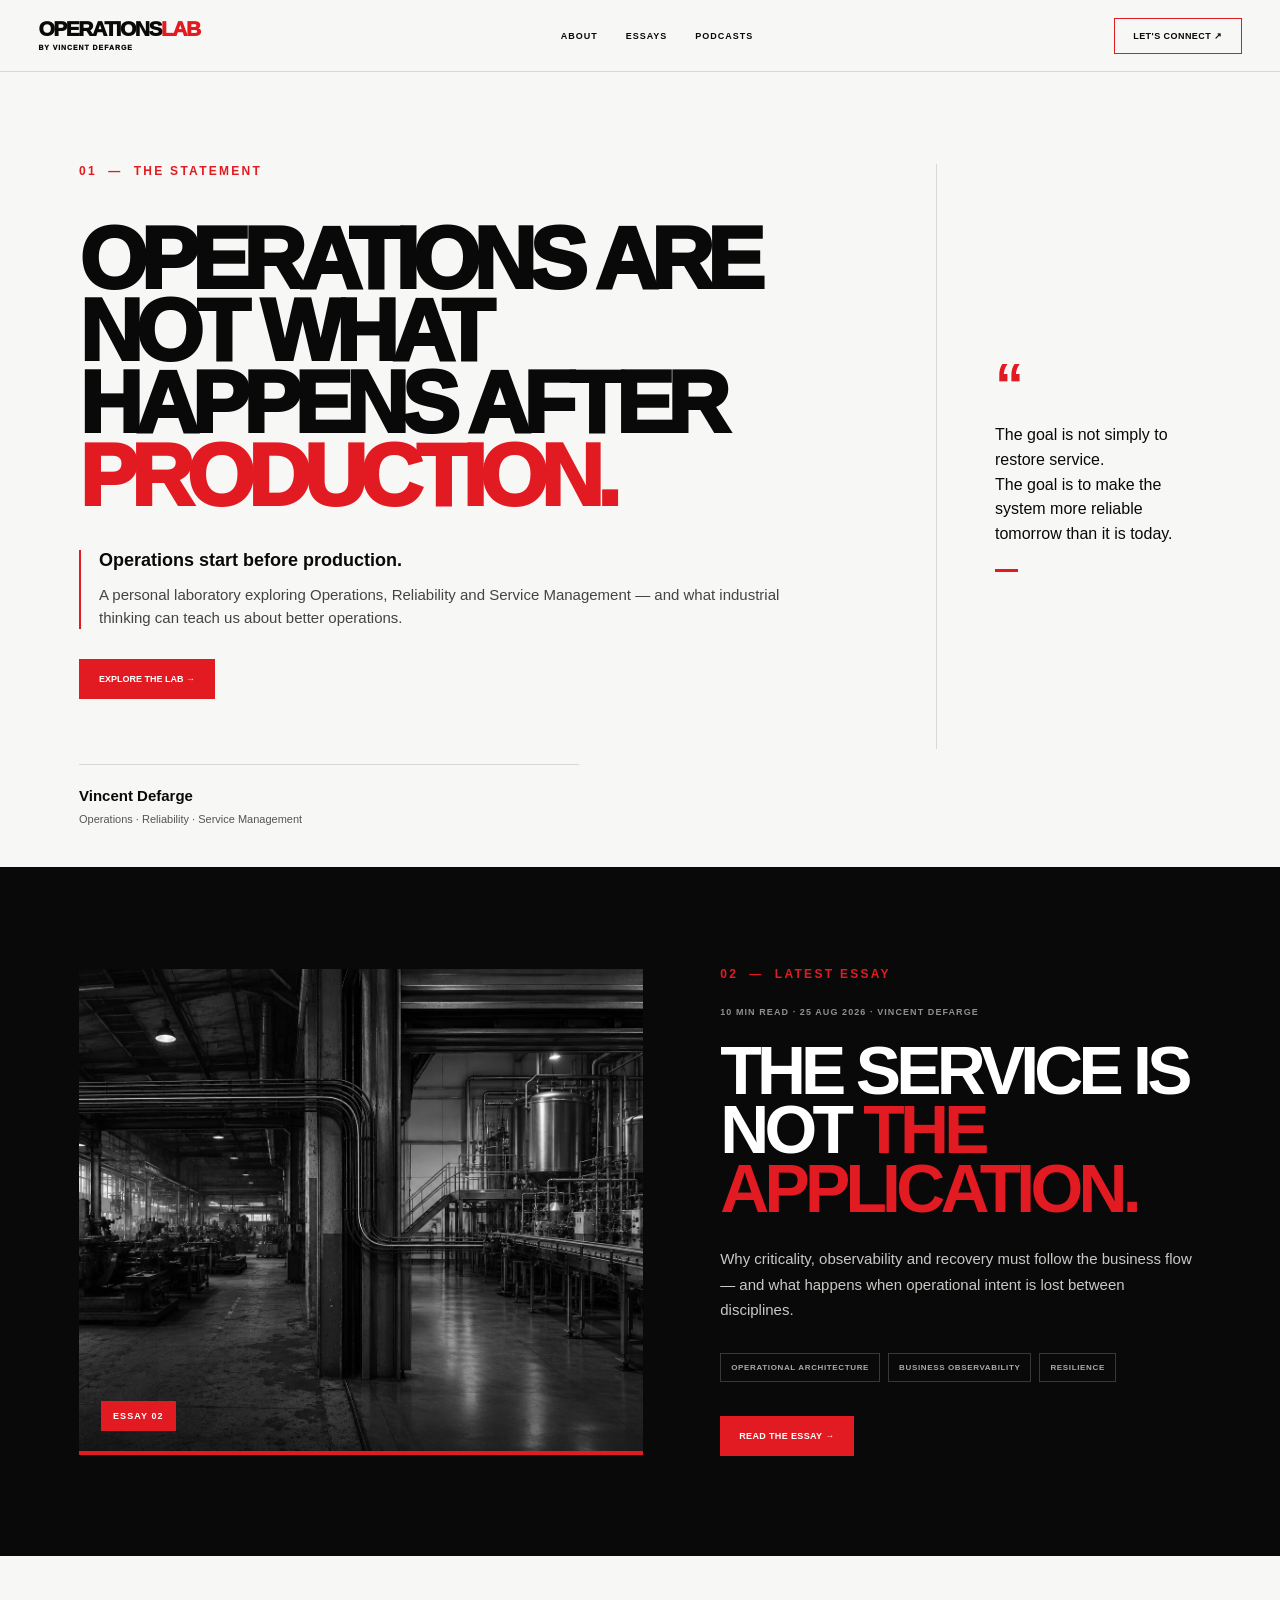
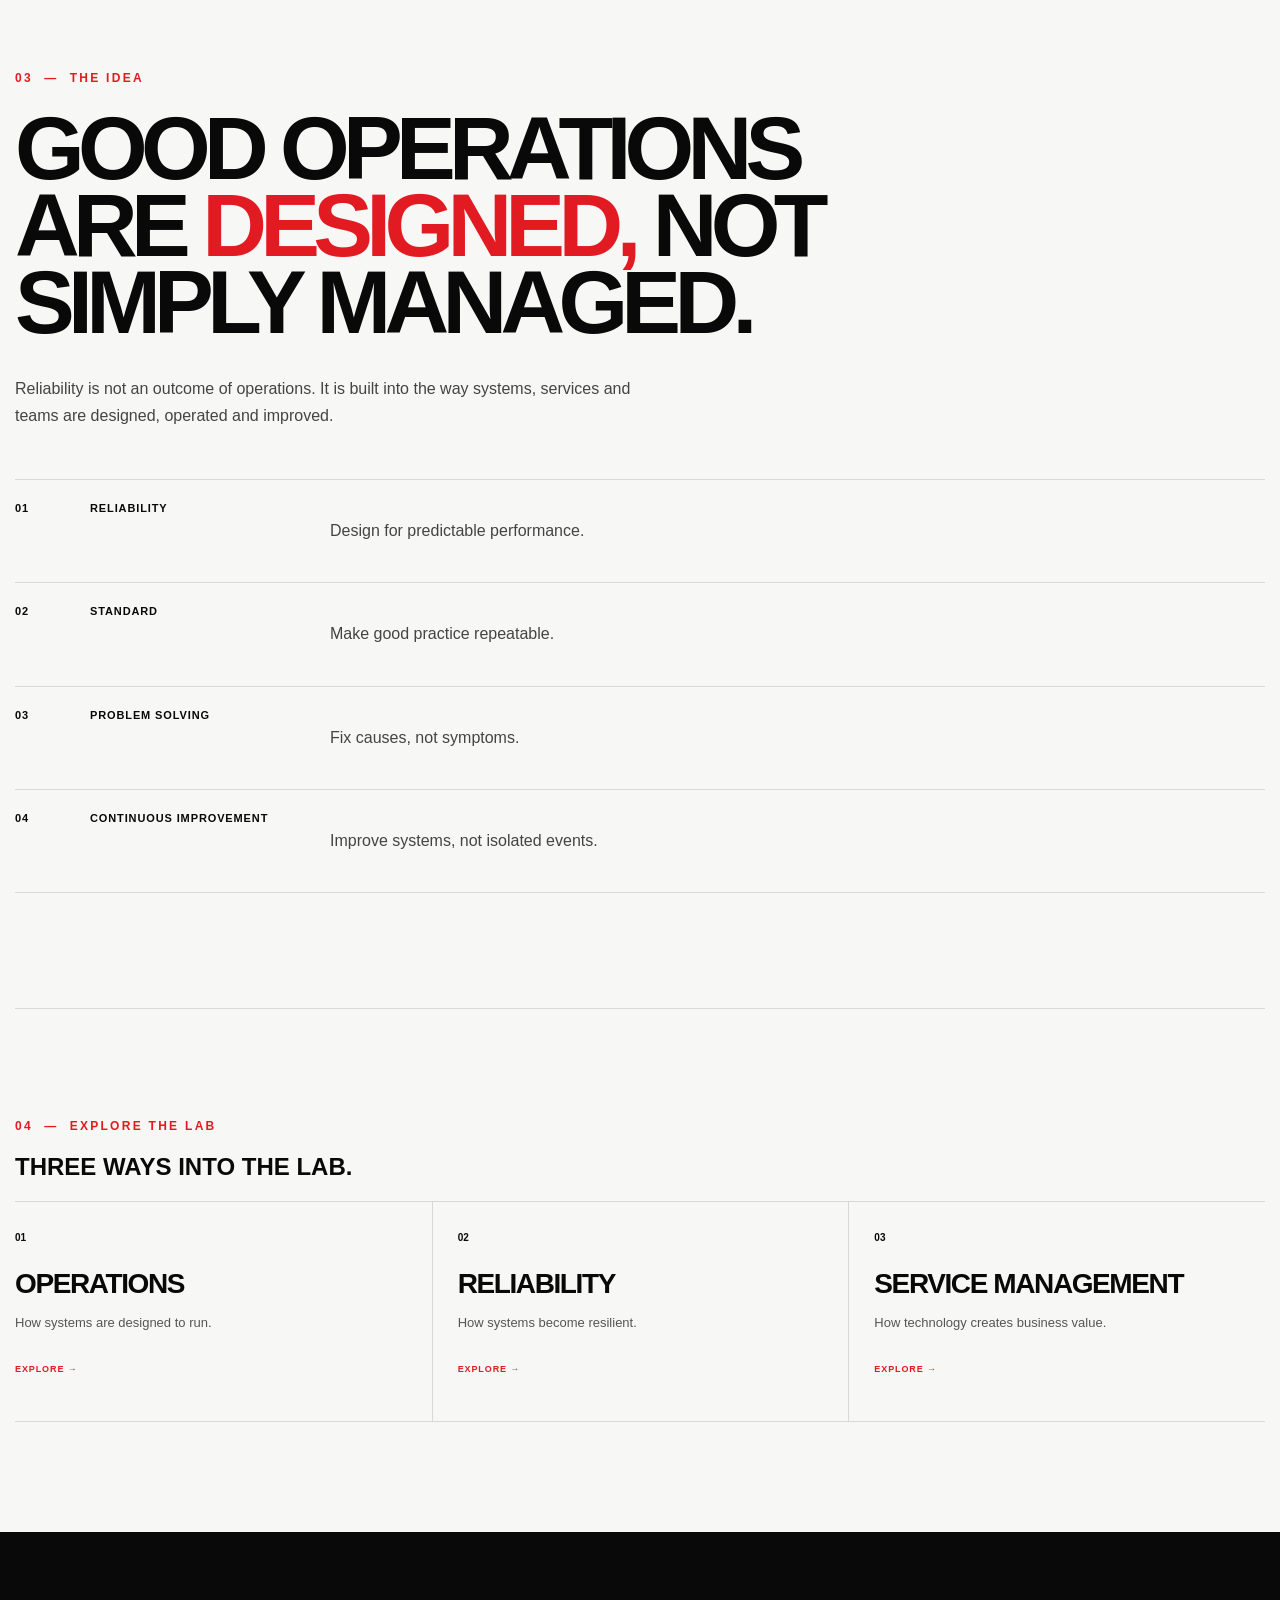
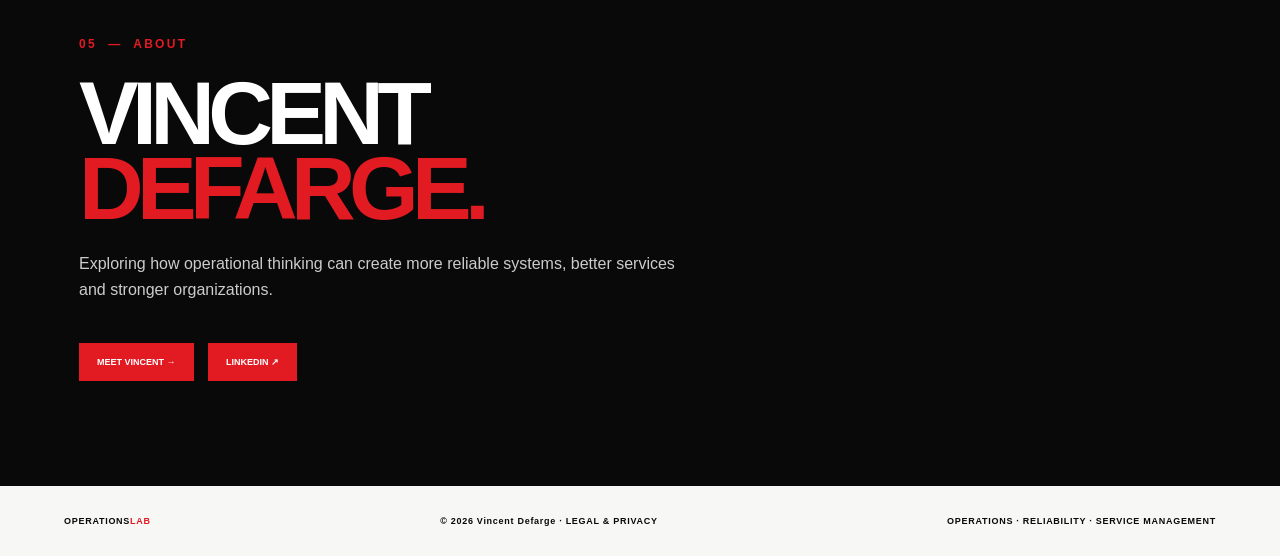
==== index.html @ a26c2d9f "Link Legal and Privacy from index.html" ====
<!doctype html>
<html lang="en">
<head>
  <meta charset="utf-8">
  <meta name="viewport" content="width=device-width, initial-scale=1">
  <title>Operations Lab — Vincent Defarge</title>
  <meta name="description" content="A personal laboratory exploring modern IT Operations, Reliability and Service Management through an industrial lens.">
  <meta name="robots" content="index,follow,max-image-preview:large">
  <meta name="author" content="Vincent Defarge">
  <link rel="canonical" href="https://www.operationslab.fr/">
  <link rel="icon" href="/favicon.svg" type="image/svg+xml">
  <meta property="og:title" content="Operations Lab — Vincent Defarge">
  <meta property="og:description" content="Operations are designed before production. Explore ideas on reliability, service management and continuous improvement.">
  <meta property="og:type" content="website">
  <meta property="og:locale" content="en_US">
  <meta property="og:site_name" content="Operations Lab">
  <meta property="og:url" content="https://www.operationslab.fr/">
  <meta property="og:image" content="https://www.operationslab.fr/images/og-operations-lab.jpg">
  <meta property="og:image:secure_url" content="https://www.operationslab.fr/images/og-operations-lab.jpg">
  <meta property="og:image:type" content="image/jpeg">
  <meta property="og:image:width" content="1200">
  <meta property="og:image:height" content="627">
  <meta property="og:image:alt" content="Operations Lab — Operations are designed before production">
  <meta name="twitter:card" content="summary_large_image">
  <meta name="twitter:title" content="Operations Lab — Vincent Defarge">
  <meta name="twitter:description" content="Operations are designed before production. Explore ideas on reliability, service management and continuous improvement.">
  <meta name="twitter:image" content="https://www.operationslab.fr/images/og-operations-lab.jpg">
  <meta name="twitter:image:alt" content="Operations Lab — Operations are designed before production">
  <meta name="theme-color" content="#f7f7f5">
  <script type="application/ld+json">
  {
    "@context": "https://schema.org",
    "@graph": [
      {
        "@type": "WebSite",
        "@id": "https://www.operationslab.fr/#website",
        "url": "https://www.operationslab.fr/",
        "name": "Operations Lab",
        "description": "A personal laboratory exploring modern IT Operations, Reliability and Service Management through an industrial lens.",
        "inLanguage": "en",
        "creator": { "@id": "https://www.operationslab.fr/about/#person" }
      },
      {
        "@type": "Person",
        "@id": "https://www.operationslab.fr/about/#person",
        "name": "Vincent Defarge",
        "url": "https://www.operationslab.fr/about/",
        "jobTitle": "Head of Service Management Office",
        "sameAs": ["https://www.linkedin.com/in/vincent-defarge-165a844b/"]
      }
    ]
  }
  </script>
  <link rel="stylesheet" href="css/home.css">
  <script defer src="https://cdn.vercel-insights.com/v1/script.js"></script>
</head>
<body>
  <header class="header">
    <a class="logo" href="/" aria-label="Operations Lab home">OPERATIONS<span>LAB</span><small>BY VINCENT DEFARGE</small></a>
    <nav class="nav" aria-label="Main navigation">
      <a href="/about/">ABOUT</a>
      <a href="/essays/">ESSAYS</a>
      <a href="/podcasts/">PODCASTS</a>
    </nav>
    <a class="connect" href="https://www.linkedin.com/in/vincent-defarge-165a844b/" target="_blank" rel="noopener">LET'S CONNECT ↗</a>
  </header>

  <main>
    <section class="hero">
      <div class="container hero-grid">
        <div class="hero-copy">
          <div class="kicker">01&nbsp;&nbsp;—&nbsp;&nbsp;THE STATEMENT</div>
          <h1>OPERATIONS ARE NOT WHAT HAPPENS AFTER <span>PRODUCTION.</span></h1>
          <div class="intro-wrap">
            <strong>Operations start before production.</strong>
            <p>A personal laboratory exploring Operations, Reliability and Service Management — and what industrial thinking can teach us about better operations.</p>
          </div>
          <a class="hero-btn" href="/essays/">EXPLORE THE LAB →</a>
          <div class="byline"><strong>Vincent Defarge</strong><div>Operations · Reliability · Service Management</div></div>
        </div>
        <aside class="quote">
          <div class="quote-mark">“</div>
          <p>The goal is not simply to restore service.<br>The goal is to make the system more reliable tomorrow than it is today.</p>
          <div class="quote-line"></div>
        </aside>
      </div>
    </section>

    <section class="featured-essay" aria-labelledby="featured-essay-title">
      <div class="container featured-grid">
        <a class="featured-image" href="/essays/service-is-not-the-application.html" aria-label="Read The Service Is Not the Application">
          <img src="images/service-flow-hero.jpg" alt="Two industrial environments connected by a single red operational flow" width="1536" height="1024" loading="lazy" decoding="async">
          <span>ESSAY 02</span>
        </a>
        <div class="featured-copy">
          <div class="kicker">02&nbsp;&nbsp;—&nbsp;&nbsp;LATEST ESSAY</div>
          <div class="featured-meta">10 MIN READ · 25 AUG 2026 · VINCENT DEFARGE</div>
          <h2 id="featured-essay-title">THE SERVICE IS NOT <span>THE APPLICATION.</span></h2>
          <p>Why criticality, observability and recovery must follow the business flow — and what happens when operational intent is lost between disciplines.</p>
          <ul class="featured-topics" aria-label="Article topics">
            <li>OPERATIONAL ARCHITECTURE</li>
            <li>BUSINESS OBSERVABILITY</li>
            <li>RESILIENCE</li>
          </ul>
          <a class="featured-btn" href="/essays/service-is-not-the-application.html">READ THE ESSAY →</a>
        </div>
      </div>
    </section>

    <section class="container section">
      <div class="kicker">03&nbsp;&nbsp;—&nbsp;&nbsp;THE IDEA</div>
      <h2>GOOD OPERATIONS ARE <span>DESIGNED,</span> NOT SIMPLY MANAGED.</h2>
      <p>Reliability is not an outcome of operations. It is built into the way systems, services and teams are designed, operated and improved.</p>
      <div class="list">
        <div class="list-row"><strong>01</strong><strong>RELIABILITY</strong><p>Design for predictable performance.</p></div>
        <div class="list-row"><strong>02</strong><strong>STANDARD</strong><p>Make good practice repeatable.</p></div>
        <div class="list-row"><strong>03</strong><strong>PROBLEM SOLVING</strong><p>Fix causes, not symptoms.</p></div>
        <div class="list-row"><strong>04</strong><strong>CONTINUOUS IMPROVEMENT</strong><p>Improve systems, not isolated events.</p></div>
      </div>
    </section>

    <section class="container explore">
      <div class="kicker">04&nbsp;&nbsp;—&nbsp;&nbsp;EXPLORE THE LAB</div>
      <h2>THREE WAYS <span>INTO THE LAB.</span></h2>
      <div class="explore-grid">
        <a class="explore-card" href="/essays/#operations"><div class="num">01</div><h3>OPERATIONS</h3><p>How systems are designed to run.</p><strong>EXPLORE →</strong></a>
        <a class="explore-card" href="/essays/#reliability"><div class="num">02</div><h3>RELIABILITY</h3><p>How systems become resilient.</p><strong>EXPLORE →</strong></a>
        <a class="explore-card" href="/essays/#service-management"><div class="num">03</div><h3>SERVICE MANAGEMENT</h3><p>How technology creates business value.</p><strong>EXPLORE →</strong></a>
      </div>
    </section>

    <section class="about">
      <div class="container">
        <div class="kicker">05&nbsp;&nbsp;—&nbsp;&nbsp;ABOUT</div>
        <h2>VINCENT<br><span>DEFARGE.</span></h2>
        <p>Exploring how operational thinking can create more reliable systems, better services and stronger organizations.</p>
        <a href="/about/">MEET VINCENT →</a>
        <a href="https://www.linkedin.com/in/vincent-defarge-165a844b/" target="_blank" rel="noopener" style="margin-left:10px">LINKEDIN ↗</a>
      </div>
    </section>
  </main>

  <footer>
    <div>OPERATIONS<span class="red">LAB</span></div>
    <div>© 2026 Vincent Defarge · <a href="/legal/">LEGAL & PRIVACY</a></div>
    <div>OPERATIONS · RELIABILITY · SERVICE MANAGEMENT</div>
  </footer>
</body>
</html>
---- css/home.css ----
:root{--red:#e21b23;--black:#090909;--paper:#f7f7f5;--line:#d8d8d5;--muted:#626262}
*{box-sizing:border-box}html{scroll-behavior:smooth}body{margin:0;background:var(--paper);color:var(--black);font-family:Arial,Helvetica,sans-serif}a{text-decoration:none;color:inherit}
.header{height:72px;border-bottom:1px solid var(--line);display:flex;align-items:center;justify-content:space-between;padding:0 3vw;background:#f7f7f5ed;position:sticky;top:0;z-index:10;backdrop-filter:blur(8px)}
.logo{font-weight:950;font-size:21px;letter-spacing:-.07em;line-height:.8}.logo span{color:var(--red)}.logo small{display:block;font-size:7px;letter-spacing:.13em;margin-top:7px}
.connect{border:1px solid var(--red);padding:12px 18px;font-size:9px;font-weight:900;letter-spacing:.05em}
.container{max-width:1250px;margin:auto;padding:0 5vw}.kicker{color:var(--red);font-size:12px;font-weight:900;letter-spacing:.19em}
.hero{padding:92px 0 42px}.hero-grid{display:grid;grid-template-columns:minmax(0,1fr) 265px;gap:70px;align-items:start}.hero-copy{min-width:0}.hero h1{font-size:clamp(56px,6.8vw,108px);line-height:.83;letter-spacing:-.078em;margin:45px 0 38px;font-weight:950;max-width:950px}.hero h1 span{color:var(--red)}.intro-wrap{border-left:2px solid var(--red);padding:0 0 0 18px;max-width:730px}.intro-wrap strong{display:block;font-size:18px;margin-bottom:12px}.intro-wrap p{font-size:15px;line-height:1.55;margin:0;color:#444}.hero-btn{display:inline-block;background:var(--red);color:#fff;padding:15px 20px;margin-top:30px;font-size:9px;font-weight:900}
.quote{border-left:1px solid var(--line);padding:205px 0 0 58px;min-height:585px}.quote-mark{font-size:58px;color:var(--red);font-weight:900;line-height:.5}.quote p{font-size:16px;line-height:1.55;margin:25px 0 22px}.quote-line{height:3px;width:23px;background:var(--red)}
.byline{border-top:1px solid var(--line);margin-top:65px;padding-top:22px;max-width:500px}.byline strong{font-size:15px}.byline div{font-size:11px;margin-top:8px;color:#555}
.home-image{height:min(50vw,590px);overflow:hidden;margin-top:38px}.home-image img{width:100%;height:100%;object-fit:cover;object-position:center;display:block;filter:grayscale(1)}
.cards{display:grid;grid-template-columns:1fr 1fr;border-bottom:1px solid var(--line)}.card{padding:34px 30px 42px 0}.card+.card{padding-left:30px;border-left:1px solid var(--line)}.num{font-size:10px;font-weight:900}.card h2{font-size:34px;letter-spacing:-.06em;margin:25px 0 12px}.card p{color:var(--muted);font-size:14px;line-height:1.45}
.featured-essay{margin-top:0;padding:100px 0;background:var(--black);color:#fff}.featured-grid{display:grid;grid-template-columns:minmax(0,1.08fr) minmax(0,.92fr);gap:clamp(48px,6vw,88px);align-items:center}.featured-image{position:relative;display:block;height:clamp(380px,38vw,520px);overflow:hidden;border-bottom:4px solid var(--red);background:#171717}.featured-image:after{content:"";position:absolute;inset:0;background:linear-gradient(180deg,transparent 52%,rgba(0,0,0,.55))}.featured-image img{width:100%;height:100%;object-fit:cover;object-position:68% center;display:block;filter:grayscale(1);transition:transform .35s ease}.featured-image:hover img,.featured-image:focus-visible img{transform:scale(1.025)}.featured-image:focus-visible{outline:2px solid var(--red);outline-offset:4px}.featured-image span{position:absolute;left:22px;bottom:20px;z-index:1;background:var(--red);padding:10px 12px;font-size:9px;font-weight:900;letter-spacing:.12em}.featured-meta{margin-top:26px;color:#8f8f8b;font-size:9px;font-weight:900;letter-spacing:.12em}.featured-copy h2{font-size:clamp(48px,5.3vw,76px);line-height:.87;letter-spacing:-.07em;margin:24px 0 28px}.featured-copy h2 span{color:var(--red)}.featured-copy>p{max-width:560px;color:#c8c8c5;font-size:15px;line-height:1.7}.featured-topics{display:flex;flex-wrap:wrap;gap:8px;list-style:none;padding:0;margin:30px 0}.featured-topics li{border:1px solid #383838;padding:9px 10px;color:#aaa;font-size:8px;font-weight:900;letter-spacing:.08em}.featured-btn{display:inline-block;background:var(--red);color:#fff;padding:15px 19px;margin-top:4px;font-size:9px;font-weight:900;letter-spacing:.04em}
.section{padding:115px 0;border-bottom:1px solid var(--line)}.section h2{font-size:clamp(55px,7vw,105px);line-height:.86;letter-spacing:-.075em;margin:25px 0 35px;max-width:900px}.section h2 span{color:var(--red)}.section p{max-width:650px;line-height:1.65;color:#444;font-size:16px}
.list{margin-top:50px;border-top:1px solid var(--line)}.list-row{display:grid;grid-template-columns:55px 220px 1fr;gap:20px;padding:22px 0;border-bottom:1px solid var(--line);font-size:13px}.list-row strong{font-size:11px;letter-spacing:.08em}
.explore{padding:110px 0}.explore-grid{display:grid;grid-template-columns:repeat(3,1fr);border-top:1px solid var(--line)}.explore-card{padding:30px 25px 45px 0;border-bottom:1px solid var(--line);transition:background .2s ease}.explore-card+.explore-card{padding-left:25px;border-left:1px solid var(--line)}.explore-card h3{font-size:28px;letter-spacing:-.05em;margin:25px 0 10px}.explore-card p{font-size:13px;color:#555;line-height:1.5}.explore-card strong{display:inline-block;margin-top:18px;color:var(--red);font-size:9px;letter-spacing:.1em}.explore-card:hover,.explore-card:focus-visible{background:#fff}.explore-card:focus-visible{outline:2px solid var(--red);outline-offset:3px}
.about{background:#090909;color:white;padding:105px 0}.about h2{font-size:clamp(55px,7vw,105px);line-height:.84;letter-spacing:-.075em;margin:25px 0}.about h2 span{color:var(--red)}.about p{max-width:600px;color:#ccc;line-height:1.6}.about a{display:inline-block;background:var(--red);padding:14px 18px;margin-top:25px;color:#fff;font-size:9px;font-weight:900}
footer{padding:30px 5vw;display:flex;justify-content:space-between;font-size:9px;font-weight:800;letter-spacing:.08em}.red{color:var(--red)}

.nav{display:flex;align-items:center;justify-content:center;gap:28px;margin:0 auto}
.nav a{display:inline-block;font-size:9px;font-weight:900;letter-spacing:.11em;white-space:nowrap}
.nav a.active{color:var(--red)}
@media(max-width:800px){
  .header{height:auto;min-height:62px;flex-wrap:wrap;padding:12px 18px 0}
  .header .logo{margin-bottom:12px}
  .header .connect{margin-bottom:12px}
  .nav{order:3;width:100%;justify-content:flex-start;margin:0 -18px;padding:11px 18px 12px;gap:24px;border-top:1px solid var(--line);overflow-x:auto;white-space:nowrap;-webkit-overflow-scrolling:touch;scrollbar-width:none}
  .nav::-webkit-scrollbar{display:none}
}

@media(max-width:900px){.hero-grid,.featured-grid{grid-template-columns:1fr}.quote{border-left:0;border-top:1px solid var(--line);padding:45px 0 0;min-height:auto}.hero{padding-top:80px}.hero h1{font-size:clamp(54px,12vw,88px)}.featured-image{height:min(68vw,520px)}.featured-copy{max-width:680px}}
@media(max-width:700px){.logo{font-size:17px}.connect{padding:9px 11px}.container{padding:0 22px}.hero{padding:70px 0 45px}.hero h1{font-size:clamp(48px,14vw,76px);margin-top:35px;overflow-wrap:break-word}.kicker{font-size:10px}.home-image{height:58vw;min-height:280px}.cards,.explore-grid{grid-template-columns:1fr}.card,.card+.card,.explore-card,.explore-card+.explore-card{padding:28px 0;border-left:0}.explore-card+.explore-card{border-top:1px solid var(--line)}.featured-essay{margin-top:0;padding:70px 0}.featured-image{height:66vw;min-height:260px}.featured-copy h2{font-size:clamp(44px,12vw,64px)}.featured-topics{gap:6px}.list-row{grid-template-columns:35px 1fr;gap:10px}.list-row p{grid-column:2;margin:0}.section,.explore,.about{padding:75px 0}footer{display:block;line-height:2.2;padding:25px 22px}}
@media(prefers-reduced-motion:reduce){.featured-image img{transition:none}.featured-image:hover img,.featured-image:focus-visible img{transform:none}}
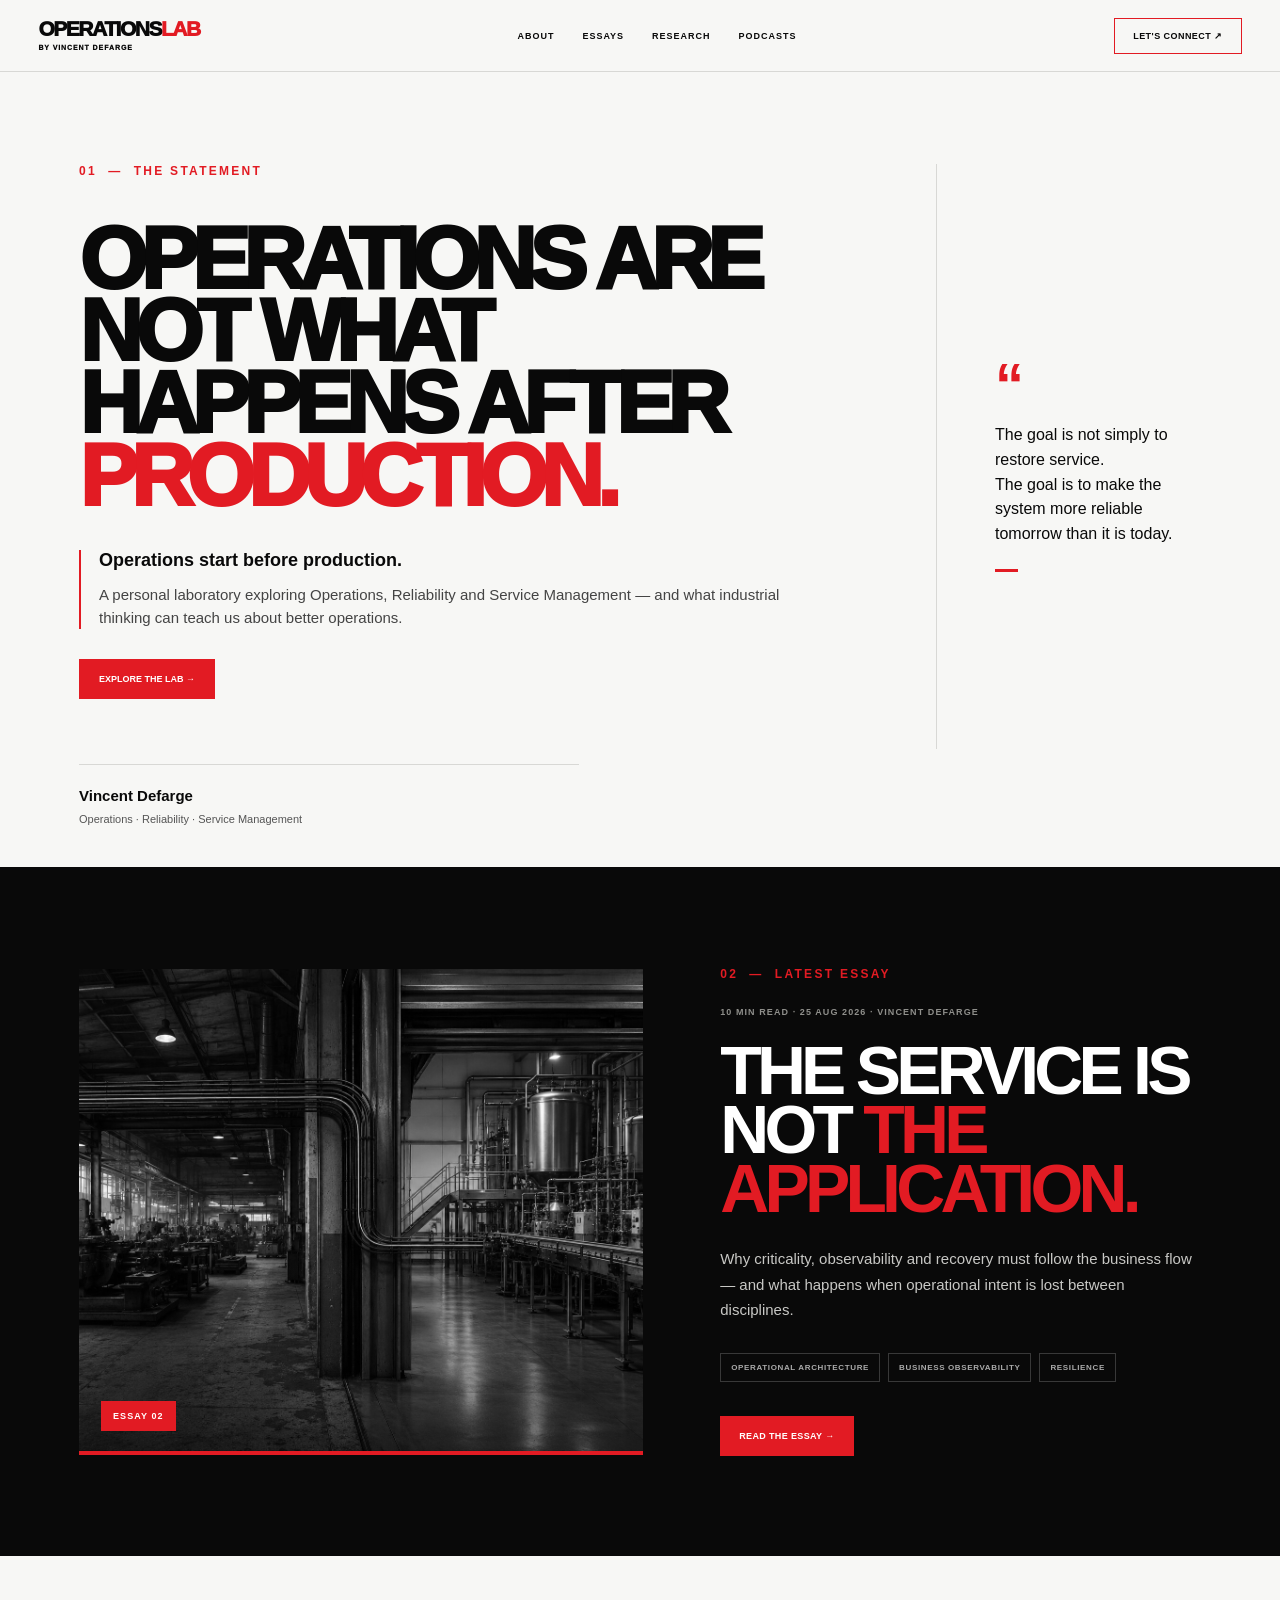
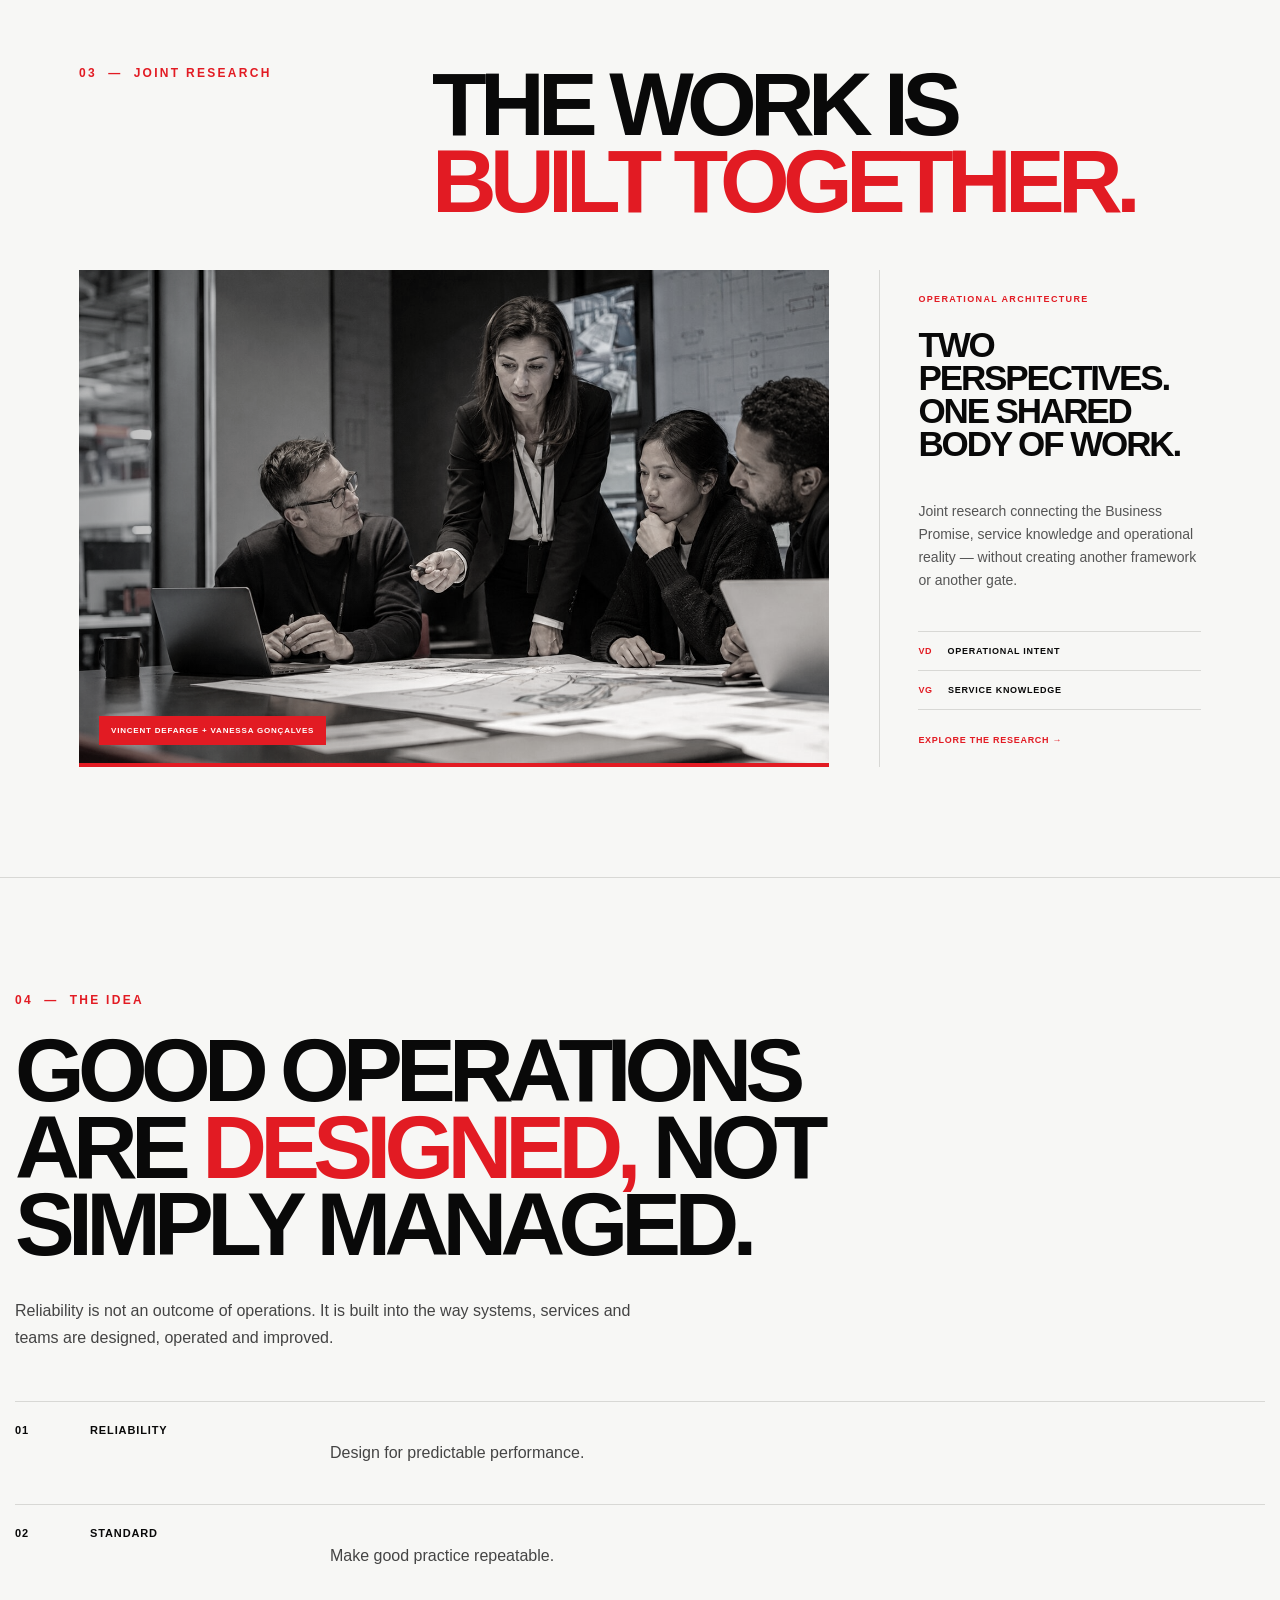
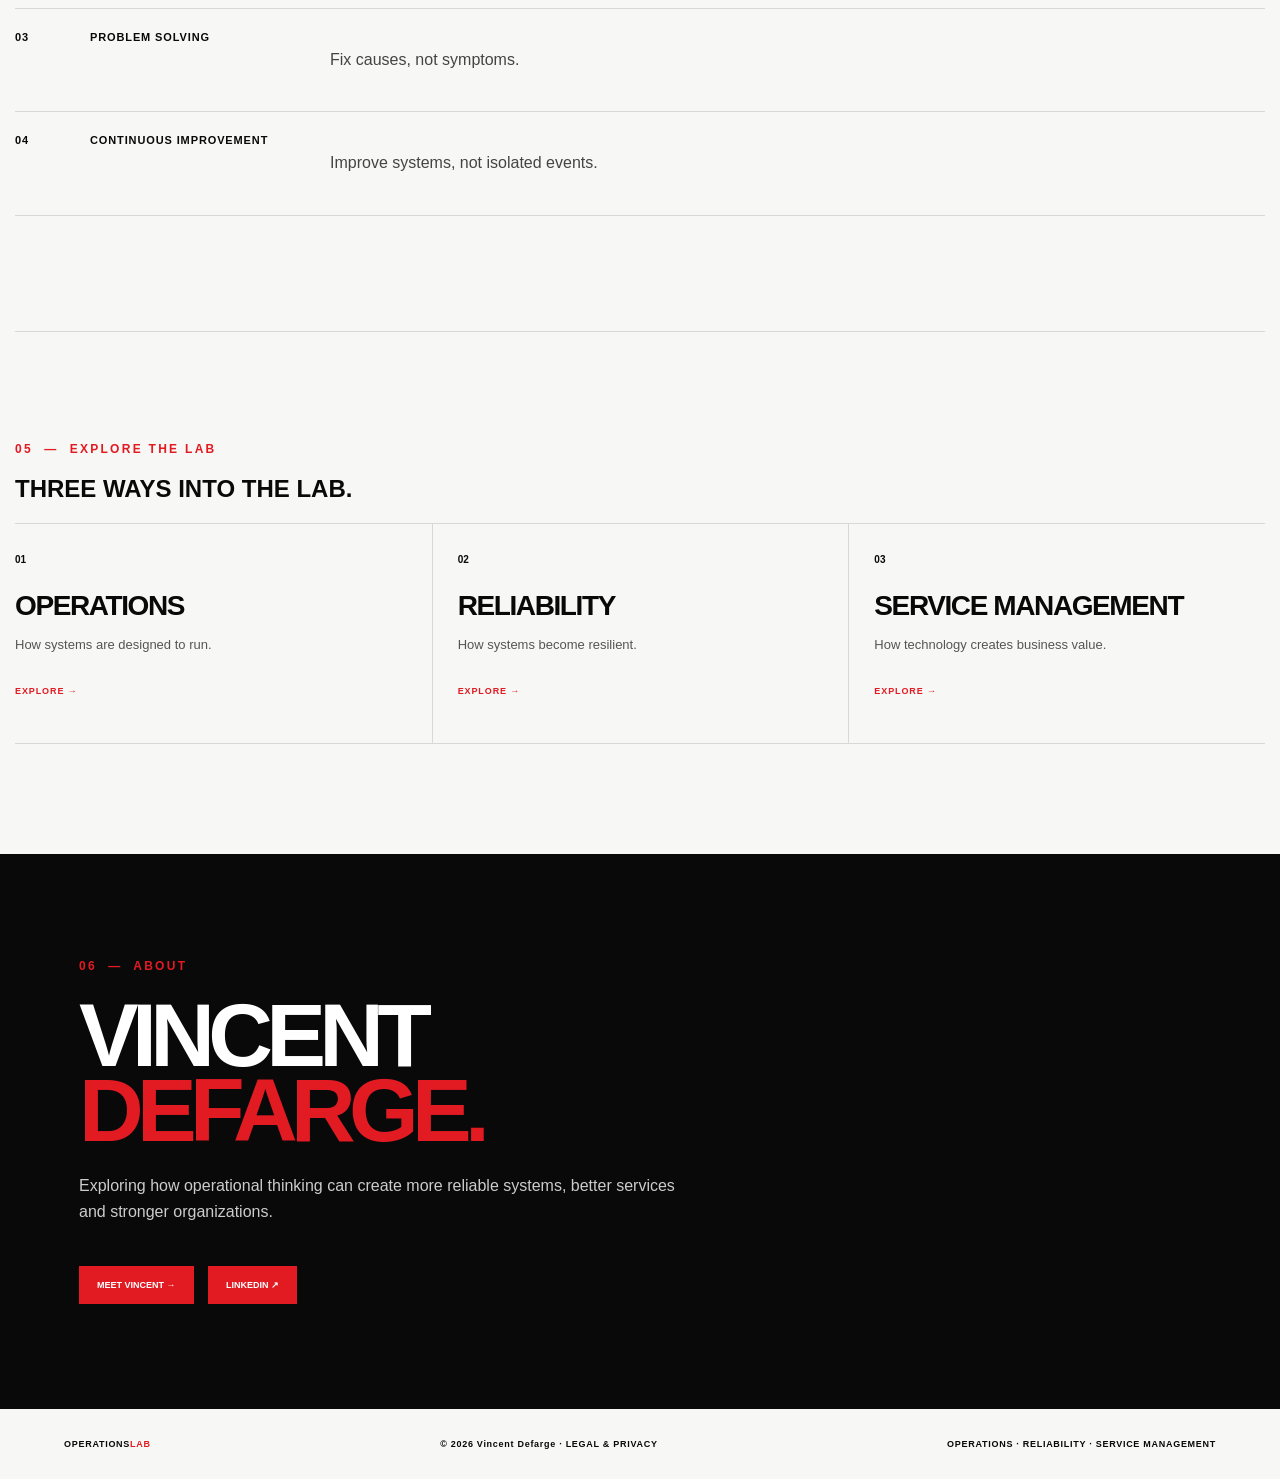
==== commit 52b19d13: "Launch joint Operational Architecture research page" ====
--- a/index.html
+++ b/index.html
@@ -59,7 +59,7 @@
     <a class="logo" href="/" aria-label="Operations Lab home">OPERATIONS<span>LAB</span><small>BY VINCENT DEFARGE</small></a>
     <nav class="nav" aria-label="Main navigation">
       <a href="/about/">ABOUT</a>
-      <a href="/essays/">ESSAYS</a>
+      <a href="/essays/">ESSAYS</a><a href="/research/">RESEARCH</a>
       <a href="/podcasts/">PODCASTS</a>
     </nav>
     <a class="connect" href="https://www.linkedin.com/in/vincent-defarge-165a844b/" target="_blank" rel="noopener">LET'S CONNECT ↗</a>
@@ -107,8 +107,28 @@
       </div>
     </section>
 
+    <section class="joint-research" aria-labelledby="joint-research-title">
+      <div class="container joint-research-head">
+        <div class="kicker">03&nbsp;&nbsp;—&nbsp;&nbsp;JOINT RESEARCH</div>
+        <h2 id="joint-research-title">THE WORK IS<br><span>BUILT TOGETHER.</span></h2>
+      </div>
+      <div class="container joint-research-grid">
+        <a class="joint-research-image" href="/research/" aria-label="Explore Operational Architecture joint research">
+          <img src="/images/operational-architecture-collaboration.jpg" alt="A multidisciplinary team collaborating around an operational problem, led by a woman coordinating the discussion" width="1600" height="900" loading="lazy" decoding="async">
+          <span>VINCENT DEFARGE + VANESSA GONÇALVES</span>
+        </a>
+        <div class="joint-research-copy">
+          <div class="joint-research-label">OPERATIONAL ARCHITECTURE</div>
+          <h3>TWO PERSPECTIVES.<br>ONE SHARED BODY OF WORK.</h3>
+          <p>Joint research connecting the Business Promise, service knowledge and operational reality — without creating another framework or another gate.</p>
+          <div class="joint-research-roles"><div><b>VD</b> OPERATIONAL INTENT</div><div><b>VG</b> SERVICE KNOWLEDGE</div></div>
+          <a href="/research/">EXPLORE THE RESEARCH →</a>
+        </div>
+      </div>
+    </section>
+
     <section class="container section">
-      <div class="kicker">03&nbsp;&nbsp;—&nbsp;&nbsp;THE IDEA</div>
+      <div class="kicker">04&nbsp;&nbsp;—&nbsp;&nbsp;THE IDEA</div>
       <h2>GOOD OPERATIONS ARE <span>DESIGNED,</span> NOT SIMPLY MANAGED.</h2>
       <p>Reliability is not an outcome of operations. It is built into the way systems, services and teams are designed, operated and improved.</p>
       <div class="list">
@@ -120,7 +140,7 @@
     </section>
 
     <section class="container explore">
-      <div class="kicker">04&nbsp;&nbsp;—&nbsp;&nbsp;EXPLORE THE LAB</div>
+      <div class="kicker">05&nbsp;&nbsp;—&nbsp;&nbsp;EXPLORE THE LAB</div>
       <h2>THREE WAYS <span>INTO THE LAB.</span></h2>
       <div class="explore-grid">
         <a class="explore-card" href="/essays/#operations"><div class="num">01</div><h3>OPERATIONS</h3><p>How systems are designed to run.</p><strong>EXPLORE →</strong></a>
@@ -131,7 +151,7 @@
 
     <section class="about">
       <div class="container">
-        <div class="kicker">05&nbsp;&nbsp;—&nbsp;&nbsp;ABOUT</div>
+        <div class="kicker">06&nbsp;&nbsp;—&nbsp;&nbsp;ABOUT</div>
         <h2>VINCENT<br><span>DEFARGE.</span></h2>
         <p>Exploring how operational thinking can create more reliable systems, better services and stronger organizations.</p>
         <a href="/about/">MEET VINCENT →</a>
--- a/css/home.css
+++ b/css/home.css
@@ -10,6 +10,7 @@
 .home-image{height:min(50vw,590px);overflow:hidden;margin-top:38px}.home-image img{width:100%;height:100%;object-fit:cover;object-position:center;display:block;filter:grayscale(1)}
 .cards{display:grid;grid-template-columns:1fr 1fr;border-bottom:1px solid var(--line)}.card{padding:34px 30px 42px 0}.card+.card{padding-left:30px;border-left:1px solid var(--line)}.num{font-size:10px;font-weight:900}.card h2{font-size:34px;letter-spacing:-.06em;margin:25px 0 12px}.card p{color:var(--muted);font-size:14px;line-height:1.45}
 .featured-essay{margin-top:0;padding:100px 0;background:var(--black);color:#fff}.featured-grid{display:grid;grid-template-columns:minmax(0,1.08fr) minmax(0,.92fr);gap:clamp(48px,6vw,88px);align-items:center}.featured-image{position:relative;display:block;height:clamp(380px,38vw,520px);overflow:hidden;border-bottom:4px solid var(--red);background:#171717}.featured-image:after{content:"";position:absolute;inset:0;background:linear-gradient(180deg,transparent 52%,rgba(0,0,0,.55))}.featured-image img{width:100%;height:100%;object-fit:cover;object-position:68% center;display:block;filter:grayscale(1);transition:transform .35s ease}.featured-image:hover img,.featured-image:focus-visible img{transform:scale(1.025)}.featured-image:focus-visible{outline:2px solid var(--red);outline-offset:4px}.featured-image span{position:absolute;left:22px;bottom:20px;z-index:1;background:var(--red);padding:10px 12px;font-size:9px;font-weight:900;letter-spacing:.12em}.featured-meta{margin-top:26px;color:#8f8f8b;font-size:9px;font-weight:900;letter-spacing:.12em}.featured-copy h2{font-size:clamp(48px,5.3vw,76px);line-height:.87;letter-spacing:-.07em;margin:24px 0 28px}.featured-copy h2 span{color:var(--red)}.featured-copy>p{max-width:560px;color:#c8c8c5;font-size:15px;line-height:1.7}.featured-topics{display:flex;flex-wrap:wrap;gap:8px;list-style:none;padding:0;margin:30px 0}.featured-topics li{border:1px solid #383838;padding:9px 10px;color:#aaa;font-size:8px;font-weight:900;letter-spacing:.08em}.featured-btn{display:inline-block;background:var(--red);color:#fff;padding:15px 19px;margin-top:4px;font-size:9px;font-weight:900;letter-spacing:.04em}
+.joint-research{padding:110px 0;border-bottom:1px solid var(--line)}.joint-research-head{display:grid;grid-template-columns:27% 73%;gap:50px;align-items:start}.joint-research-head h2{font-size:clamp(55px,7vw,105px);line-height:.86;letter-spacing:-.075em;margin:0 0 50px}.joint-research-head h2 span{color:var(--red)}.joint-research-grid{display:grid;grid-template-columns:minmax(0,1.4fr) minmax(300px,.6fr);gap:50px;align-items:stretch}.joint-research-image{position:relative;display:block;overflow:hidden;border-bottom:4px solid var(--red);background:#171717}.joint-research-image:after{content:"";position:absolute;inset:0;background:linear-gradient(90deg,rgba(0,0,0,.28),transparent 48%)}.joint-research-image img{display:block;width:100%;height:100%;min-height:420px;object-fit:cover;filter:grayscale(.78) contrast(1.04);transition:transform .35s ease}.joint-research-image:hover img,.joint-research-image:focus-visible img{transform:scale(1.02)}.joint-research-image span{position:absolute;z-index:1;left:20px;bottom:18px;background:var(--red);color:#fff;padding:10px 12px;font-size:8px;font-weight:900;letter-spacing:.1em}.joint-research-copy{border-left:1px solid var(--line);padding:24px 0 22px 38px;display:flex;flex-direction:column}.joint-research-label{color:var(--red);font-size:9px;font-weight:900;letter-spacing:.15em}.joint-research-copy h3{font-size:35px;line-height:.94;letter-spacing:-.06em;margin:25px 0}.joint-research-copy>p{font-size:14px;line-height:1.65;color:#555}.joint-research-roles{border-top:1px solid var(--line);margin:25px 0}.joint-research-roles div{padding:14px 0;border-bottom:1px solid var(--line);font-size:9px;font-weight:900;letter-spacing:.08em}.joint-research-roles b{color:var(--red);margin-right:12px}.joint-research-copy>a{display:inline-block;margin-top:auto;color:var(--red);font-size:9px;font-weight:900;letter-spacing:.08em}
 .section{padding:115px 0;border-bottom:1px solid var(--line)}.section h2{font-size:clamp(55px,7vw,105px);line-height:.86;letter-spacing:-.075em;margin:25px 0 35px;max-width:900px}.section h2 span{color:var(--red)}.section p{max-width:650px;line-height:1.65;color:#444;font-size:16px}
 .list{margin-top:50px;border-top:1px solid var(--line)}.list-row{display:grid;grid-template-columns:55px 220px 1fr;gap:20px;padding:22px 0;border-bottom:1px solid var(--line);font-size:13px}.list-row strong{font-size:11px;letter-spacing:.08em}
 .explore{padding:110px 0}.explore-grid{display:grid;grid-template-columns:repeat(3,1fr);border-top:1px solid var(--line)}.explore-card{padding:30px 25px 45px 0;border-bottom:1px solid var(--line);transition:background .2s ease}.explore-card+.explore-card{padding-left:25px;border-left:1px solid var(--line)}.explore-card h3{font-size:28px;letter-spacing:-.05em;margin:25px 0 10px}.explore-card p{font-size:13px;color:#555;line-height:1.5}.explore-card strong{display:inline-block;margin-top:18px;color:var(--red);font-size:9px;letter-spacing:.1em}.explore-card:hover,.explore-card:focus-visible{background:#fff}.explore-card:focus-visible{outline:2px solid var(--red);outline-offset:3px}
@@ -27,6 +28,6 @@
   .nav::-webkit-scrollbar{display:none}
 }
 
-@media(max-width:900px){.hero-grid,.featured-grid{grid-template-columns:1fr}.quote{border-left:0;border-top:1px solid var(--line);padding:45px 0 0;min-height:auto}.hero{padding-top:80px}.hero h1{font-size:clamp(54px,12vw,88px)}.featured-image{height:min(68vw,520px)}.featured-copy{max-width:680px}}
-@media(max-width:700px){.logo{font-size:17px}.connect{padding:9px 11px}.container{padding:0 22px}.hero{padding:70px 0 45px}.hero h1{font-size:clamp(48px,14vw,76px);margin-top:35px;overflow-wrap:break-word}.kicker{font-size:10px}.home-image{height:58vw;min-height:280px}.cards,.explore-grid{grid-template-columns:1fr}.card,.card+.card,.explore-card,.explore-card+.explore-card{padding:28px 0;border-left:0}.explore-card+.explore-card{border-top:1px solid var(--line)}.featured-essay{margin-top:0;padding:70px 0}.featured-image{height:66vw;min-height:260px}.featured-copy h2{font-size:clamp(44px,12vw,64px)}.featured-topics{gap:6px}.list-row{grid-template-columns:35px 1fr;gap:10px}.list-row p{grid-column:2;margin:0}.section,.explore,.about{padding:75px 0}footer{display:block;line-height:2.2;padding:25px 22px}}
+@media(max-width:900px){.hero-grid,.featured-grid,.joint-research-head,.joint-research-grid{grid-template-columns:1fr}.joint-research-copy{border-left:0;border-top:1px solid var(--line);padding:32px 0 0}.joint-research-image img{min-height:0;aspect-ratio:16/10}.quote{border-left:0;border-top:1px solid var(--line);padding:45px 0 0;min-height:auto}.hero{padding-top:80px}.hero h1{font-size:clamp(54px,12vw,88px)}.featured-image{height:min(68vw,520px)}.featured-copy{max-width:680px}}
+@media(max-width:700px){.logo{font-size:17px}.connect{padding:9px 11px}.container{padding:0 22px}.hero{padding:70px 0 45px}.hero h1{font-size:clamp(48px,14vw,76px);margin-top:35px;overflow-wrap:break-word}.kicker{font-size:10px}.home-image{height:58vw;min-height:280px}.cards,.explore-grid{grid-template-columns:1fr}.card,.card+.card,.explore-card,.explore-card+.explore-card{padding:28px 0;border-left:0}.explore-card+.explore-card{border-top:1px solid var(--line)}.featured-essay{margin-top:0;padding:70px 0}.featured-image{height:66vw;min-height:260px}.featured-copy h2{font-size:clamp(44px,12vw,64px)}.featured-topics{gap:6px}.list-row{grid-template-columns:35px 1fr;gap:10px}.list-row p{grid-column:2;margin:0}.joint-research{padding:75px 0}.joint-research-head h2{margin-top:24px;margin-bottom:35px}.joint-research-image img{aspect-ratio:4/3;object-position:62% center}.joint-research-copy h3{font-size:31px}.section,.explore,.about{padding:75px 0}footer{display:block;line-height:2.2;padding:25px 22px}}
 @media(prefers-reduced-motion:reduce){.featured-image img{transition:none}.featured-image:hover img,.featured-image:focus-visible img{transform:none}}
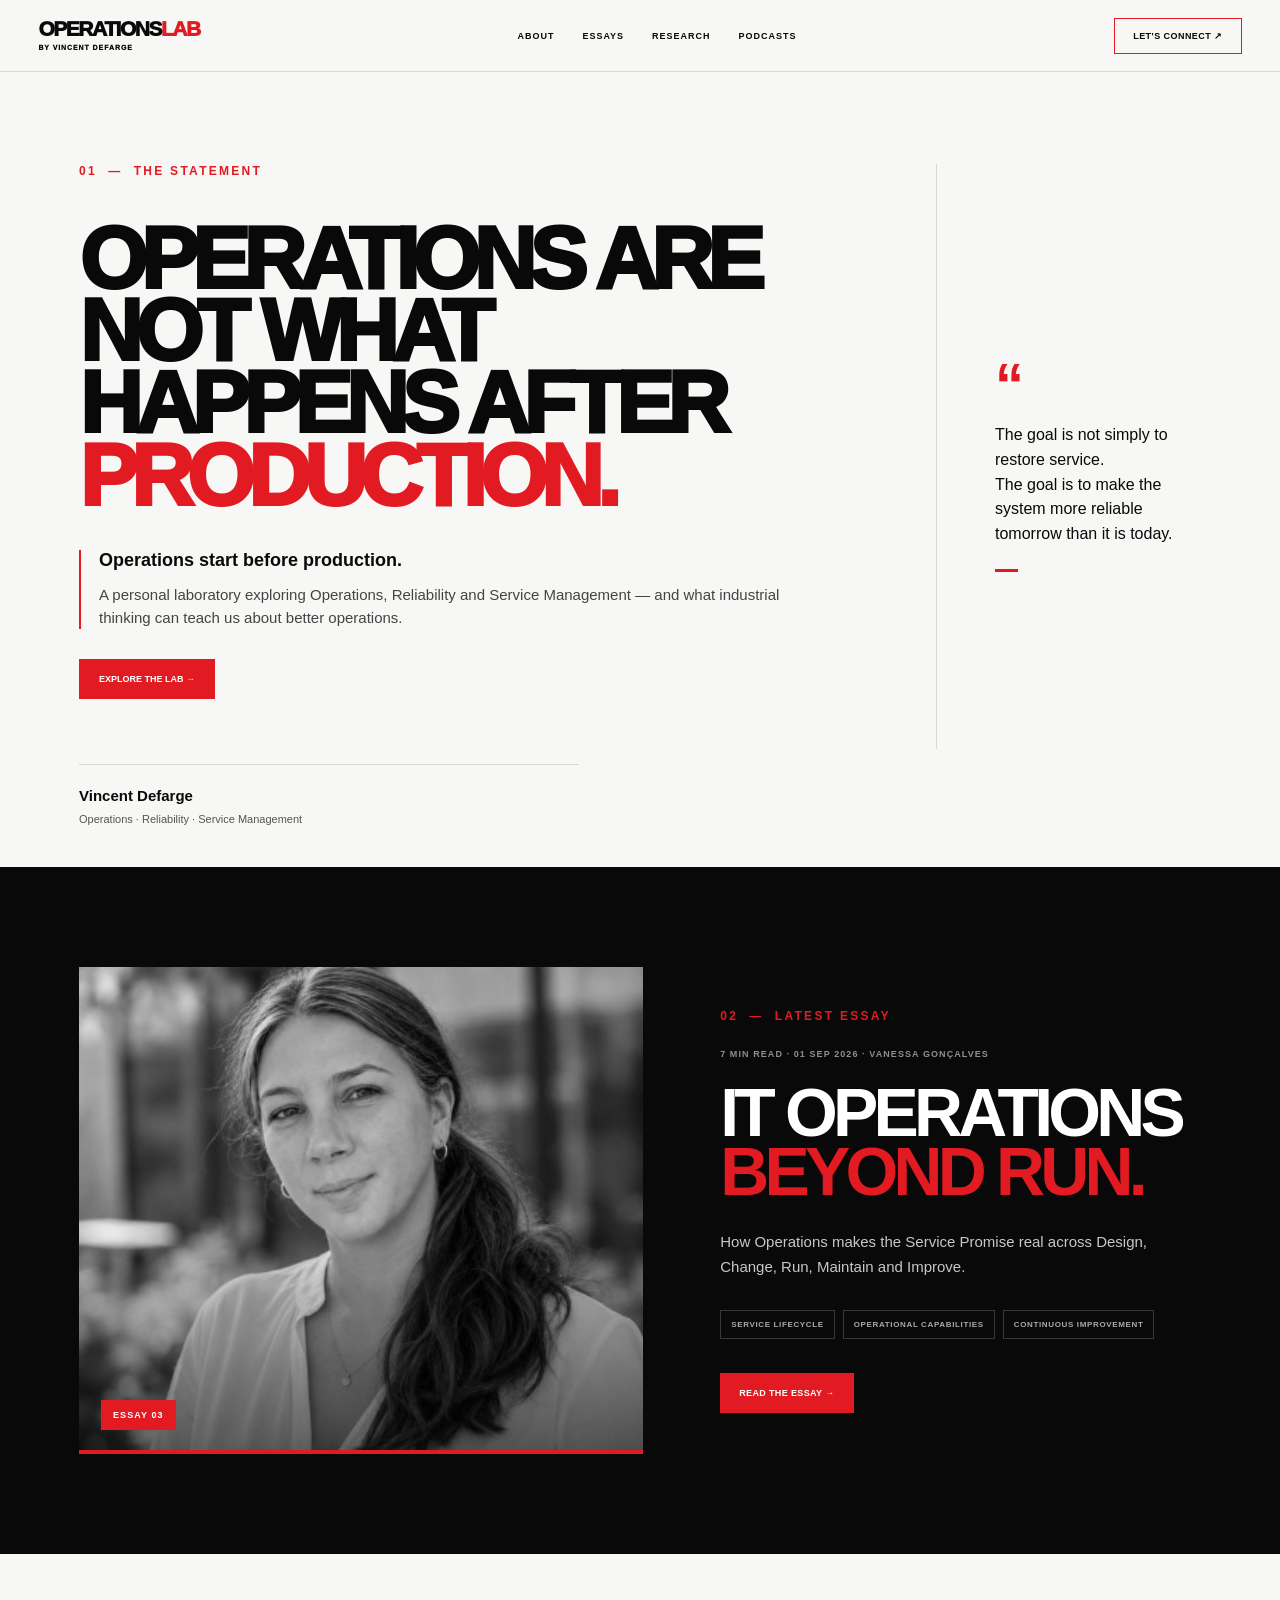
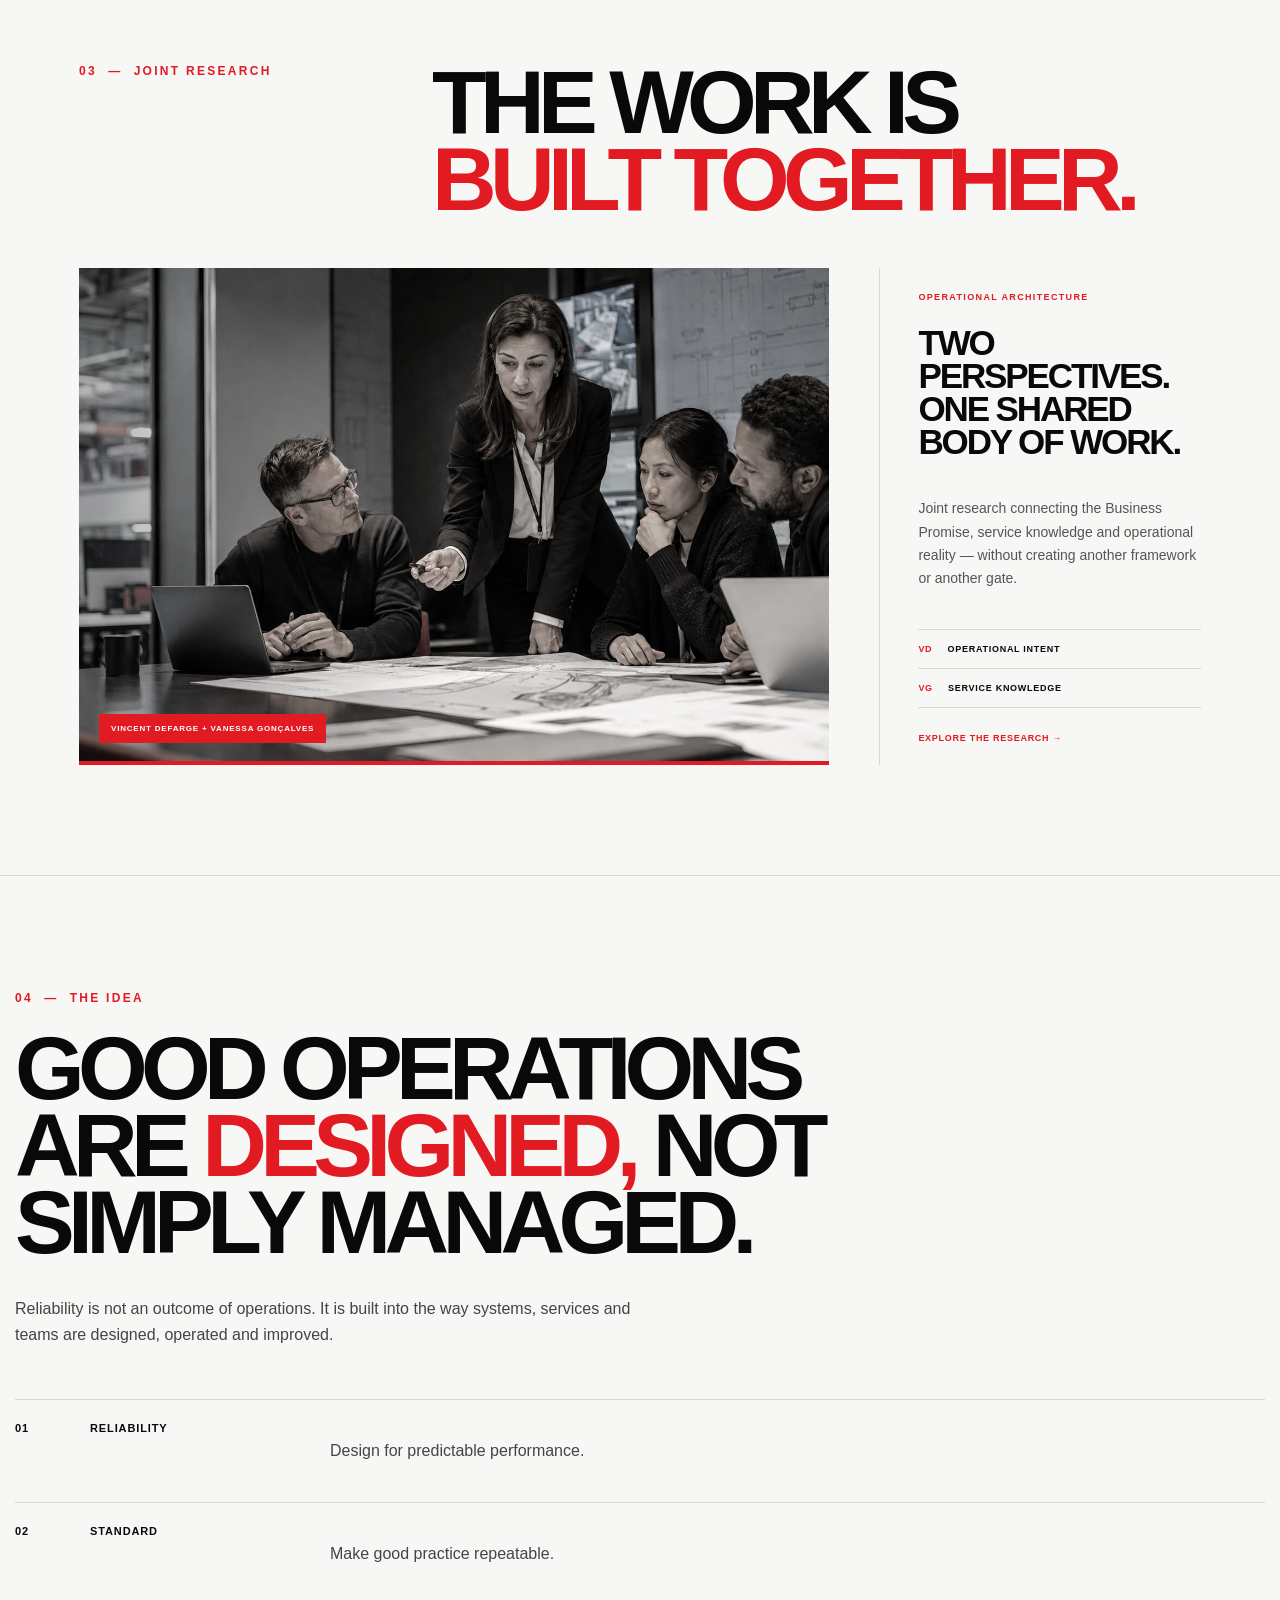
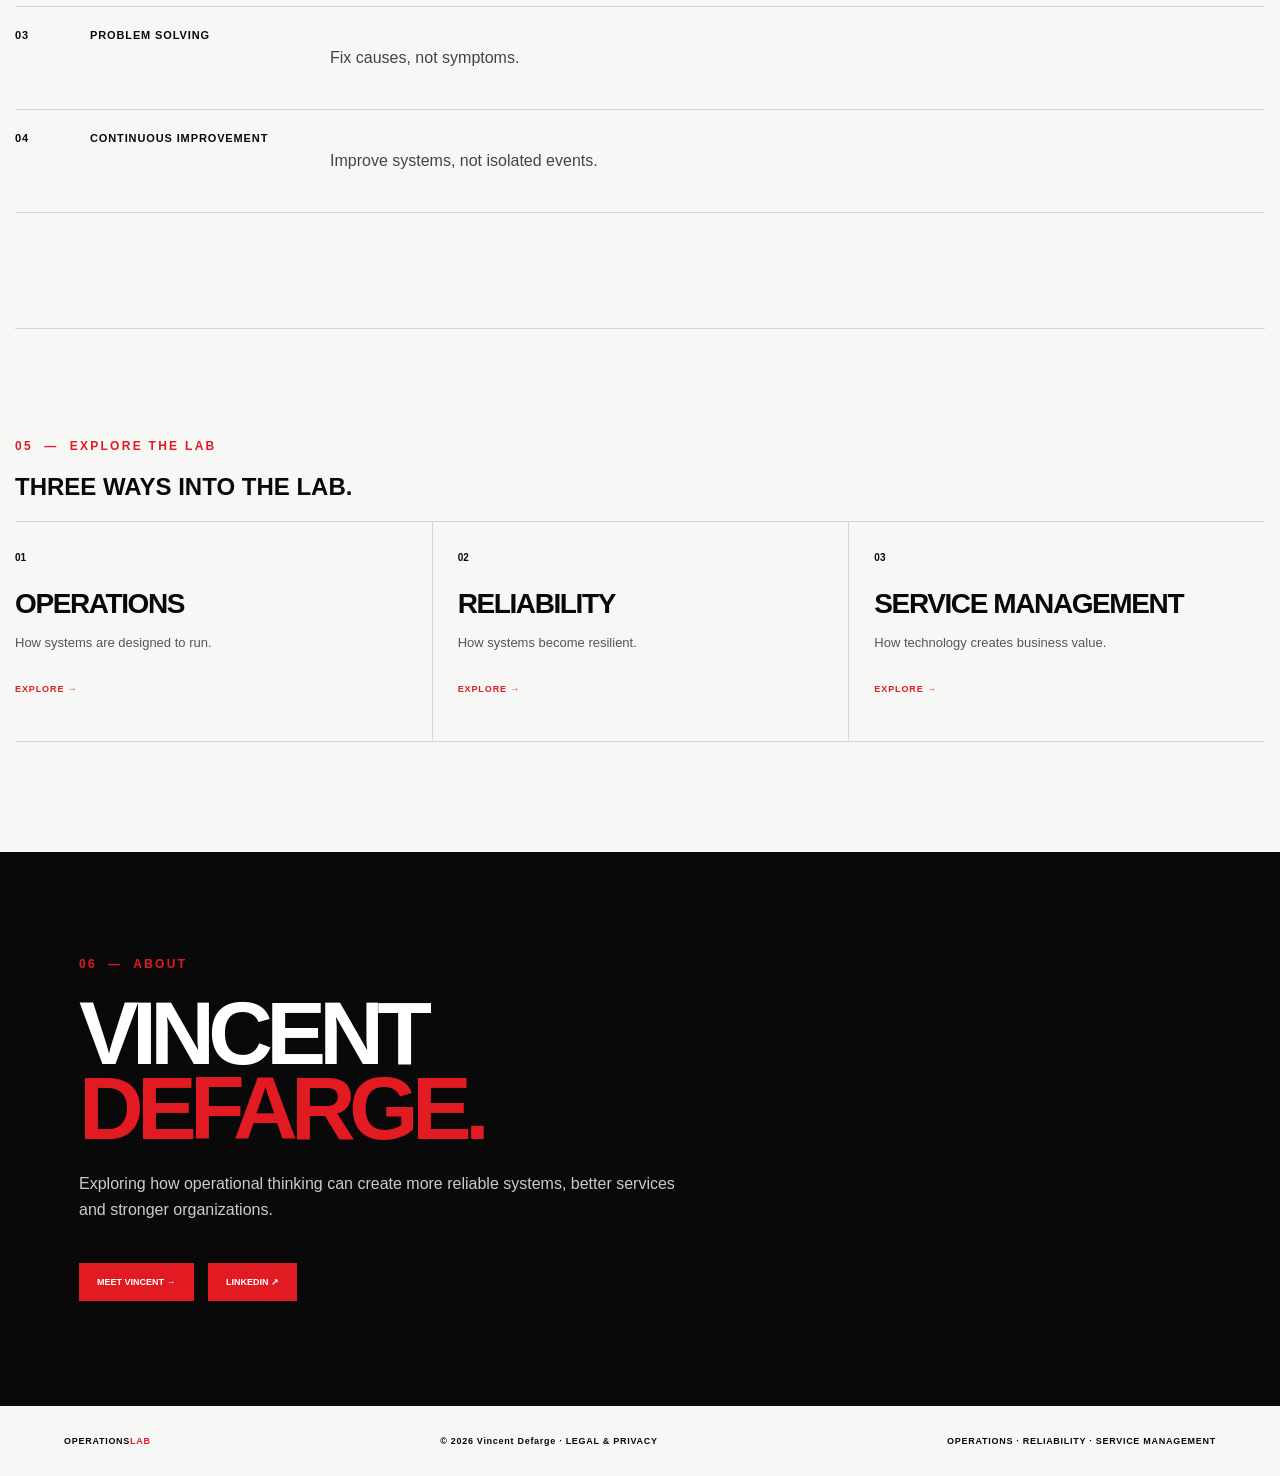
==== commit c20a85ab: "Publish Vanessa's IT Operations Beyond Run essay" ====
--- a/index.html
+++ b/index.html
@@ -88,21 +88,21 @@
 
     <section class="featured-essay" aria-labelledby="featured-essay-title">
       <div class="container featured-grid">
-        <a class="featured-image" href="/essays/service-is-not-the-application.html" aria-label="Read The Service Is Not the Application">
-          <img src="images/service-flow-hero.jpg" alt="Two industrial environments connected by a single red operational flow" width="1536" height="1024" loading="lazy" decoding="async">
-          <span>ESSAY 02</span>
+        <a class="featured-image" href="/essays/it-operations-beyond-run.html" aria-label="Read IT Operations — Beyond Run">
+          <img src="/images/vanessa-goncalves-portrait.png" alt="Portrait of Vanessa Gonçalves" width="400" height="400" loading="lazy" decoding="async">
+          <span>ESSAY 03</span>
         </a>
         <div class="featured-copy">
           <div class="kicker">02&nbsp;&nbsp;—&nbsp;&nbsp;LATEST ESSAY</div>
-          <div class="featured-meta">10 MIN READ · 25 AUG 2026 · VINCENT DEFARGE</div>
-          <h2 id="featured-essay-title">THE SERVICE IS NOT <span>THE APPLICATION.</span></h2>
-          <p>Why criticality, observability and recovery must follow the business flow — and what happens when operational intent is lost between disciplines.</p>
+          <div class="featured-meta">7 MIN READ · 01 SEP 2026 · VANESSA GONÇALVES</div>
+          <h2 id="featured-essay-title">IT OPERATIONS <span>BEYOND RUN.</span></h2>
+          <p>How Operations makes the Service Promise real across Design, Change, Run, Maintain and Improve.</p>
           <ul class="featured-topics" aria-label="Article topics">
-            <li>OPERATIONAL ARCHITECTURE</li>
-            <li>BUSINESS OBSERVABILITY</li>
-            <li>RESILIENCE</li>
+            <li>SERVICE LIFECYCLE</li>
+            <li>OPERATIONAL CAPABILITIES</li>
+            <li>CONTINUOUS IMPROVEMENT</li>
           </ul>
-          <a class="featured-btn" href="/essays/service-is-not-the-application.html">READ THE ESSAY →</a>
+          <a class="featured-btn" href="/essays/it-operations-beyond-run.html">READ THE ESSAY →</a>
         </div>
       </div>
     </section>
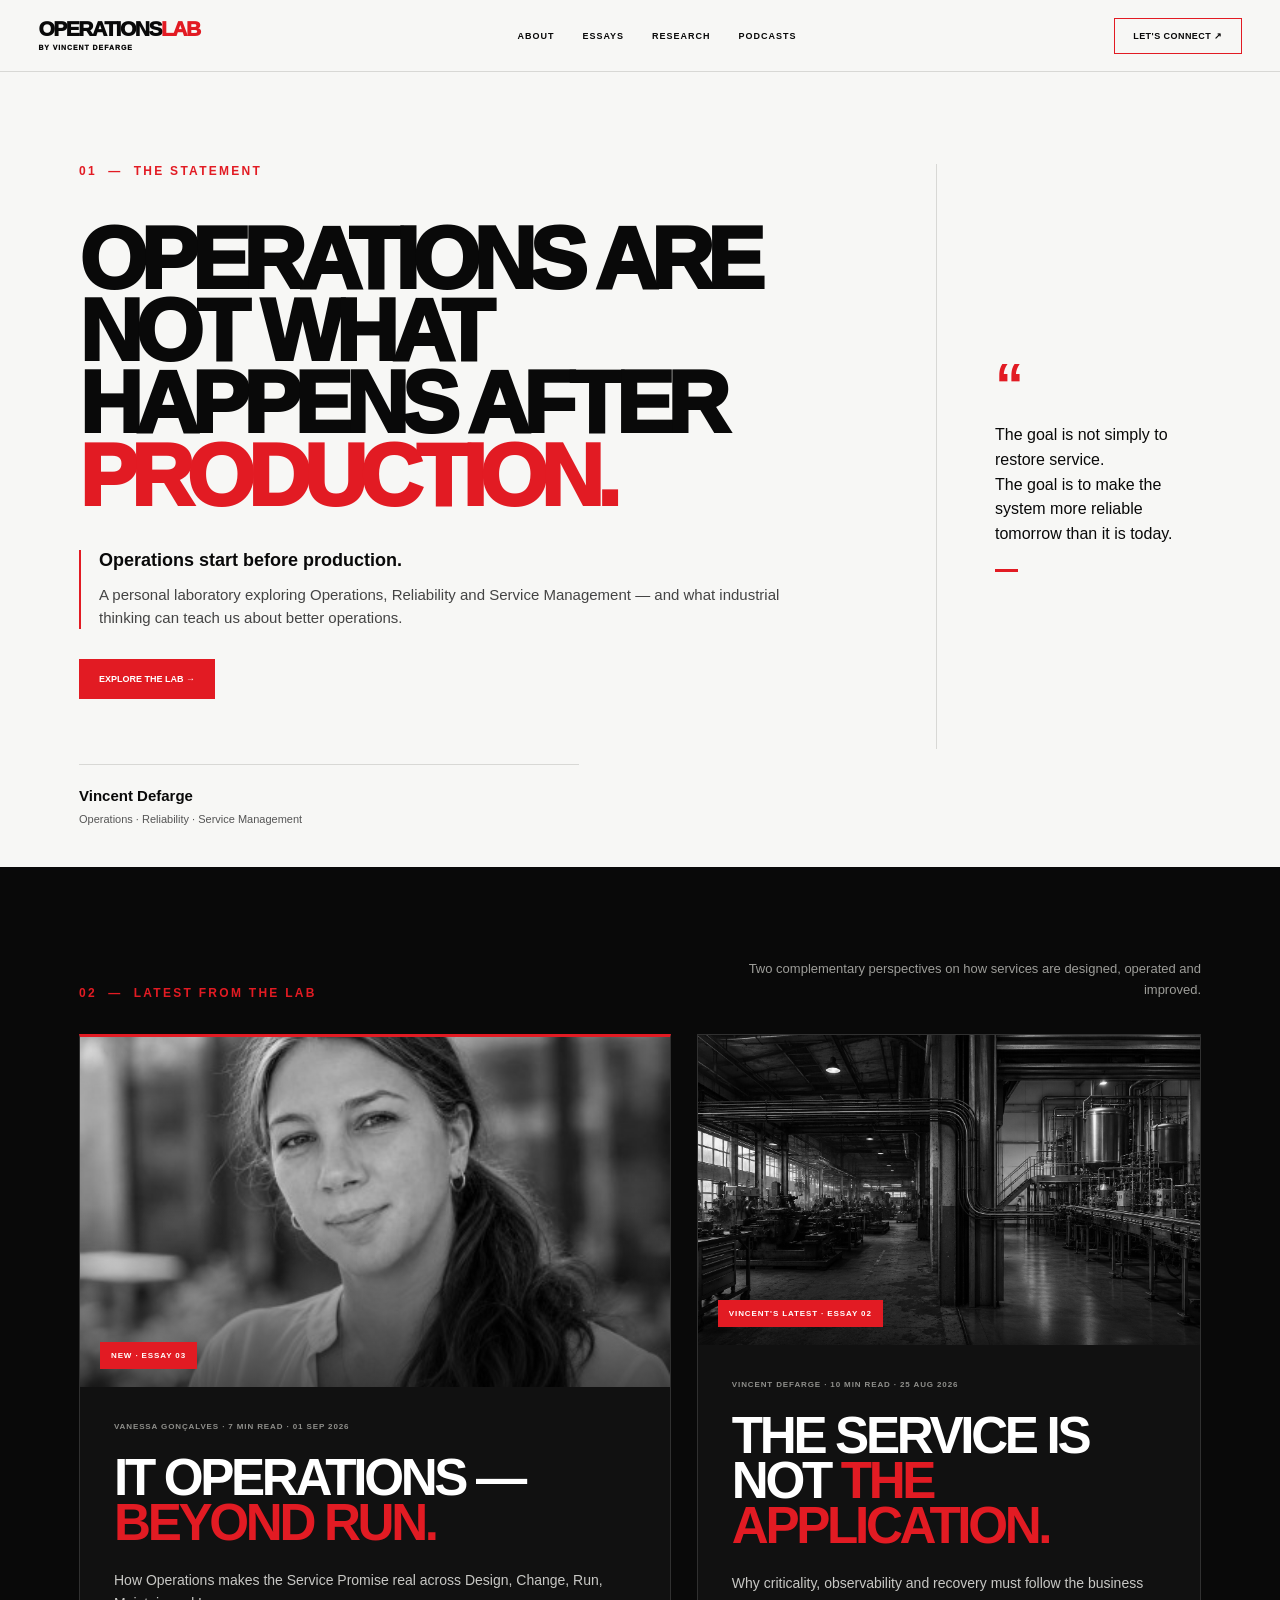
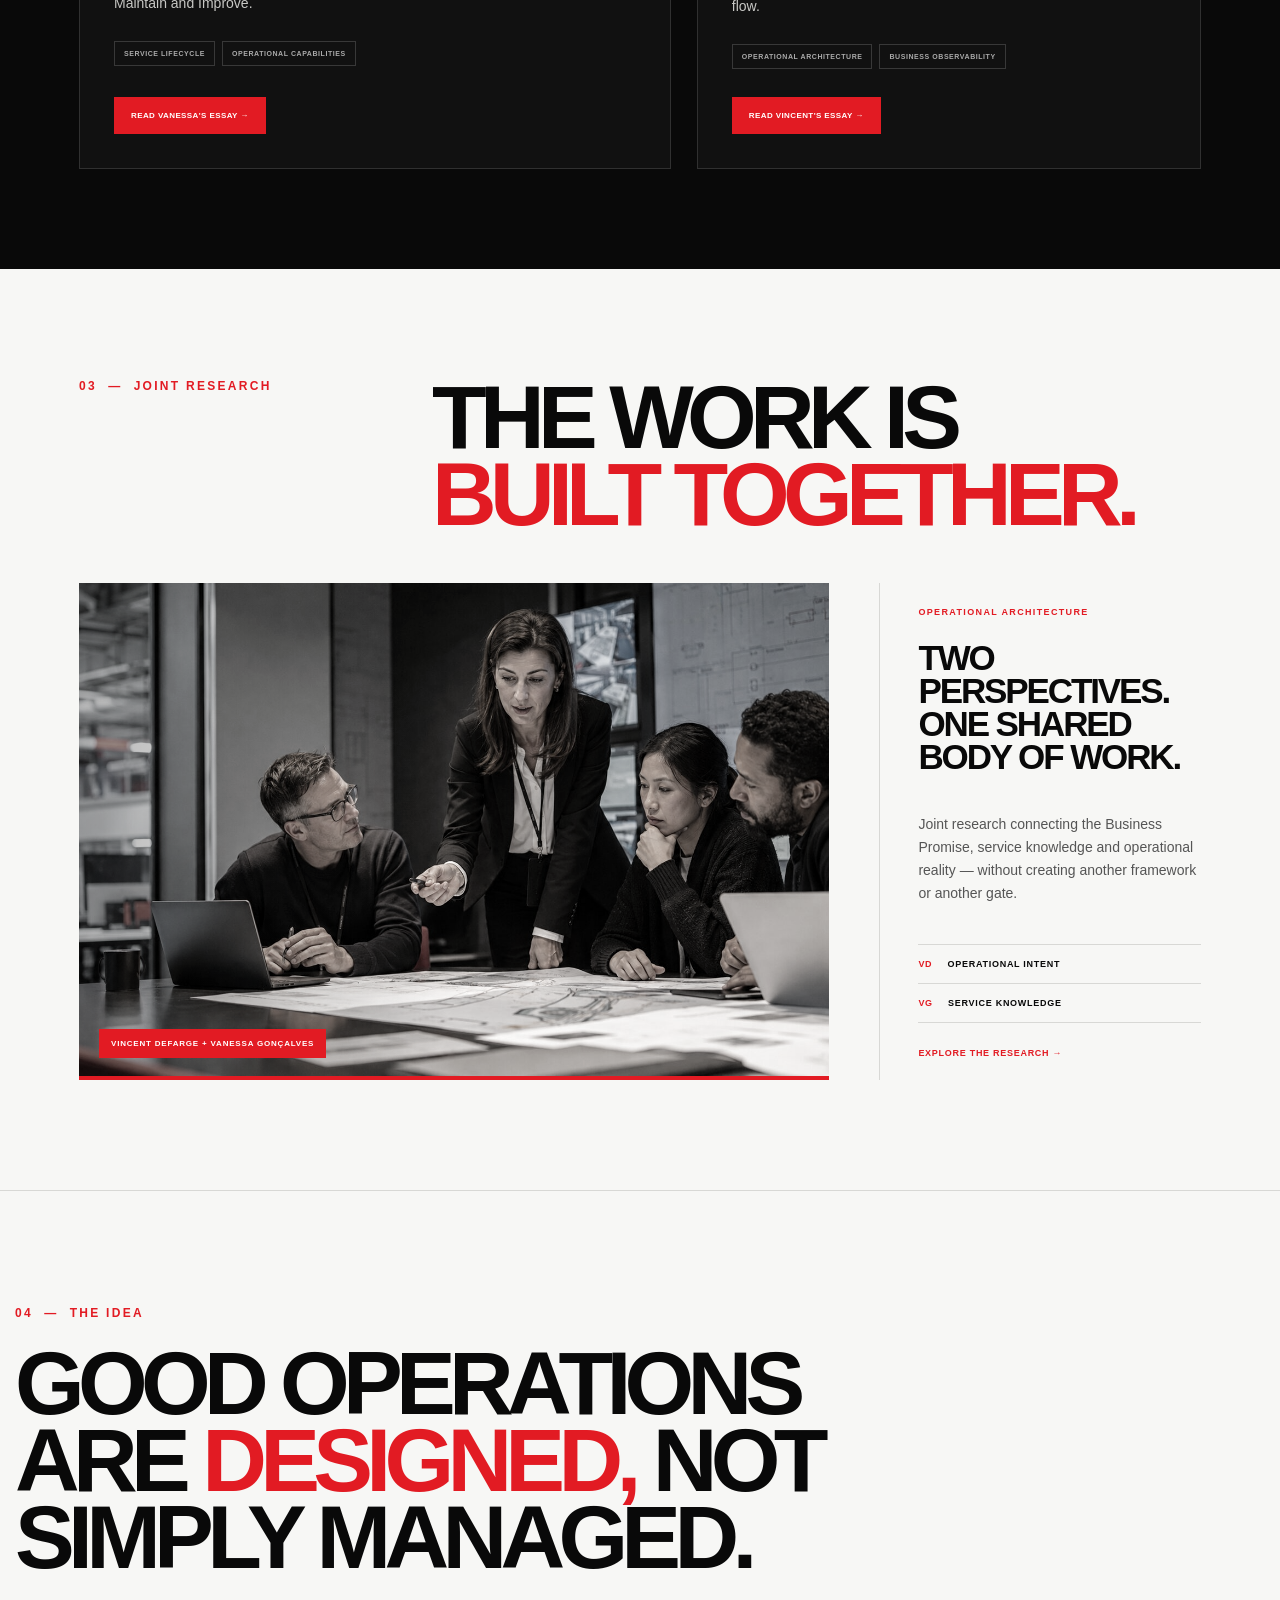
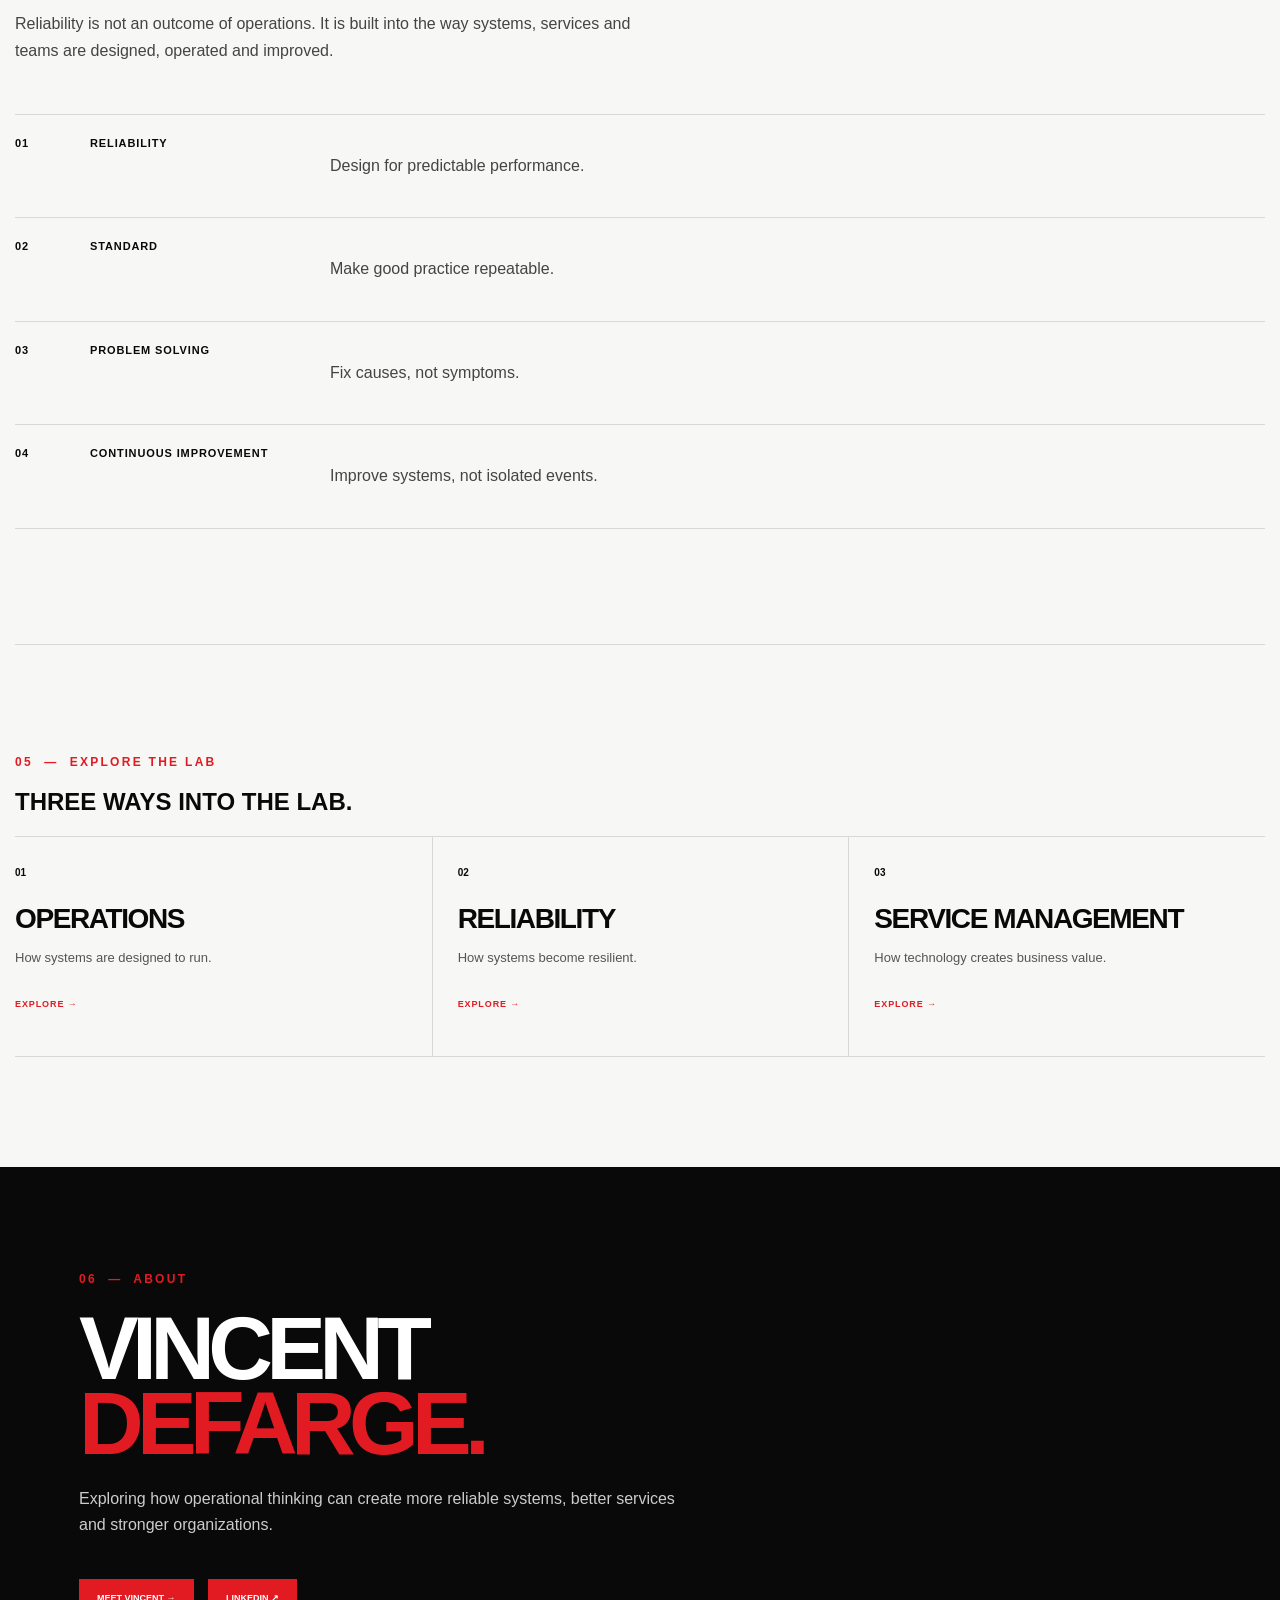
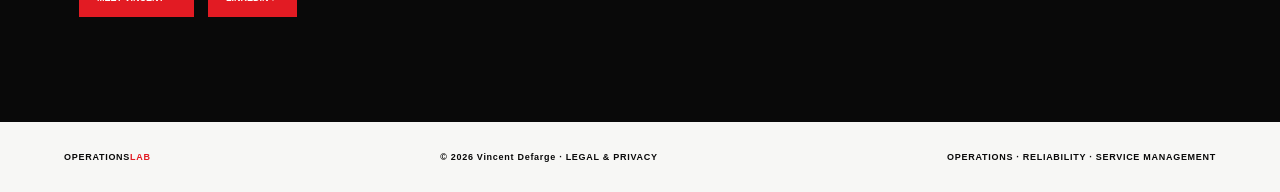
==== commit eba798af: "Show the latest essays from Vanessa and Vincent on Home" ====
--- a/index.html
+++ b/index.html
@@ -86,23 +86,45 @@
       </div>
     </section>
 
-    <section class="featured-essay" aria-labelledby="featured-essay-title">
-      <div class="container featured-grid">
-        <a class="featured-image" href="/essays/it-operations-beyond-run.html" aria-label="Read IT Operations — Beyond Run">
-          <img src="/images/vanessa-goncalves-portrait.png" alt="Portrait of Vanessa Gonçalves" width="400" height="400" loading="lazy" decoding="async">
-          <span>ESSAY 03</span>
-        </a>
-        <div class="featured-copy">
-          <div class="kicker">02&nbsp;&nbsp;—&nbsp;&nbsp;LATEST ESSAY</div>
-          <div class="featured-meta">7 MIN READ · 01 SEP 2026 · VANESSA GONÇALVES</div>
-          <h2 id="featured-essay-title">IT OPERATIONS <span>BEYOND RUN.</span></h2>
-          <p>How Operations makes the Service Promise real across Design, Change, Run, Maintain and Improve.</p>
-          <ul class="featured-topics" aria-label="Article topics">
-            <li>SERVICE LIFECYCLE</li>
-            <li>OPERATIONAL CAPABILITIES</li>
-            <li>CONTINUOUS IMPROVEMENT</li>
-          </ul>
-          <a class="featured-btn" href="/essays/it-operations-beyond-run.html">READ THE ESSAY →</a>
+    <section class="featured-essay" aria-labelledby="latest-essays-title">
+      <div class="container latest-essays">
+        <div class="latest-essays-head">
+          <div class="kicker" id="latest-essays-title">02&nbsp;&nbsp;—&nbsp;&nbsp;LATEST FROM THE LAB</div>
+          <p>Two complementary perspectives on how services are designed, operated and improved.</p>
+        </div>
+        <div class="latest-essays-grid">
+          <article class="latest-card latest-card-primary">
+            <a class="latest-card-image latest-card-portrait" href="/essays/it-operations-beyond-run.html" aria-label="Read IT Operations — Beyond Run by Vanessa Gonçalves">
+              <img src="/images/vanessa-goncalves-portrait.png" alt="Portrait of Vanessa Gonçalves" width="400" height="400" loading="lazy" decoding="async">
+              <span>NEW · ESSAY 03</span>
+            </a>
+            <div class="latest-card-copy">
+              <div class="latest-card-meta">VANESSA GONÇALVES · 7 MIN READ · 01 SEP 2026</div>
+              <h2>IT OPERATIONS — <span>BEYOND RUN.</span></h2>
+              <p>How Operations makes the Service Promise real across Design, Change, Run, Maintain and Improve.</p>
+              <ul class="latest-card-topics" aria-label="Essay topics">
+                <li>SERVICE LIFECYCLE</li>
+                <li>OPERATIONAL CAPABILITIES</li>
+              </ul>
+              <a class="latest-card-link" href="/essays/it-operations-beyond-run.html">READ VANESSA'S ESSAY →</a>
+            </div>
+          </article>
+          <article class="latest-card">
+            <a class="latest-card-image" href="/essays/service-is-not-the-application.html" aria-label="Read The Service Is Not the Application by Vincent Defarge">
+              <img src="/images/service-flow-hero.jpg" alt="Two industrial environments connected by a single operational flow" width="1536" height="1024" loading="lazy" decoding="async">
+              <span>VINCENT'S LATEST · ESSAY 02</span>
+            </a>
+            <div class="latest-card-copy">
+              <div class="latest-card-meta">VINCENT DEFARGE · 10 MIN READ · 25 AUG 2026</div>
+              <h2>THE SERVICE IS NOT <span>THE APPLICATION.</span></h2>
+              <p>Why criticality, observability and recovery must follow the business flow.</p>
+              <ul class="latest-card-topics" aria-label="Essay topics">
+                <li>OPERATIONAL ARCHITECTURE</li>
+                <li>BUSINESS OBSERVABILITY</li>
+              </ul>
+              <a class="latest-card-link" href="/essays/service-is-not-the-application.html">READ VINCENT'S ESSAY →</a>
+            </div>
+          </article>
         </div>
       </div>
     </section>
--- a/css/home.css
+++ b/css/home.css
@@ -9,7 +9,7 @@
 .byline{border-top:1px solid var(--line);margin-top:65px;padding-top:22px;max-width:500px}.byline strong{font-size:15px}.byline div{font-size:11px;margin-top:8px;color:#555}
 .home-image{height:min(50vw,590px);overflow:hidden;margin-top:38px}.home-image img{width:100%;height:100%;object-fit:cover;object-position:center;display:block;filter:grayscale(1)}
 .cards{display:grid;grid-template-columns:1fr 1fr;border-bottom:1px solid var(--line)}.card{padding:34px 30px 42px 0}.card+.card{padding-left:30px;border-left:1px solid var(--line)}.num{font-size:10px;font-weight:900}.card h2{font-size:34px;letter-spacing:-.06em;margin:25px 0 12px}.card p{color:var(--muted);font-size:14px;line-height:1.45}
-.featured-essay{margin-top:0;padding:100px 0;background:var(--black);color:#fff}.featured-grid{display:grid;grid-template-columns:minmax(0,1.08fr) minmax(0,.92fr);gap:clamp(48px,6vw,88px);align-items:center}.featured-image{position:relative;display:block;height:clamp(380px,38vw,520px);overflow:hidden;border-bottom:4px solid var(--red);background:#171717}.featured-image:after{content:"";position:absolute;inset:0;background:linear-gradient(180deg,transparent 52%,rgba(0,0,0,.55))}.featured-image img{width:100%;height:100%;object-fit:cover;object-position:68% center;display:block;filter:grayscale(1);transition:transform .35s ease}.featured-image:hover img,.featured-image:focus-visible img{transform:scale(1.025)}.featured-image:focus-visible{outline:2px solid var(--red);outline-offset:4px}.featured-image span{position:absolute;left:22px;bottom:20px;z-index:1;background:var(--red);padding:10px 12px;font-size:9px;font-weight:900;letter-spacing:.12em}.featured-meta{margin-top:26px;color:#8f8f8b;font-size:9px;font-weight:900;letter-spacing:.12em}.featured-copy h2{font-size:clamp(48px,5.3vw,76px);line-height:.87;letter-spacing:-.07em;margin:24px 0 28px}.featured-copy h2 span{color:var(--red)}.featured-copy>p{max-width:560px;color:#c8c8c5;font-size:15px;line-height:1.7}.featured-topics{display:flex;flex-wrap:wrap;gap:8px;list-style:none;padding:0;margin:30px 0}.featured-topics li{border:1px solid #383838;padding:9px 10px;color:#aaa;font-size:8px;font-weight:900;letter-spacing:.08em}.featured-btn{display:inline-block;background:var(--red);color:#fff;padding:15px 19px;margin-top:4px;font-size:9px;font-weight:900;letter-spacing:.04em}
+.featured-essay{margin-top:0;padding:92px 0 100px;background:var(--black);color:#fff}.latest-essays-head{display:flex;align-items:flex-end;justify-content:space-between;gap:40px;margin-bottom:34px}.latest-essays-head>p{max-width:470px;margin:0;color:#9d9d99;font-size:13px;line-height:1.55;text-align:right}.latest-essays-grid{display:grid;grid-template-columns:minmax(0,1.08fr) minmax(0,.92fr);gap:26px;align-items:stretch}.latest-card{min-width:0;border:1px solid #303030;background:#111;display:flex;flex-direction:column;transition:border-color .2s ease}.latest-card-primary{border-top:3px solid var(--red)}.latest-card:hover,.latest-card:focus-within{border-color:#666}.latest-card-primary:hover,.latest-card-primary:focus-within{border-top-color:var(--red)}.latest-card-image{position:relative;display:block;height:310px;overflow:hidden;background:#191919}.latest-card-primary .latest-card-image{height:350px}.latest-card-image:after{content:"";position:absolute;inset:0;background:linear-gradient(180deg,transparent 48%,rgba(0,0,0,.62))}.latest-card-image img{width:100%;height:100%;object-fit:cover;object-position:center;display:block;filter:grayscale(1);transition:transform .35s ease}.latest-card-portrait img{object-position:center 38%}.latest-card-image:hover img,.latest-card-image:focus-visible img{transform:scale(1.025)}.latest-card-image:focus-visible,.latest-card-link:focus-visible{outline:2px solid var(--red);outline-offset:3px}.latest-card-image span{position:absolute;left:20px;bottom:18px;z-index:1;background:var(--red);padding:9px 11px;font-size:8px;font-weight:900;letter-spacing:.11em}.latest-card-copy{display:flex;flex:1;flex-direction:column;padding:34px}.latest-card-meta{color:#8f8f8b;font-size:8px;font-weight:900;letter-spacing:.11em;line-height:1.5}.latest-card h2{font-size:clamp(38px,4vw,58px);line-height:.88;letter-spacing:-.065em;margin:22px 0 24px}.latest-card h2 span{color:var(--red)}.latest-card-copy>p{max-width:560px;margin:0;color:#c8c8c5;font-size:14px;line-height:1.65}.latest-card-topics{display:flex;flex-wrap:wrap;gap:7px;list-style:none;padding:0;margin:26px 0 28px}.latest-card-topics li{border:1px solid #383838;padding:8px 9px;color:#aaa;font-size:7px;font-weight:900;letter-spacing:.08em}.latest-card-link{display:inline-block;align-self:flex-start;margin-top:auto;background:var(--red);color:#fff;padding:14px 17px;font-size:8px;font-weight:900;letter-spacing:.05em}
 .joint-research{padding:110px 0;border-bottom:1px solid var(--line)}.joint-research-head{display:grid;grid-template-columns:27% 73%;gap:50px;align-items:start}.joint-research-head h2{font-size:clamp(55px,7vw,105px);line-height:.86;letter-spacing:-.075em;margin:0 0 50px}.joint-research-head h2 span{color:var(--red)}.joint-research-grid{display:grid;grid-template-columns:minmax(0,1.4fr) minmax(300px,.6fr);gap:50px;align-items:stretch}.joint-research-image{position:relative;display:block;overflow:hidden;border-bottom:4px solid var(--red);background:#171717}.joint-research-image:after{content:"";position:absolute;inset:0;background:linear-gradient(90deg,rgba(0,0,0,.28),transparent 48%)}.joint-research-image img{display:block;width:100%;height:100%;min-height:420px;object-fit:cover;filter:grayscale(.78) contrast(1.04);transition:transform .35s ease}.joint-research-image:hover img,.joint-research-image:focus-visible img{transform:scale(1.02)}.joint-research-image span{position:absolute;z-index:1;left:20px;bottom:18px;background:var(--red);color:#fff;padding:10px 12px;font-size:8px;font-weight:900;letter-spacing:.1em}.joint-research-copy{border-left:1px solid var(--line);padding:24px 0 22px 38px;display:flex;flex-direction:column}.joint-research-label{color:var(--red);font-size:9px;font-weight:900;letter-spacing:.15em}.joint-research-copy h3{font-size:35px;line-height:.94;letter-spacing:-.06em;margin:25px 0}.joint-research-copy>p{font-size:14px;line-height:1.65;color:#555}.joint-research-roles{border-top:1px solid var(--line);margin:25px 0}.joint-research-roles div{padding:14px 0;border-bottom:1px solid var(--line);font-size:9px;font-weight:900;letter-spacing:.08em}.joint-research-roles b{color:var(--red);margin-right:12px}.joint-research-copy>a{display:inline-block;margin-top:auto;color:var(--red);font-size:9px;font-weight:900;letter-spacing:.08em}
 .section{padding:115px 0;border-bottom:1px solid var(--line)}.section h2{font-size:clamp(55px,7vw,105px);line-height:.86;letter-spacing:-.075em;margin:25px 0 35px;max-width:900px}.section h2 span{color:var(--red)}.section p{max-width:650px;line-height:1.65;color:#444;font-size:16px}
 .list{margin-top:50px;border-top:1px solid var(--line)}.list-row{display:grid;grid-template-columns:55px 220px 1fr;gap:20px;padding:22px 0;border-bottom:1px solid var(--line);font-size:13px}.list-row strong{font-size:11px;letter-spacing:.08em}
@@ -28,6 +28,6 @@
   .nav::-webkit-scrollbar{display:none}
 }
 
-@media(max-width:900px){.hero-grid,.featured-grid,.joint-research-head,.joint-research-grid{grid-template-columns:1fr}.joint-research-copy{border-left:0;border-top:1px solid var(--line);padding:32px 0 0}.joint-research-image img{min-height:0;aspect-ratio:16/10}.quote{border-left:0;border-top:1px solid var(--line);padding:45px 0 0;min-height:auto}.hero{padding-top:80px}.hero h1{font-size:clamp(54px,12vw,88px)}.featured-image{height:min(68vw,520px)}.featured-copy{max-width:680px}}
-@media(max-width:700px){.logo{font-size:17px}.connect{padding:9px 11px}.container{padding:0 22px}.hero{padding:70px 0 45px}.hero h1{font-size:clamp(48px,14vw,76px);margin-top:35px;overflow-wrap:break-word}.kicker{font-size:10px}.home-image{height:58vw;min-height:280px}.cards,.explore-grid{grid-template-columns:1fr}.card,.card+.card,.explore-card,.explore-card+.explore-card{padding:28px 0;border-left:0}.explore-card+.explore-card{border-top:1px solid var(--line)}.featured-essay{margin-top:0;padding:70px 0}.featured-image{height:66vw;min-height:260px}.featured-copy h2{font-size:clamp(44px,12vw,64px)}.featured-topics{gap:6px}.list-row{grid-template-columns:35px 1fr;gap:10px}.list-row p{grid-column:2;margin:0}.joint-research{padding:75px 0}.joint-research-head h2{margin-top:24px;margin-bottom:35px}.joint-research-image img{aspect-ratio:4/3;object-position:62% center}.joint-research-copy h3{font-size:31px}.section,.explore,.about{padding:75px 0}footer{display:block;line-height:2.2;padding:25px 22px}}
-@media(prefers-reduced-motion:reduce){.featured-image img{transition:none}.featured-image:hover img,.featured-image:focus-visible img{transform:none}}
+@media(max-width:900px){.hero-grid,.latest-essays-grid,.joint-research-head,.joint-research-grid{grid-template-columns:1fr}.latest-essays-grid{gap:22px}.latest-card,.latest-card-primary{border-top:1px solid #303030}.latest-card-primary{border-top:3px solid var(--red)}.latest-card-image,.latest-card-primary .latest-card-image{height:min(62vw,430px)}.joint-research-copy{border-left:0;border-top:1px solid var(--line);padding:32px 0 0}.joint-research-image img{min-height:0;aspect-ratio:16/10}.quote{border-left:0;border-top:1px solid var(--line);padding:45px 0 0;min-height:auto}.hero{padding-top:80px}.hero h1{font-size:clamp(54px,12vw,88px)}}
+@media(max-width:700px){.logo{font-size:17px}.connect{padding:9px 11px}.container{padding:0 22px}.hero{padding:70px 0 45px}.hero h1{font-size:clamp(48px,14vw,76px);margin-top:35px;overflow-wrap:break-word}.kicker{font-size:10px}.home-image{height:58vw;min-height:280px}.cards,.explore-grid{grid-template-columns:1fr}.card,.card+.card,.explore-card,.explore-card+.explore-card{padding:28px 0;border-left:0}.explore-card+.explore-card{border-top:1px solid var(--line)}.featured-essay{margin-top:0;padding:68px 0 74px}.latest-essays-head{display:block;margin-bottom:28px}.latest-essays-head>p{margin-top:16px;text-align:left}.latest-essays-grid{gap:18px}.latest-card-image,.latest-card-primary .latest-card-image{height:70vw;min-height:270px;max-height:360px}.latest-card-copy{padding:28px 23px}.latest-card h2{font-size:clamp(38px,11vw,52px);margin-top:20px}.latest-card-topics{gap:6px}.latest-card-link{display:flex;align-items:center;justify-content:center;align-self:stretch;min-height:45px;text-align:center}.list-row{grid-template-columns:35px 1fr;gap:10px}.list-row p{grid-column:2;margin:0}.joint-research{padding:75px 0}.joint-research-head h2{margin-top:24px;margin-bottom:35px}.joint-research-image img{aspect-ratio:4/3;object-position:62% center}.joint-research-copy h3{font-size:31px}.section,.explore,.about{padding:75px 0}footer{display:block;line-height:2.2;padding:25px 22px}}
+@media(prefers-reduced-motion:reduce){.latest-card-image img{transition:none}.latest-card-image:hover img,.latest-card-image:focus-visible img{transform:none}}
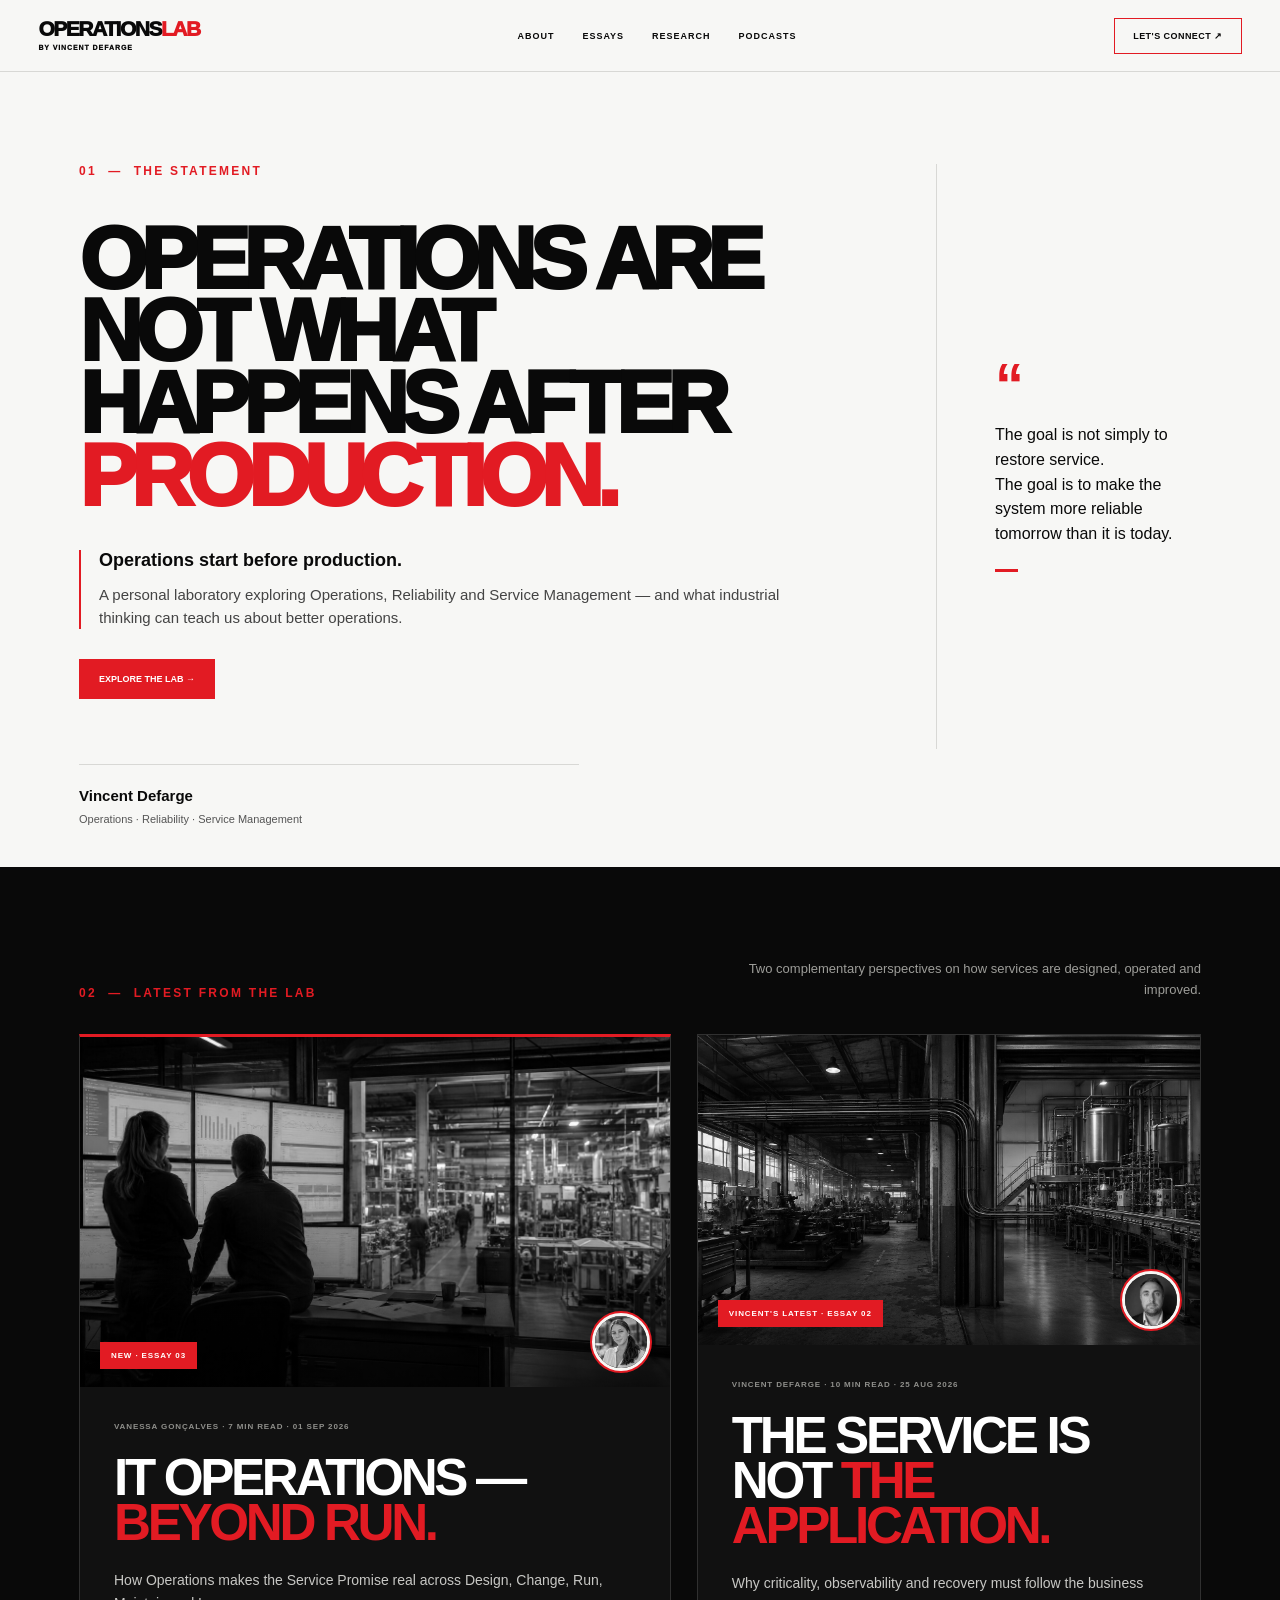
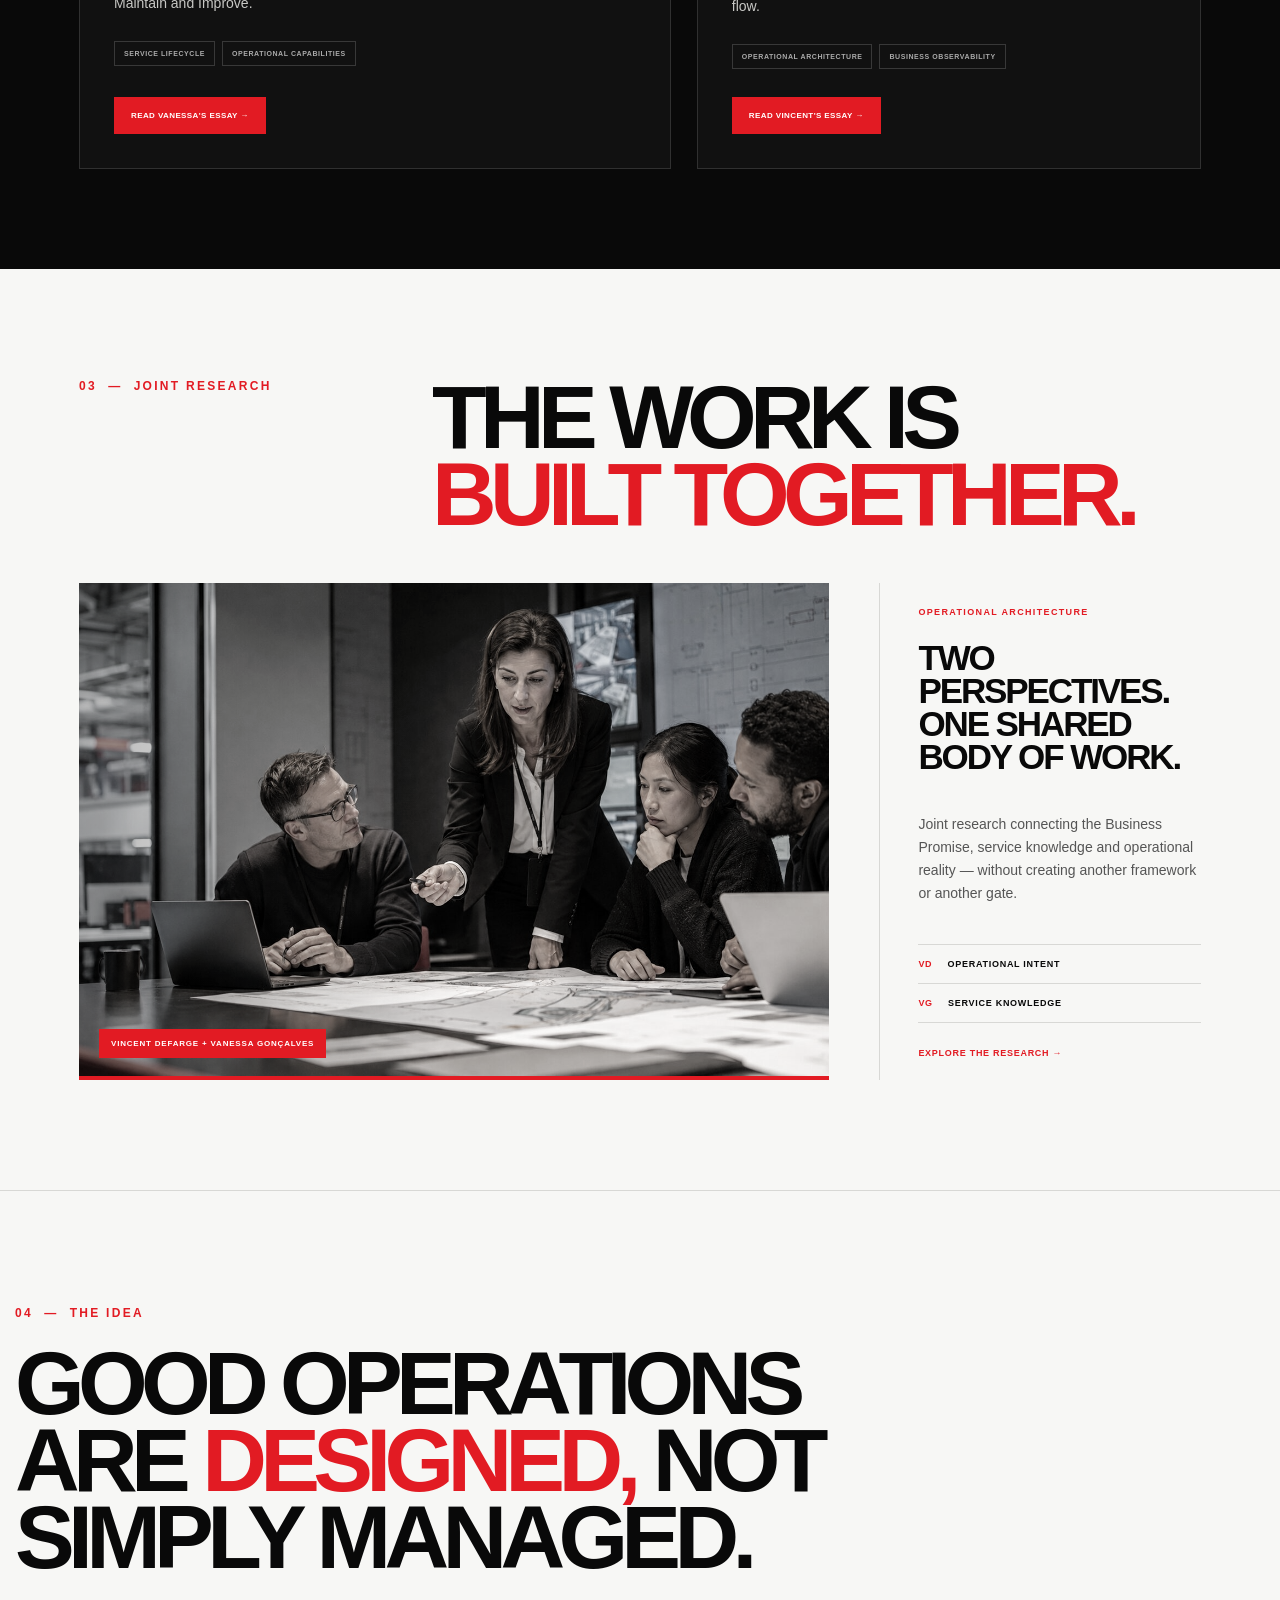
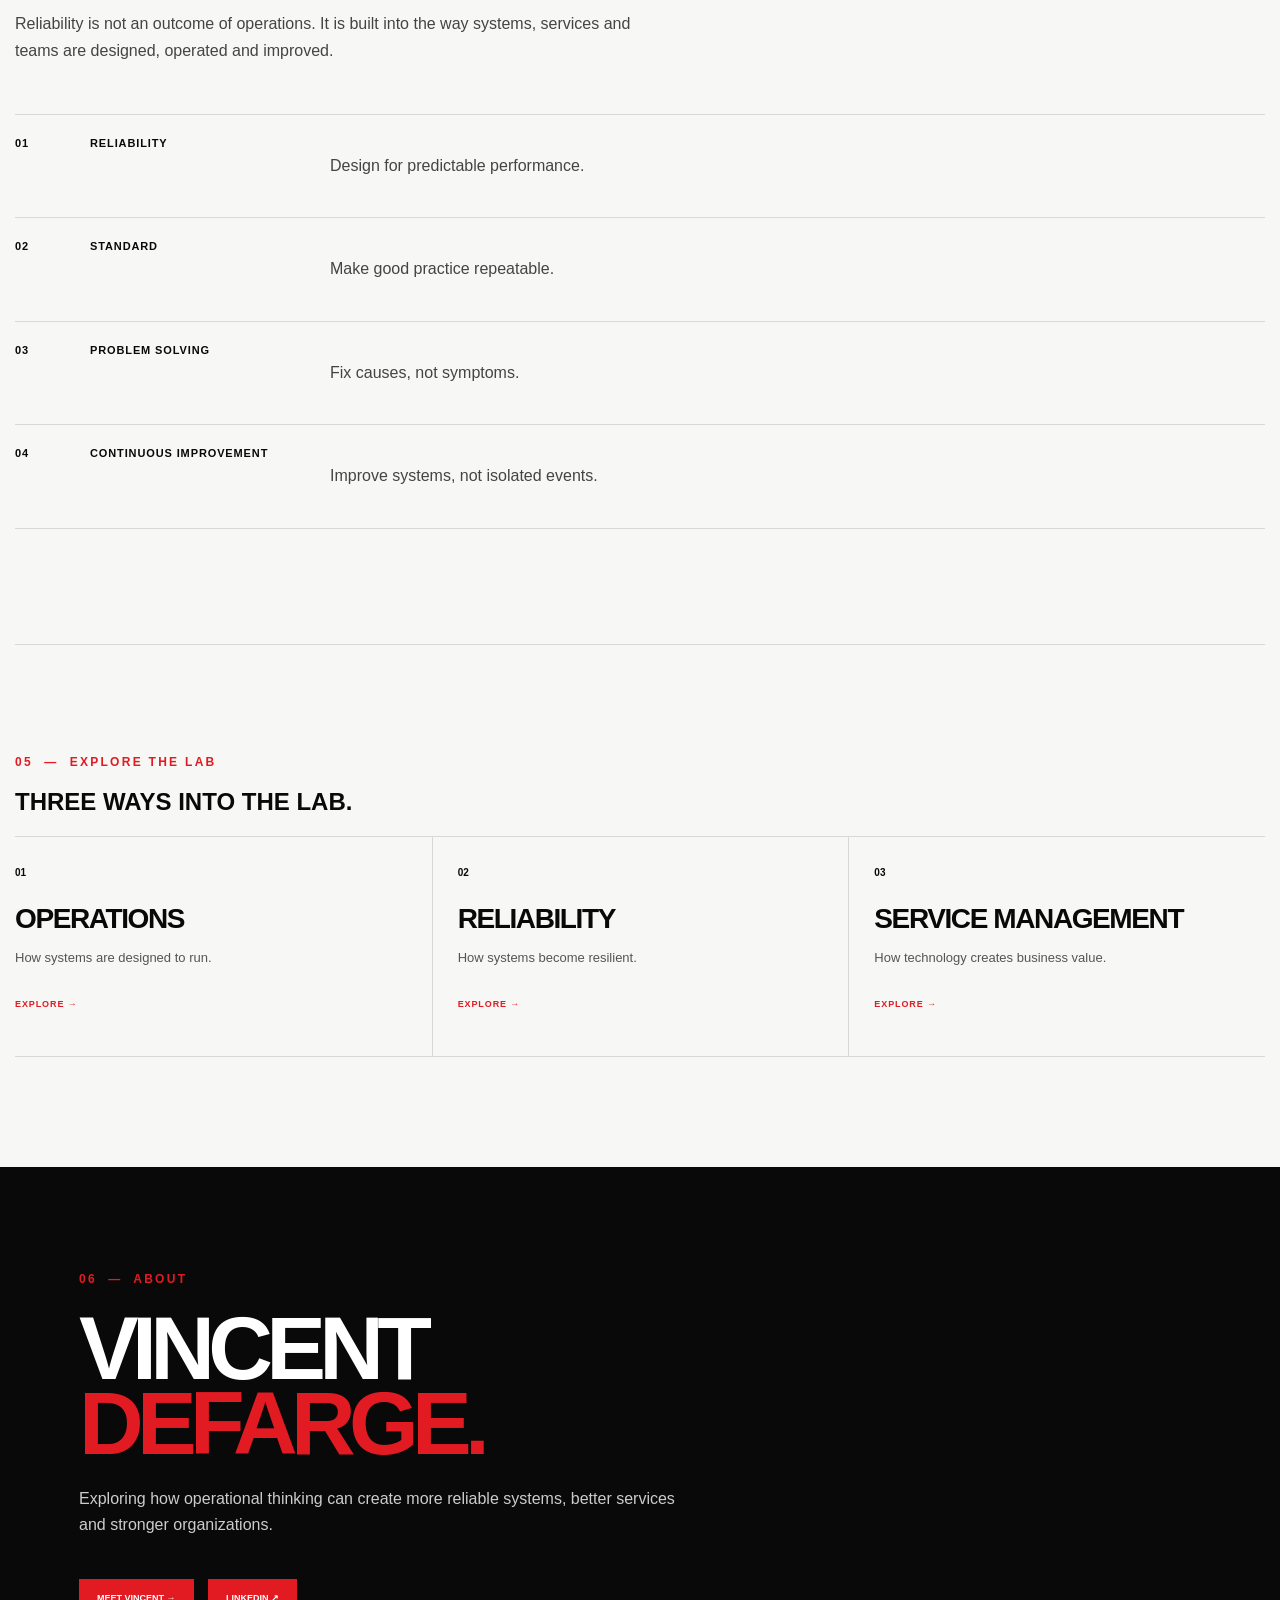
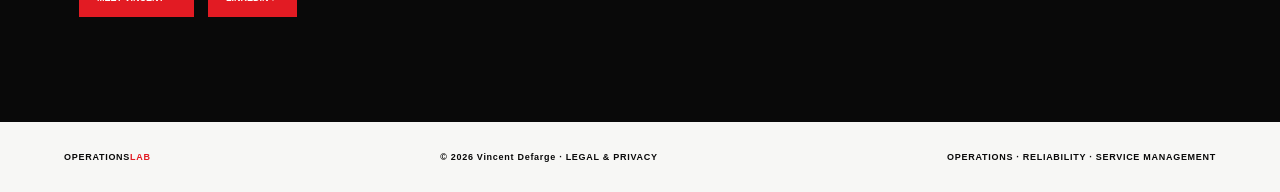
==== commit 63728c38: "Add industrial cover and author portraits to Home essays" ====
--- a/index.html
+++ b/index.html
@@ -94,9 +94,10 @@
         </div>
         <div class="latest-essays-grid">
           <article class="latest-card latest-card-primary">
-            <a class="latest-card-image latest-card-portrait" href="/essays/it-operations-beyond-run.html" aria-label="Read IT Operations — Beyond Run by Vanessa Gonçalves">
-              <img src="/images/vanessa-goncalves-portrait.png" alt="Portrait of Vanessa Gonçalves" width="400" height="400" loading="lazy" decoding="async">
-              <span>NEW · ESSAY 03</span>
+            <a class="latest-card-image" href="/essays/it-operations-beyond-run.html" aria-label="Read IT Operations — Beyond Run by Vanessa Gonçalves">
+              <img src="/images/it-operations-beyond-run-industrial.jpg" alt="Operations professionals connecting operational signals with an active industrial environment" width="1200" height="800" loading="lazy" decoding="async">
+              <span class="latest-card-badge">NEW · ESSAY 03</span>
+              <span class="latest-card-avatar" aria-hidden="true"><img src="/images/vanessa-goncalves-portrait.png" alt="" width="400" height="400" loading="lazy" decoding="async"></span>
             </a>
             <div class="latest-card-copy">
               <div class="latest-card-meta">VANESSA GONÇALVES · 7 MIN READ · 01 SEP 2026</div>
@@ -112,7 +113,8 @@
           <article class="latest-card">
             <a class="latest-card-image" href="/essays/service-is-not-the-application.html" aria-label="Read The Service Is Not the Application by Vincent Defarge">
               <img src="/images/service-flow-hero.jpg" alt="Two industrial environments connected by a single operational flow" width="1536" height="1024" loading="lazy" decoding="async">
-              <span>VINCENT'S LATEST · ESSAY 02</span>
+              <span class="latest-card-badge">VINCENT'S LATEST · ESSAY 02</span>
+              <span class="latest-card-avatar latest-card-avatar-vincent" aria-hidden="true"><img src="/images/vincent-defarge-portrait.jpg" alt="" width="1000" height="1298" loading="lazy" decoding="async"></span>
             </a>
             <div class="latest-card-copy">
               <div class="latest-card-meta">VINCENT DEFARGE · 10 MIN READ · 25 AUG 2026</div>
--- a/css/home.css
+++ b/css/home.css
@@ -9,7 +9,7 @@
 .byline{border-top:1px solid var(--line);margin-top:65px;padding-top:22px;max-width:500px}.byline strong{font-size:15px}.byline div{font-size:11px;margin-top:8px;color:#555}
 .home-image{height:min(50vw,590px);overflow:hidden;margin-top:38px}.home-image img{width:100%;height:100%;object-fit:cover;object-position:center;display:block;filter:grayscale(1)}
 .cards{display:grid;grid-template-columns:1fr 1fr;border-bottom:1px solid var(--line)}.card{padding:34px 30px 42px 0}.card+.card{padding-left:30px;border-left:1px solid var(--line)}.num{font-size:10px;font-weight:900}.card h2{font-size:34px;letter-spacing:-.06em;margin:25px 0 12px}.card p{color:var(--muted);font-size:14px;line-height:1.45}
-.featured-essay{margin-top:0;padding:92px 0 100px;background:var(--black);color:#fff}.latest-essays-head{display:flex;align-items:flex-end;justify-content:space-between;gap:40px;margin-bottom:34px}.latest-essays-head>p{max-width:470px;margin:0;color:#9d9d99;font-size:13px;line-height:1.55;text-align:right}.latest-essays-grid{display:grid;grid-template-columns:minmax(0,1.08fr) minmax(0,.92fr);gap:26px;align-items:stretch}.latest-card{min-width:0;border:1px solid #303030;background:#111;display:flex;flex-direction:column;transition:border-color .2s ease}.latest-card-primary{border-top:3px solid var(--red)}.latest-card:hover,.latest-card:focus-within{border-color:#666}.latest-card-primary:hover,.latest-card-primary:focus-within{border-top-color:var(--red)}.latest-card-image{position:relative;display:block;height:310px;overflow:hidden;background:#191919}.latest-card-primary .latest-card-image{height:350px}.latest-card-image:after{content:"";position:absolute;inset:0;background:linear-gradient(180deg,transparent 48%,rgba(0,0,0,.62))}.latest-card-image img{width:100%;height:100%;object-fit:cover;object-position:center;display:block;filter:grayscale(1);transition:transform .35s ease}.latest-card-portrait img{object-position:center 38%}.latest-card-image:hover img,.latest-card-image:focus-visible img{transform:scale(1.025)}.latest-card-image:focus-visible,.latest-card-link:focus-visible{outline:2px solid var(--red);outline-offset:3px}.latest-card-image span{position:absolute;left:20px;bottom:18px;z-index:1;background:var(--red);padding:9px 11px;font-size:8px;font-weight:900;letter-spacing:.11em}.latest-card-copy{display:flex;flex:1;flex-direction:column;padding:34px}.latest-card-meta{color:#8f8f8b;font-size:8px;font-weight:900;letter-spacing:.11em;line-height:1.5}.latest-card h2{font-size:clamp(38px,4vw,58px);line-height:.88;letter-spacing:-.065em;margin:22px 0 24px}.latest-card h2 span{color:var(--red)}.latest-card-copy>p{max-width:560px;margin:0;color:#c8c8c5;font-size:14px;line-height:1.65}.latest-card-topics{display:flex;flex-wrap:wrap;gap:7px;list-style:none;padding:0;margin:26px 0 28px}.latest-card-topics li{border:1px solid #383838;padding:8px 9px;color:#aaa;font-size:7px;font-weight:900;letter-spacing:.08em}.latest-card-link{display:inline-block;align-self:flex-start;margin-top:auto;background:var(--red);color:#fff;padding:14px 17px;font-size:8px;font-weight:900;letter-spacing:.05em}
+.featured-essay{margin-top:0;padding:92px 0 100px;background:var(--black);color:#fff}.latest-essays-head{display:flex;align-items:flex-end;justify-content:space-between;gap:40px;margin-bottom:34px}.latest-essays-head>p{max-width:470px;margin:0;color:#9d9d99;font-size:13px;line-height:1.55;text-align:right}.latest-essays-grid{display:grid;grid-template-columns:minmax(0,1.08fr) minmax(0,.92fr);gap:26px;align-items:stretch}.latest-card{min-width:0;border:1px solid #303030;background:#111;display:flex;flex-direction:column;transition:border-color .2s ease}.latest-card-primary{border-top:3px solid var(--red)}.latest-card:hover,.latest-card:focus-within{border-color:#666}.latest-card-primary:hover,.latest-card-primary:focus-within{border-top-color:var(--red)}.latest-card-image{position:relative;display:block;height:310px;overflow:hidden;background:#191919}.latest-card-primary .latest-card-image{height:350px}.latest-card-image:after{content:"";position:absolute;inset:0;background:linear-gradient(180deg,transparent 48%,rgba(0,0,0,.62))}.latest-card-image>img{width:100%;height:100%;object-fit:cover;object-position:center;display:block;filter:grayscale(1);transition:transform .35s ease}.latest-card-image:hover>img,.latest-card-image:focus-visible>img{transform:scale(1.025)}.latest-card-image:focus-visible,.latest-card-link:focus-visible{outline:2px solid var(--red);outline-offset:3px}.latest-card-badge{position:absolute;left:20px;bottom:18px;z-index:2;background:var(--red);padding:9px 11px;font-size:8px;font-weight:900;letter-spacing:.11em}.latest-card-avatar{position:absolute;right:20px;bottom:16px;z-index:2;width:58px;height:58px;overflow:hidden;border:3px solid var(--paper);border-radius:50%;background:#222;box-shadow:0 0 0 2px var(--red)}.latest-card-avatar img{width:100%;height:100%;display:block;object-fit:cover;object-position:center;filter:grayscale(1)}.latest-card-avatar-vincent img{object-position:center 22%}.latest-card-copy{display:flex;flex:1;flex-direction:column;padding:34px}.latest-card-meta{color:#8f8f8b;font-size:8px;font-weight:900;letter-spacing:.11em;line-height:1.5}.latest-card h2{font-size:clamp(38px,4vw,58px);line-height:.88;letter-spacing:-.065em;margin:22px 0 24px}.latest-card h2 span{color:var(--red)}.latest-card-copy>p{max-width:560px;margin:0;color:#c8c8c5;font-size:14px;line-height:1.65}.latest-card-topics{display:flex;flex-wrap:wrap;gap:7px;list-style:none;padding:0;margin:26px 0 28px}.latest-card-topics li{border:1px solid #383838;padding:8px 9px;color:#aaa;font-size:7px;font-weight:900;letter-spacing:.08em}.latest-card-link{display:inline-block;align-self:flex-start;margin-top:auto;background:var(--red);color:#fff;padding:14px 17px;font-size:8px;font-weight:900;letter-spacing:.05em}
 .joint-research{padding:110px 0;border-bottom:1px solid var(--line)}.joint-research-head{display:grid;grid-template-columns:27% 73%;gap:50px;align-items:start}.joint-research-head h2{font-size:clamp(55px,7vw,105px);line-height:.86;letter-spacing:-.075em;margin:0 0 50px}.joint-research-head h2 span{color:var(--red)}.joint-research-grid{display:grid;grid-template-columns:minmax(0,1.4fr) minmax(300px,.6fr);gap:50px;align-items:stretch}.joint-research-image{position:relative;display:block;overflow:hidden;border-bottom:4px solid var(--red);background:#171717}.joint-research-image:after{content:"";position:absolute;inset:0;background:linear-gradient(90deg,rgba(0,0,0,.28),transparent 48%)}.joint-research-image img{display:block;width:100%;height:100%;min-height:420px;object-fit:cover;filter:grayscale(.78) contrast(1.04);transition:transform .35s ease}.joint-research-image:hover img,.joint-research-image:focus-visible img{transform:scale(1.02)}.joint-research-image span{position:absolute;z-index:1;left:20px;bottom:18px;background:var(--red);color:#fff;padding:10px 12px;font-size:8px;font-weight:900;letter-spacing:.1em}.joint-research-copy{border-left:1px solid var(--line);padding:24px 0 22px 38px;display:flex;flex-direction:column}.joint-research-label{color:var(--red);font-size:9px;font-weight:900;letter-spacing:.15em}.joint-research-copy h3{font-size:35px;line-height:.94;letter-spacing:-.06em;margin:25px 0}.joint-research-copy>p{font-size:14px;line-height:1.65;color:#555}.joint-research-roles{border-top:1px solid var(--line);margin:25px 0}.joint-research-roles div{padding:14px 0;border-bottom:1px solid var(--line);font-size:9px;font-weight:900;letter-spacing:.08em}.joint-research-roles b{color:var(--red);margin-right:12px}.joint-research-copy>a{display:inline-block;margin-top:auto;color:var(--red);font-size:9px;font-weight:900;letter-spacing:.08em}
 .section{padding:115px 0;border-bottom:1px solid var(--line)}.section h2{font-size:clamp(55px,7vw,105px);line-height:.86;letter-spacing:-.075em;margin:25px 0 35px;max-width:900px}.section h2 span{color:var(--red)}.section p{max-width:650px;line-height:1.65;color:#444;font-size:16px}
 .list{margin-top:50px;border-top:1px solid var(--line)}.list-row{display:grid;grid-template-columns:55px 220px 1fr;gap:20px;padding:22px 0;border-bottom:1px solid var(--line);font-size:13px}.list-row strong{font-size:11px;letter-spacing:.08em}
@@ -29,5 +29,5 @@
 }
 
 @media(max-width:900px){.hero-grid,.latest-essays-grid,.joint-research-head,.joint-research-grid{grid-template-columns:1fr}.latest-essays-grid{gap:22px}.latest-card,.latest-card-primary{border-top:1px solid #303030}.latest-card-primary{border-top:3px solid var(--red)}.latest-card-image,.latest-card-primary .latest-card-image{height:min(62vw,430px)}.joint-research-copy{border-left:0;border-top:1px solid var(--line);padding:32px 0 0}.joint-research-image img{min-height:0;aspect-ratio:16/10}.quote{border-left:0;border-top:1px solid var(--line);padding:45px 0 0;min-height:auto}.hero{padding-top:80px}.hero h1{font-size:clamp(54px,12vw,88px)}}
-@media(max-width:700px){.logo{font-size:17px}.connect{padding:9px 11px}.container{padding:0 22px}.hero{padding:70px 0 45px}.hero h1{font-size:clamp(48px,14vw,76px);margin-top:35px;overflow-wrap:break-word}.kicker{font-size:10px}.home-image{height:58vw;min-height:280px}.cards,.explore-grid{grid-template-columns:1fr}.card,.card+.card,.explore-card,.explore-card+.explore-card{padding:28px 0;border-left:0}.explore-card+.explore-card{border-top:1px solid var(--line)}.featured-essay{margin-top:0;padding:68px 0 74px}.latest-essays-head{display:block;margin-bottom:28px}.latest-essays-head>p{margin-top:16px;text-align:left}.latest-essays-grid{gap:18px}.latest-card-image,.latest-card-primary .latest-card-image{height:70vw;min-height:270px;max-height:360px}.latest-card-copy{padding:28px 23px}.latest-card h2{font-size:clamp(38px,11vw,52px);margin-top:20px}.latest-card-topics{gap:6px}.latest-card-link{display:flex;align-items:center;justify-content:center;align-self:stretch;min-height:45px;text-align:center}.list-row{grid-template-columns:35px 1fr;gap:10px}.list-row p{grid-column:2;margin:0}.joint-research{padding:75px 0}.joint-research-head h2{margin-top:24px;margin-bottom:35px}.joint-research-image img{aspect-ratio:4/3;object-position:62% center}.joint-research-copy h3{font-size:31px}.section,.explore,.about{padding:75px 0}footer{display:block;line-height:2.2;padding:25px 22px}}
-@media(prefers-reduced-motion:reduce){.latest-card-image img{transition:none}.latest-card-image:hover img,.latest-card-image:focus-visible img{transform:none}}
+@media(max-width:700px){.logo{font-size:17px}.connect{padding:9px 11px}.container{padding:0 22px}.hero{padding:70px 0 45px}.hero h1{font-size:clamp(48px,14vw,76px);margin-top:35px;overflow-wrap:break-word}.kicker{font-size:10px}.home-image{height:58vw;min-height:280px}.cards,.explore-grid{grid-template-columns:1fr}.card,.card+.card,.explore-card,.explore-card+.explore-card{padding:28px 0;border-left:0}.explore-card+.explore-card{border-top:1px solid var(--line)}.featured-essay{margin-top:0;padding:68px 0 74px}.latest-essays-head{display:block;margin-bottom:28px}.latest-essays-head>p{margin-top:16px;text-align:left}.latest-essays-grid{gap:18px}.latest-card-image,.latest-card-primary .latest-card-image{height:70vw;min-height:270px;max-height:360px}.latest-card-avatar{right:17px;bottom:15px;width:52px;height:52px}.latest-card-copy{padding:28px 23px}.latest-card h2{font-size:clamp(38px,11vw,52px);margin-top:20px}.latest-card-topics{gap:6px}.latest-card-link{display:flex;align-items:center;justify-content:center;align-self:stretch;min-height:45px;text-align:center}.list-row{grid-template-columns:35px 1fr;gap:10px}.list-row p{grid-column:2;margin:0}.joint-research{padding:75px 0}.joint-research-head h2{margin-top:24px;margin-bottom:35px}.joint-research-image img{aspect-ratio:4/3;object-position:62% center}.joint-research-copy h3{font-size:31px}.section,.explore,.about{padding:75px 0}footer{display:block;line-height:2.2;padding:25px 22px}}
+@media(prefers-reduced-motion:reduce){.latest-card-image>img{transition:none}.latest-card-image:hover>img,.latest-card-image:focus-visible>img{transform:none}}
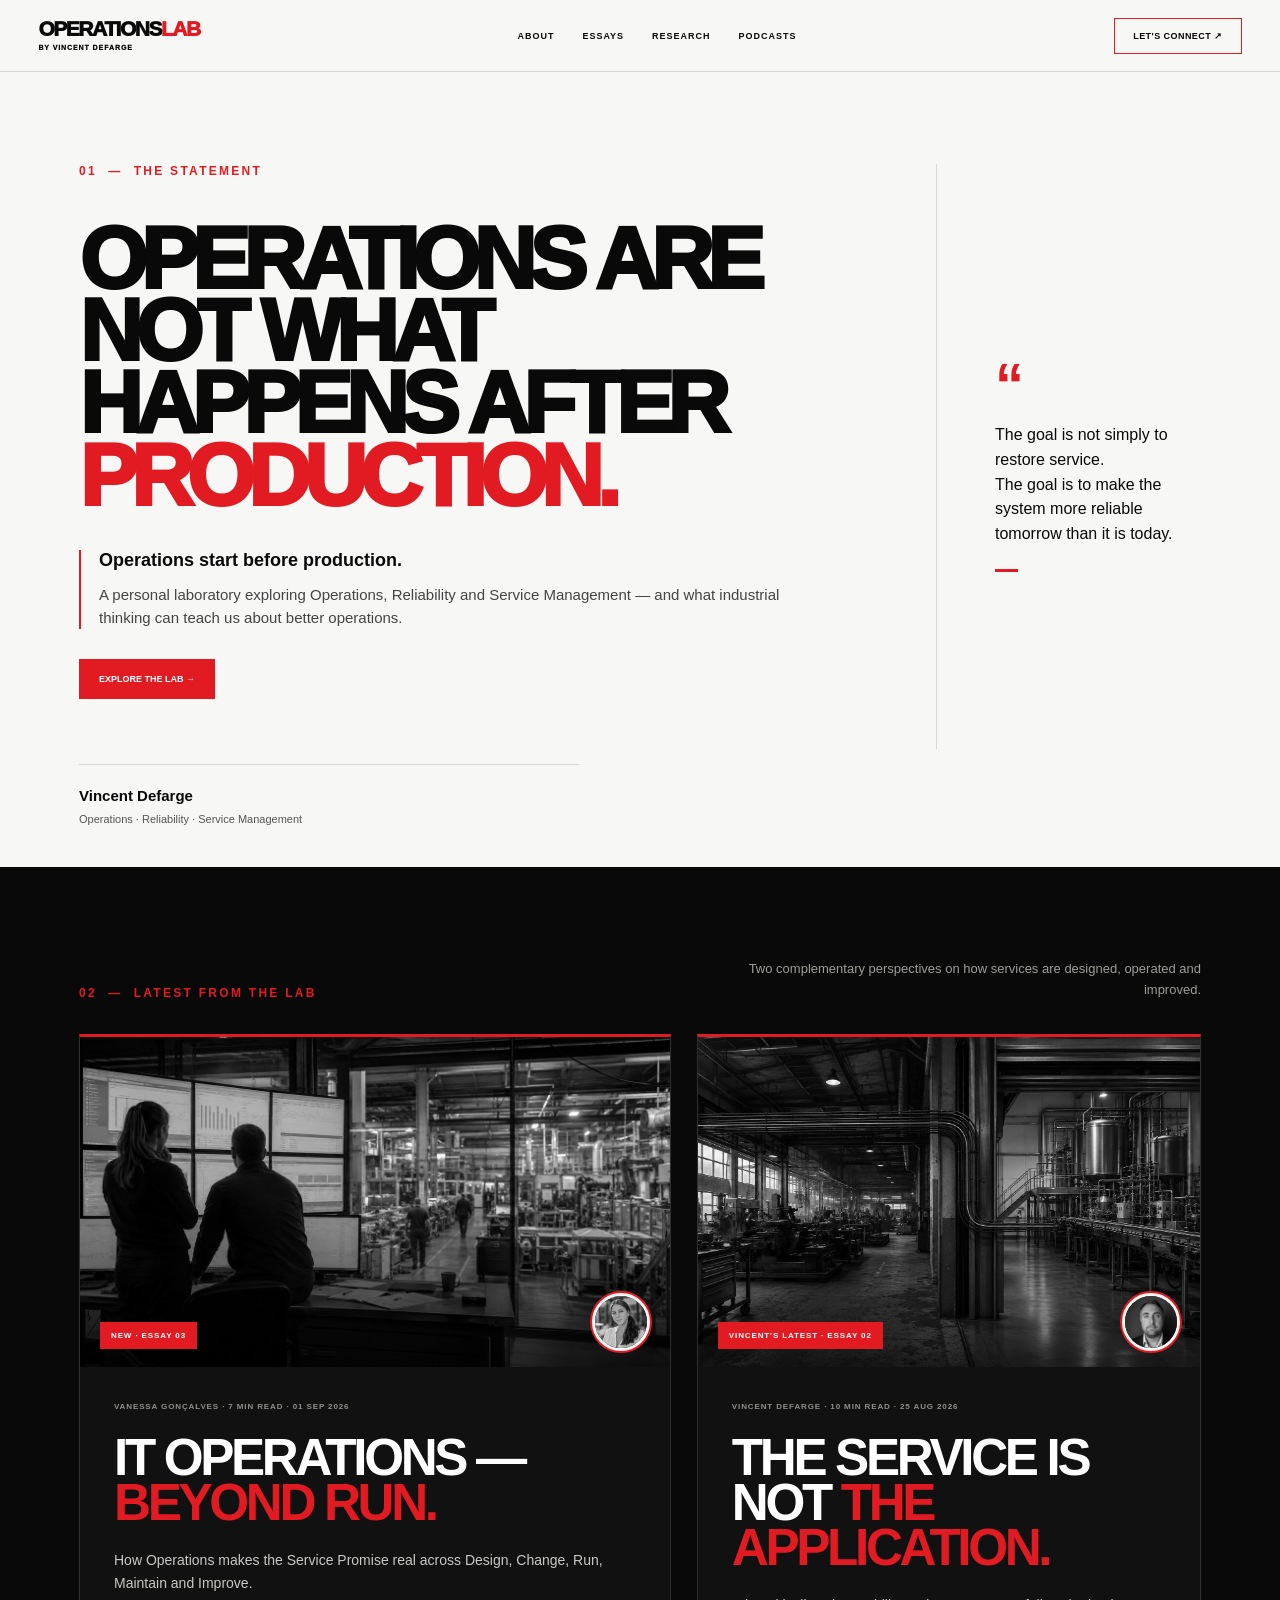
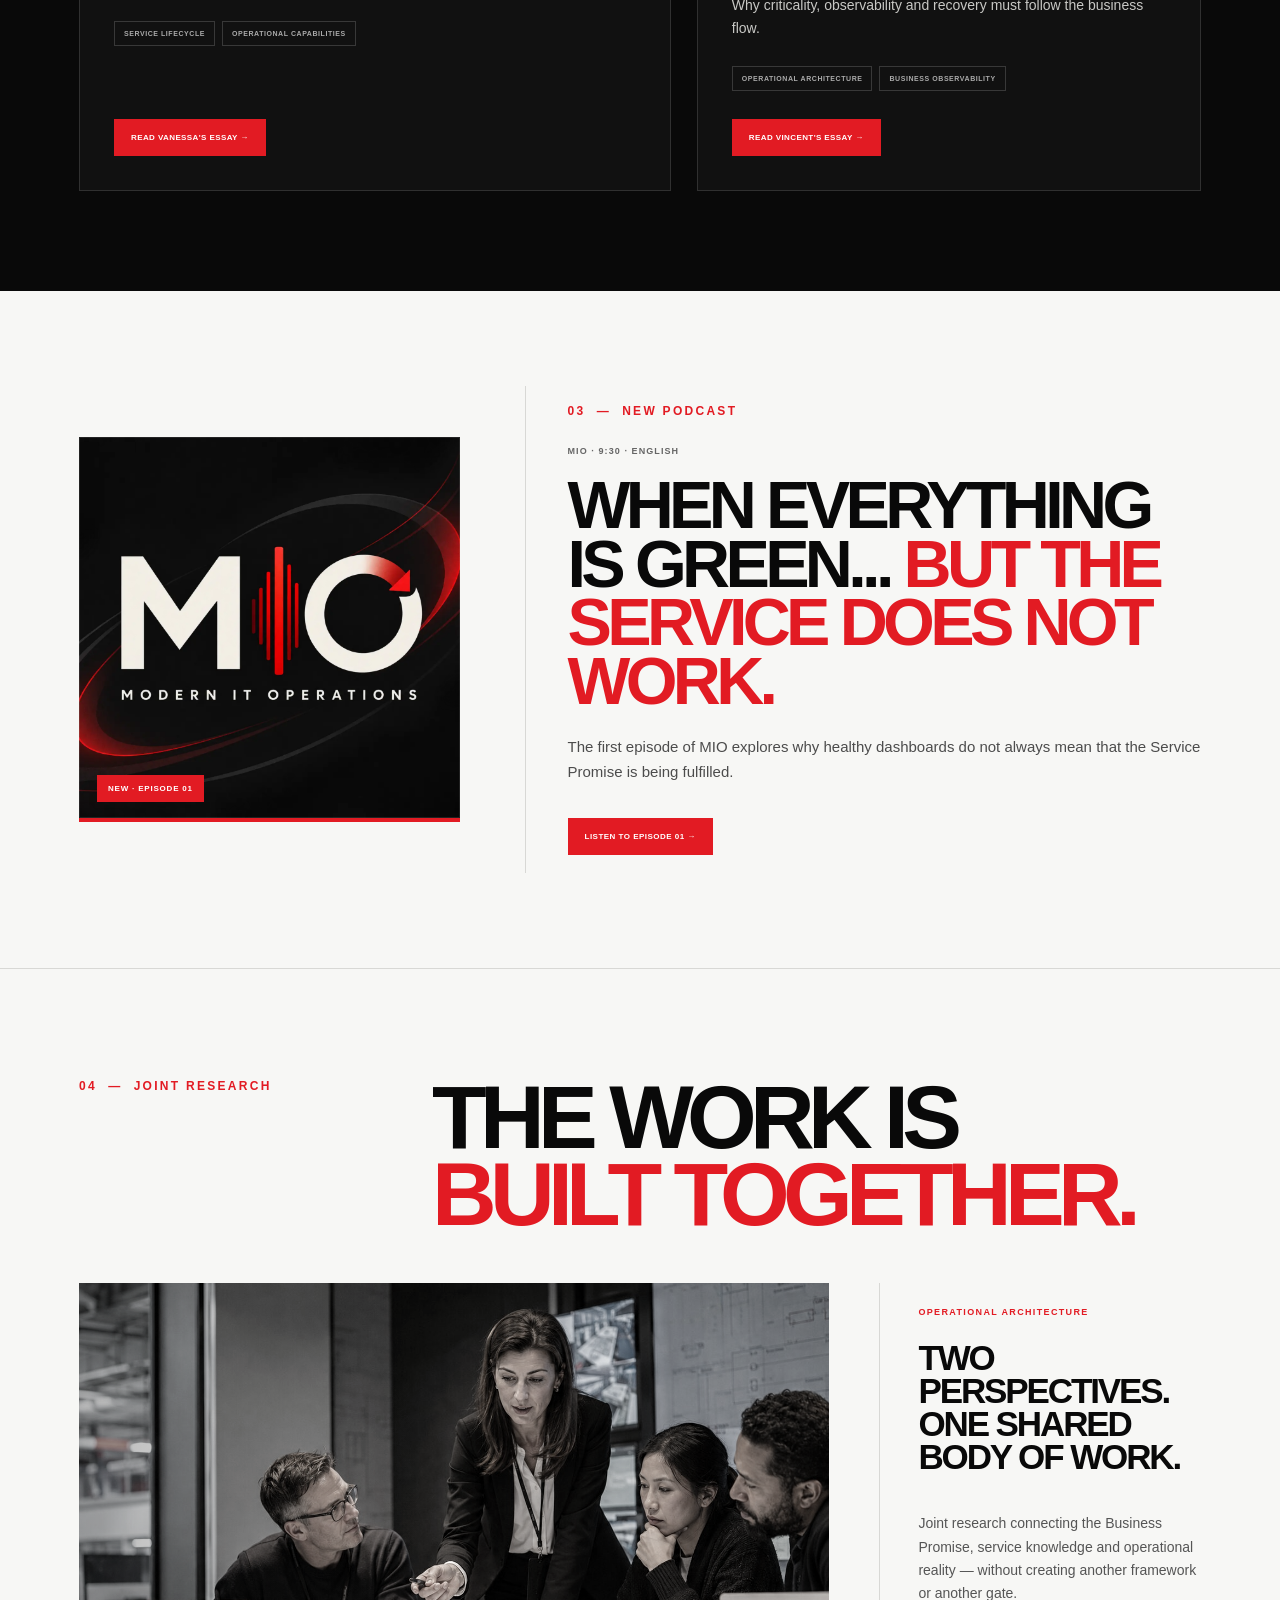
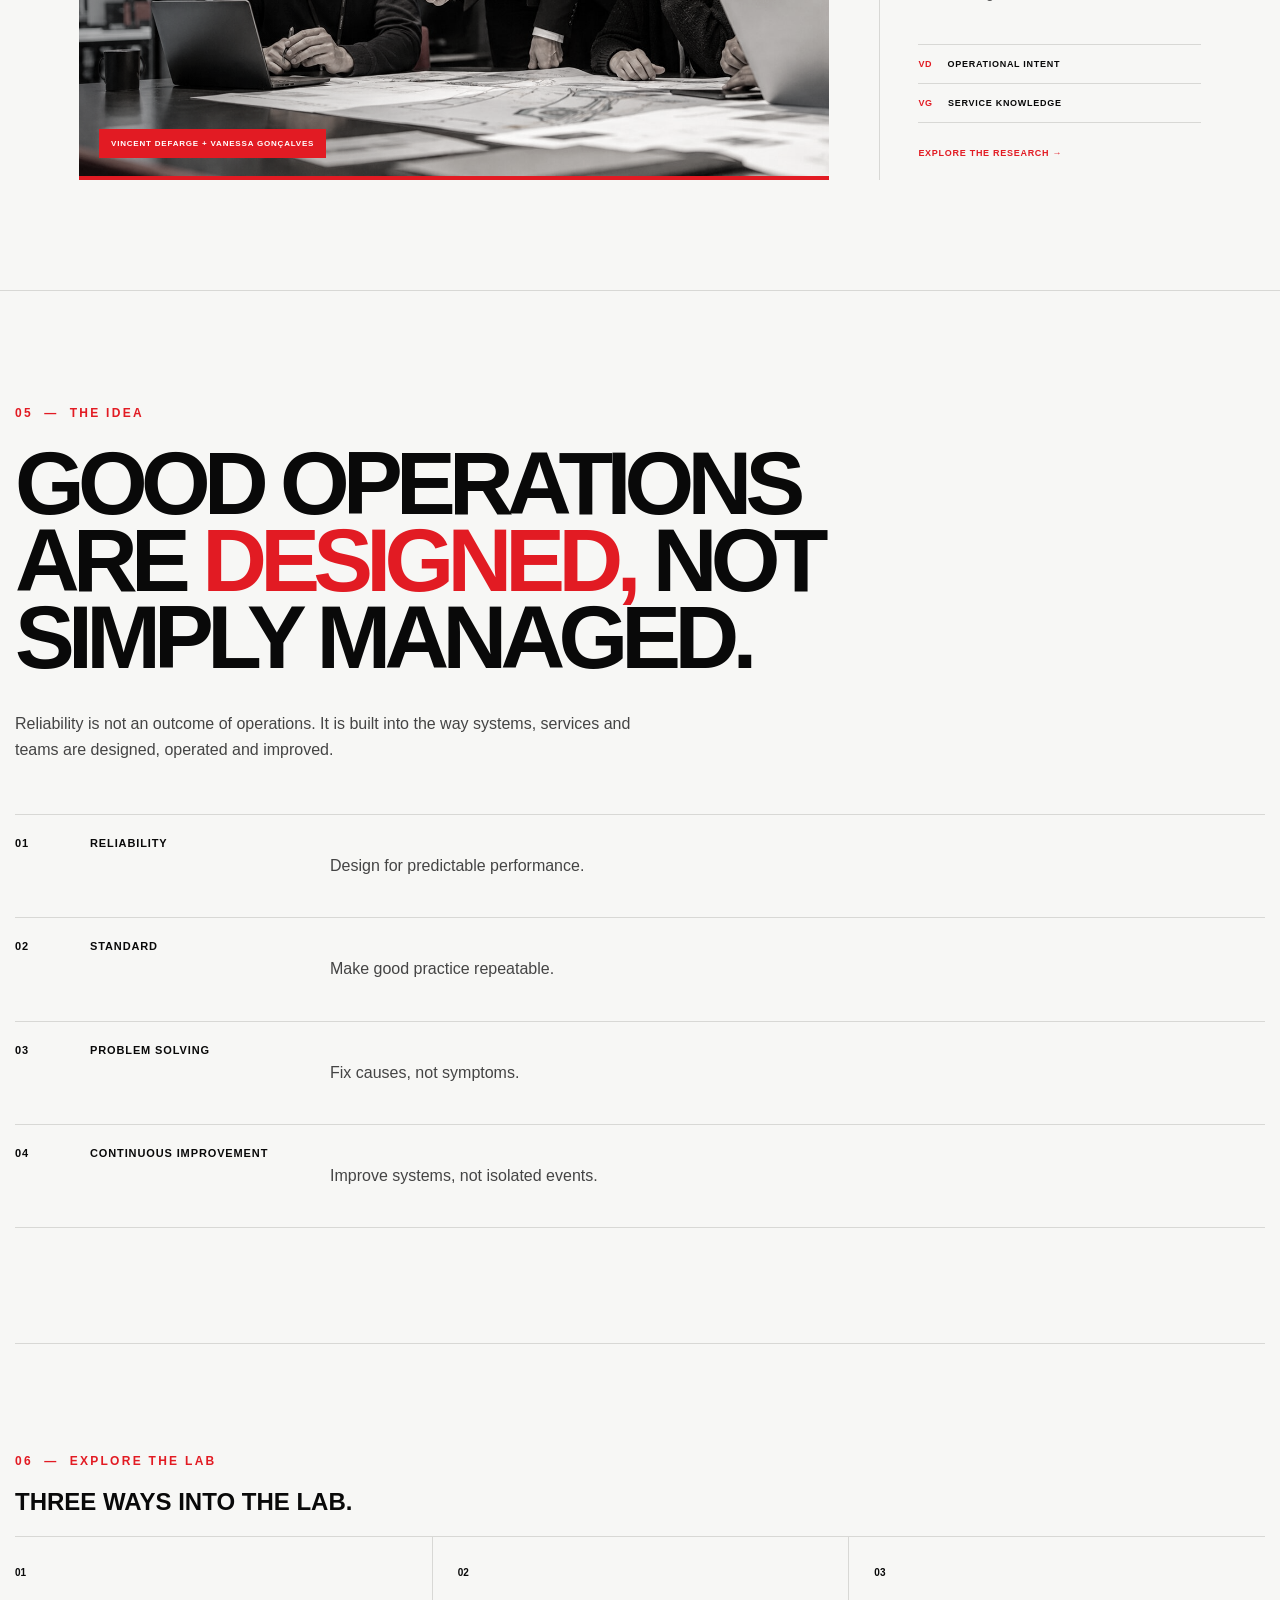
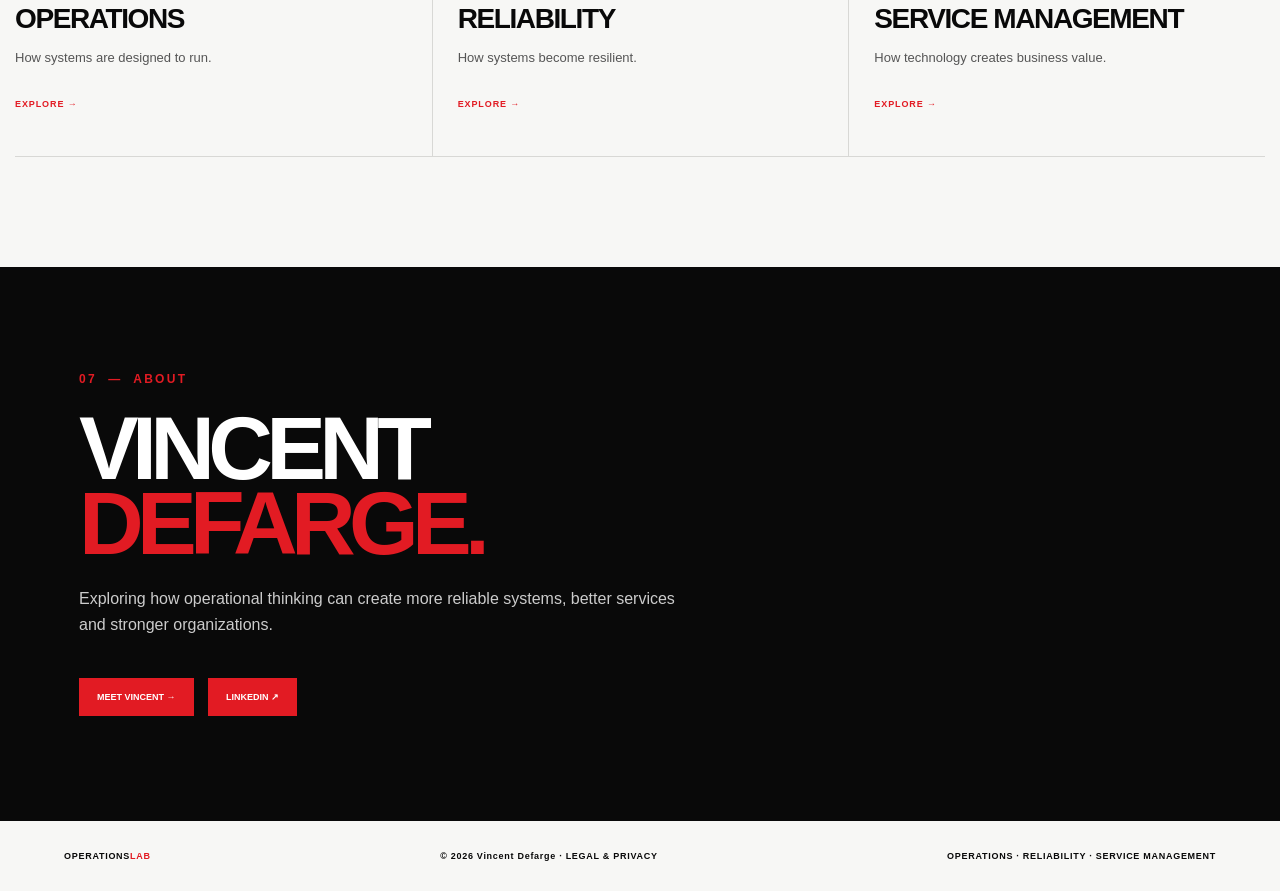
==== commit d8e72533: "Feature MIO podcast on Operations Lab" ====
--- a/index.html
+++ b/index.html
@@ -131,9 +131,25 @@
       </div>
     </section>
 
+    <section class="podcast-feature" aria-labelledby="podcast-feature-title">
+      <div class="container podcast-feature-grid">
+        <a class="podcast-feature-cover" href="/podcasts/#episode-01" aria-label="Listen to MIO episode 1">
+          <img src="/images/mio-podcast-cover.webp" alt="MIO — Modern IT Operations podcast cover" width="1200" height="1200" loading="lazy" decoding="async">
+          <span>NEW · EPISODE 01</span>
+        </a>
+        <div class="podcast-feature-copy">
+          <div class="kicker">03&nbsp;&nbsp;—&nbsp;&nbsp;NEW PODCAST</div>
+          <div class="podcast-feature-meta">MIO · 9:30 · ENGLISH</div>
+          <h2 id="podcast-feature-title">WHEN EVERYTHING IS GREEN... <span>BUT THE SERVICE DOES NOT WORK.</span></h2>
+          <p>The first episode of MIO explores why healthy dashboards do not always mean that the Service Promise is being fulfilled.</p>
+          <a href="/podcasts/#episode-01">LISTEN TO EPISODE 01 →</a>
+        </div>
+      </div>
+    </section>
+
     <section class="joint-research" aria-labelledby="joint-research-title">
       <div class="container joint-research-head">
-        <div class="kicker">03&nbsp;&nbsp;—&nbsp;&nbsp;JOINT RESEARCH</div>
+        <div class="kicker">04&nbsp;&nbsp;—&nbsp;&nbsp;JOINT RESEARCH</div>
         <h2 id="joint-research-title">THE WORK IS<br><span>BUILT TOGETHER.</span></h2>
       </div>
       <div class="container joint-research-grid">
@@ -152,7 +168,7 @@
     </section>
 
     <section class="container section">
-      <div class="kicker">04&nbsp;&nbsp;—&nbsp;&nbsp;THE IDEA</div>
+      <div class="kicker">05&nbsp;&nbsp;—&nbsp;&nbsp;THE IDEA</div>
       <h2>GOOD OPERATIONS ARE <span>DESIGNED,</span> NOT SIMPLY MANAGED.</h2>
       <p>Reliability is not an outcome of operations. It is built into the way systems, services and teams are designed, operated and improved.</p>
       <div class="list">
@@ -164,7 +180,7 @@
     </section>
 
     <section class="container explore">
-      <div class="kicker">05&nbsp;&nbsp;—&nbsp;&nbsp;EXPLORE THE LAB</div>
+      <div class="kicker">06&nbsp;&nbsp;—&nbsp;&nbsp;EXPLORE THE LAB</div>
       <h2>THREE WAYS <span>INTO THE LAB.</span></h2>
       <div class="explore-grid">
         <a class="explore-card" href="/essays/#operations"><div class="num">01</div><h3>OPERATIONS</h3><p>How systems are designed to run.</p><strong>EXPLORE →</strong></a>
@@ -175,7 +191,7 @@
 
     <section class="about">
       <div class="container">
-        <div class="kicker">06&nbsp;&nbsp;—&nbsp;&nbsp;ABOUT</div>
+        <div class="kicker">07&nbsp;&nbsp;—&nbsp;&nbsp;ABOUT</div>
         <h2>VINCENT<br><span>DEFARGE.</span></h2>
         <p>Exploring how operational thinking can create more reliable systems, better services and stronger organizations.</p>
         <a href="/about/">MEET VINCENT →</a>
--- a/css/home.css
+++ b/css/home.css
@@ -9,7 +9,8 @@
 .byline{border-top:1px solid var(--line);margin-top:65px;padding-top:22px;max-width:500px}.byline strong{font-size:15px}.byline div{font-size:11px;margin-top:8px;color:#555}
 .home-image{height:min(50vw,590px);overflow:hidden;margin-top:38px}.home-image img{width:100%;height:100%;object-fit:cover;object-position:center;display:block;filter:grayscale(1)}
 .cards{display:grid;grid-template-columns:1fr 1fr;border-bottom:1px solid var(--line)}.card{padding:34px 30px 42px 0}.card+.card{padding-left:30px;border-left:1px solid var(--line)}.num{font-size:10px;font-weight:900}.card h2{font-size:34px;letter-spacing:-.06em;margin:25px 0 12px}.card p{color:var(--muted);font-size:14px;line-height:1.45}
-.featured-essay{margin-top:0;padding:92px 0 100px;background:var(--black);color:#fff}.latest-essays-head{display:flex;align-items:flex-end;justify-content:space-between;gap:40px;margin-bottom:34px}.latest-essays-head>p{max-width:470px;margin:0;color:#9d9d99;font-size:13px;line-height:1.55;text-align:right}.latest-essays-grid{display:grid;grid-template-columns:minmax(0,1.08fr) minmax(0,.92fr);gap:26px;align-items:stretch}.latest-card{min-width:0;border:1px solid #303030;background:#111;display:flex;flex-direction:column;transition:border-color .2s ease}.latest-card-primary{border-top:3px solid var(--red)}.latest-card:hover,.latest-card:focus-within{border-color:#666}.latest-card-primary:hover,.latest-card-primary:focus-within{border-top-color:var(--red)}.latest-card-image{position:relative;display:block;height:310px;overflow:hidden;background:#191919}.latest-card-primary .latest-card-image{height:350px}.latest-card-image:after{content:"";position:absolute;inset:0;background:linear-gradient(180deg,transparent 48%,rgba(0,0,0,.62))}.latest-card-image>img{width:100%;height:100%;object-fit:cover;object-position:center;display:block;filter:grayscale(1);transition:transform .35s ease}.latest-card-image:hover>img,.latest-card-image:focus-visible>img{transform:scale(1.025)}.latest-card-image:focus-visible,.latest-card-link:focus-visible{outline:2px solid var(--red);outline-offset:3px}.latest-card-badge{position:absolute;left:20px;bottom:18px;z-index:2;background:var(--red);padding:9px 11px;font-size:8px;font-weight:900;letter-spacing:.11em}.latest-card-avatar{position:absolute;right:20px;bottom:16px;z-index:2;width:58px;height:58px;overflow:hidden;border:3px solid var(--paper);border-radius:50%;background:#222;box-shadow:0 0 0 2px var(--red)}.latest-card-avatar img{width:100%;height:100%;display:block;object-fit:cover;object-position:center;filter:grayscale(1)}.latest-card-avatar-vincent img{object-position:center 22%}.latest-card-copy{display:flex;flex:1;flex-direction:column;padding:34px}.latest-card-meta{color:#8f8f8b;font-size:8px;font-weight:900;letter-spacing:.11em;line-height:1.5}.latest-card h2{font-size:clamp(38px,4vw,58px);line-height:.88;letter-spacing:-.065em;margin:22px 0 24px}.latest-card h2 span{color:var(--red)}.latest-card-copy>p{max-width:560px;margin:0;color:#c8c8c5;font-size:14px;line-height:1.65}.latest-card-topics{display:flex;flex-wrap:wrap;gap:7px;list-style:none;padding:0;margin:26px 0 28px}.latest-card-topics li{border:1px solid #383838;padding:8px 9px;color:#aaa;font-size:7px;font-weight:900;letter-spacing:.08em}.latest-card-link{display:inline-block;align-self:flex-start;margin-top:auto;background:var(--red);color:#fff;padding:14px 17px;font-size:8px;font-weight:900;letter-spacing:.05em}
+.featured-essay{margin-top:0;padding:92px 0 100px;background:var(--black);color:#fff}.latest-essays-head{display:flex;align-items:flex-end;justify-content:space-between;gap:40px;margin-bottom:34px}.latest-essays-head>p{max-width:470px;margin:0;color:#9d9d99;font-size:13px;line-height:1.55;text-align:right}.latest-essays-grid{display:grid;grid-template-columns:minmax(0,1.08fr) minmax(0,.92fr);gap:26px;align-items:stretch}.latest-card{min-width:0;border:1px solid #303030;border-top:3px solid var(--red);background:#111;display:flex;flex-direction:column;transition:border-color .2s ease}.latest-card-primary{border-top:3px solid var(--red)}.latest-card:hover,.latest-card:focus-within{border-color:#666;border-top-color:var(--red)}.latest-card-primary:hover,.latest-card-primary:focus-within{border-top-color:var(--red)}.latest-card-image{position:relative;display:block;height:330px;overflow:hidden;background:#191919}.latest-card-primary .latest-card-image{height:330px}.latest-card-image:after{content:"";position:absolute;inset:0;background:linear-gradient(180deg,transparent 48%,rgba(0,0,0,.62))}.latest-card-image>img{width:100%;height:100%;object-fit:cover;object-position:center;display:block;filter:grayscale(1);transition:transform .35s ease}.latest-card-image:hover>img,.latest-card-image:focus-visible>img{transform:scale(1.025)}.latest-card-image:focus-visible,.latest-card-link:focus-visible{outline:2px solid var(--red);outline-offset:3px}.latest-card-badge{position:absolute;left:20px;bottom:18px;z-index:2;background:var(--red);padding:9px 11px;font-size:8px;font-weight:900;letter-spacing:.11em}.latest-card-avatar{position:absolute;right:20px;bottom:16px;z-index:2;width:58px;height:58px;overflow:hidden;border:3px solid var(--paper);border-radius:50%;background:#222;box-shadow:0 0 0 2px var(--red)}.latest-card-avatar img{width:100%;height:100%;display:block;object-fit:cover;object-position:center;filter:grayscale(1)}.latest-card-avatar-vincent img{object-position:center 22%}.latest-card-copy{display:flex;flex:1;flex-direction:column;padding:34px}.latest-card-meta{color:#8f8f8b;font-size:8px;font-weight:900;letter-spacing:.11em;line-height:1.5}.latest-card h2{font-size:clamp(38px,4vw,58px);line-height:.88;letter-spacing:-.065em;margin:22px 0 24px}.latest-card h2 span{color:var(--red)}.latest-card-copy>p{max-width:560px;margin:0;color:#c8c8c5;font-size:14px;line-height:1.65}.latest-card-topics{display:flex;flex-wrap:wrap;gap:7px;list-style:none;padding:0;margin:26px 0 28px}.latest-card-topics li{border:1px solid #383838;padding:8px 9px;color:#aaa;font-size:7px;font-weight:900;letter-spacing:.08em}.latest-card-link{display:inline-block;align-self:flex-start;margin-top:auto;background:var(--red);color:#fff;padding:14px 17px;font-size:8px;font-weight:900;letter-spacing:.05em}
+.podcast-feature{padding:95px 0;border-bottom:1px solid var(--line)}.podcast-feature-grid{display:grid;grid-template-columns:minmax(280px,.72fr) minmax(0,1.28fr);gap:65px;align-items:center}.podcast-feature-cover{position:relative;display:block;overflow:hidden;background:#090909;border-bottom:4px solid var(--red)}.podcast-feature-cover:after{content:"";position:absolute;inset:0;border:1px solid rgba(255,255,255,.1);pointer-events:none}.podcast-feature-cover img{display:block;width:100%;height:auto;aspect-ratio:1;object-fit:cover;transition:transform .35s ease}.podcast-feature-cover:hover img,.podcast-feature-cover:focus-visible img{transform:scale(1.02)}.podcast-feature-cover:focus-visible,.podcast-feature-copy>a:focus-visible{outline:2px solid var(--red);outline-offset:3px}.podcast-feature-cover span{position:absolute;z-index:1;left:18px;bottom:16px;background:var(--red);color:#fff;padding:9px 11px;font-size:8px;font-weight:900;letter-spacing:.1em}.podcast-feature-copy{border-left:1px solid var(--line);padding:18px 0 18px 42px}.podcast-feature-meta{margin-top:28px;color:#666;font-size:9px;font-weight:900;letter-spacing:.12em}.podcast-feature h2{font-size:clamp(42px,5.2vw,76px);line-height:.88;letter-spacing:-.07em;margin:20px 0 25px}.podcast-feature h2 span{color:var(--red)}.podcast-feature p{max-width:650px;color:#4c4c4c;font-size:15px;line-height:1.65}.podcast-feature-copy>a{display:inline-block;margin-top:18px;background:var(--red);color:#fff;padding:14px 17px;font-size:8px;font-weight:900;letter-spacing:.06em}
 .joint-research{padding:110px 0;border-bottom:1px solid var(--line)}.joint-research-head{display:grid;grid-template-columns:27% 73%;gap:50px;align-items:start}.joint-research-head h2{font-size:clamp(55px,7vw,105px);line-height:.86;letter-spacing:-.075em;margin:0 0 50px}.joint-research-head h2 span{color:var(--red)}.joint-research-grid{display:grid;grid-template-columns:minmax(0,1.4fr) minmax(300px,.6fr);gap:50px;align-items:stretch}.joint-research-image{position:relative;display:block;overflow:hidden;border-bottom:4px solid var(--red);background:#171717}.joint-research-image:after{content:"";position:absolute;inset:0;background:linear-gradient(90deg,rgba(0,0,0,.28),transparent 48%)}.joint-research-image img{display:block;width:100%;height:100%;min-height:420px;object-fit:cover;filter:grayscale(.78) contrast(1.04);transition:transform .35s ease}.joint-research-image:hover img,.joint-research-image:focus-visible img{transform:scale(1.02)}.joint-research-image span{position:absolute;z-index:1;left:20px;bottom:18px;background:var(--red);color:#fff;padding:10px 12px;font-size:8px;font-weight:900;letter-spacing:.1em}.joint-research-copy{border-left:1px solid var(--line);padding:24px 0 22px 38px;display:flex;flex-direction:column}.joint-research-label{color:var(--red);font-size:9px;font-weight:900;letter-spacing:.15em}.joint-research-copy h3{font-size:35px;line-height:.94;letter-spacing:-.06em;margin:25px 0}.joint-research-copy>p{font-size:14px;line-height:1.65;color:#555}.joint-research-roles{border-top:1px solid var(--line);margin:25px 0}.joint-research-roles div{padding:14px 0;border-bottom:1px solid var(--line);font-size:9px;font-weight:900;letter-spacing:.08em}.joint-research-roles b{color:var(--red);margin-right:12px}.joint-research-copy>a{display:inline-block;margin-top:auto;color:var(--red);font-size:9px;font-weight:900;letter-spacing:.08em}
 .section{padding:115px 0;border-bottom:1px solid var(--line)}.section h2{font-size:clamp(55px,7vw,105px);line-height:.86;letter-spacing:-.075em;margin:25px 0 35px;max-width:900px}.section h2 span{color:var(--red)}.section p{max-width:650px;line-height:1.65;color:#444;font-size:16px}
 .list{margin-top:50px;border-top:1px solid var(--line)}.list-row{display:grid;grid-template-columns:55px 220px 1fr;gap:20px;padding:22px 0;border-bottom:1px solid var(--line);font-size:13px}.list-row strong{font-size:11px;letter-spacing:.08em}
@@ -28,6 +29,6 @@
   .nav::-webkit-scrollbar{display:none}
 }
 
-@media(max-width:900px){.hero-grid,.latest-essays-grid,.joint-research-head,.joint-research-grid{grid-template-columns:1fr}.latest-essays-grid{gap:22px}.latest-card,.latest-card-primary{border-top:1px solid #303030}.latest-card-primary{border-top:3px solid var(--red)}.latest-card-image,.latest-card-primary .latest-card-image{height:min(62vw,430px)}.joint-research-copy{border-left:0;border-top:1px solid var(--line);padding:32px 0 0}.joint-research-image img{min-height:0;aspect-ratio:16/10}.quote{border-left:0;border-top:1px solid var(--line);padding:45px 0 0;min-height:auto}.hero{padding-top:80px}.hero h1{font-size:clamp(54px,12vw,88px)}}
-@media(max-width:700px){.logo{font-size:17px}.connect{padding:9px 11px}.container{padding:0 22px}.hero{padding:70px 0 45px}.hero h1{font-size:clamp(48px,14vw,76px);margin-top:35px;overflow-wrap:break-word}.kicker{font-size:10px}.home-image{height:58vw;min-height:280px}.cards,.explore-grid{grid-template-columns:1fr}.card,.card+.card,.explore-card,.explore-card+.explore-card{padding:28px 0;border-left:0}.explore-card+.explore-card{border-top:1px solid var(--line)}.featured-essay{margin-top:0;padding:68px 0 74px}.latest-essays-head{display:block;margin-bottom:28px}.latest-essays-head>p{margin-top:16px;text-align:left}.latest-essays-grid{gap:18px}.latest-card-image,.latest-card-primary .latest-card-image{height:70vw;min-height:270px;max-height:360px}.latest-card-avatar{right:17px;bottom:15px;width:52px;height:52px}.latest-card-copy{padding:28px 23px}.latest-card h2{font-size:clamp(38px,11vw,52px);margin-top:20px}.latest-card-topics{gap:6px}.latest-card-link{display:flex;align-items:center;justify-content:center;align-self:stretch;min-height:45px;text-align:center}.list-row{grid-template-columns:35px 1fr;gap:10px}.list-row p{grid-column:2;margin:0}.joint-research{padding:75px 0}.joint-research-head h2{margin-top:24px;margin-bottom:35px}.joint-research-image img{aspect-ratio:4/3;object-position:62% center}.joint-research-copy h3{font-size:31px}.section,.explore,.about{padding:75px 0}footer{display:block;line-height:2.2;padding:25px 22px}}
+@media(max-width:900px){.hero-grid,.latest-essays-grid,.podcast-feature-grid,.joint-research-head,.joint-research-grid{grid-template-columns:1fr}.latest-essays-grid{gap:22px}.latest-card{border-top:3px solid var(--red)}.latest-card-image,.latest-card-primary .latest-card-image{height:min(62vw,430px)}.podcast-feature-grid{gap:38px}.podcast-feature-cover{max-width:560px}.podcast-feature-copy{border-left:0;border-top:1px solid var(--line);padding:32px 0 0}.joint-research-copy{border-left:0;border-top:1px solid var(--line);padding:32px 0 0}.joint-research-image img{min-height:0;aspect-ratio:16/10}.quote{border-left:0;border-top:1px solid var(--line);padding:45px 0 0;min-height:auto}.hero{padding-top:80px}.hero h1{font-size:clamp(54px,12vw,88px)}}
+@media(max-width:700px){.logo{font-size:17px}.connect{padding:9px 11px}.container{padding:0 22px}.hero{padding:70px 0 45px}.hero h1{font-size:clamp(48px,14vw,76px);margin-top:35px;overflow-wrap:break-word}.kicker{font-size:10px}.home-image{height:58vw;min-height:280px}.cards,.explore-grid{grid-template-columns:1fr}.card,.card+.card,.explore-card,.explore-card+.explore-card{padding:28px 0;border-left:0}.explore-card+.explore-card{border-top:1px solid var(--line)}.featured-essay{margin-top:0;padding:68px 0 74px}.latest-essays-head{display:block;margin-bottom:28px}.latest-essays-head>p{margin-top:16px;text-align:left}.latest-essays-grid{gap:18px}.latest-card-image,.latest-card-primary .latest-card-image{height:70vw;min-height:270px;max-height:360px}.latest-card-avatar{right:17px;bottom:15px;width:52px;height:52px}.latest-card-copy{padding:28px 23px}.latest-card h2{font-size:clamp(38px,11vw,52px);margin-top:20px}.latest-card-topics{gap:6px}.latest-card-link{display:flex;align-items:center;justify-content:center;align-self:stretch;min-height:45px;text-align:center}.podcast-feature{padding:70px 0}.podcast-feature-grid{gap:30px}.podcast-feature h2{font-size:clamp(39px,11vw,55px)}.podcast-feature-copy>a{display:flex;align-items:center;justify-content:center;min-height:45px;text-align:center}.list-row{grid-template-columns:35px 1fr;gap:10px}.list-row p{grid-column:2;margin:0}.joint-research{padding:75px 0}.joint-research-head h2{margin-top:24px;margin-bottom:35px}.joint-research-image img{aspect-ratio:4/3;object-position:62% center}.joint-research-copy h3{font-size:31px}.section,.explore,.about{padding:75px 0}footer{display:block;line-height:2.2;padding:25px 22px}}
 @media(prefers-reduced-motion:reduce){.latest-card-image>img{transition:none}.latest-card-image:hover>img,.latest-card-image:focus-visible>img{transform:none}}
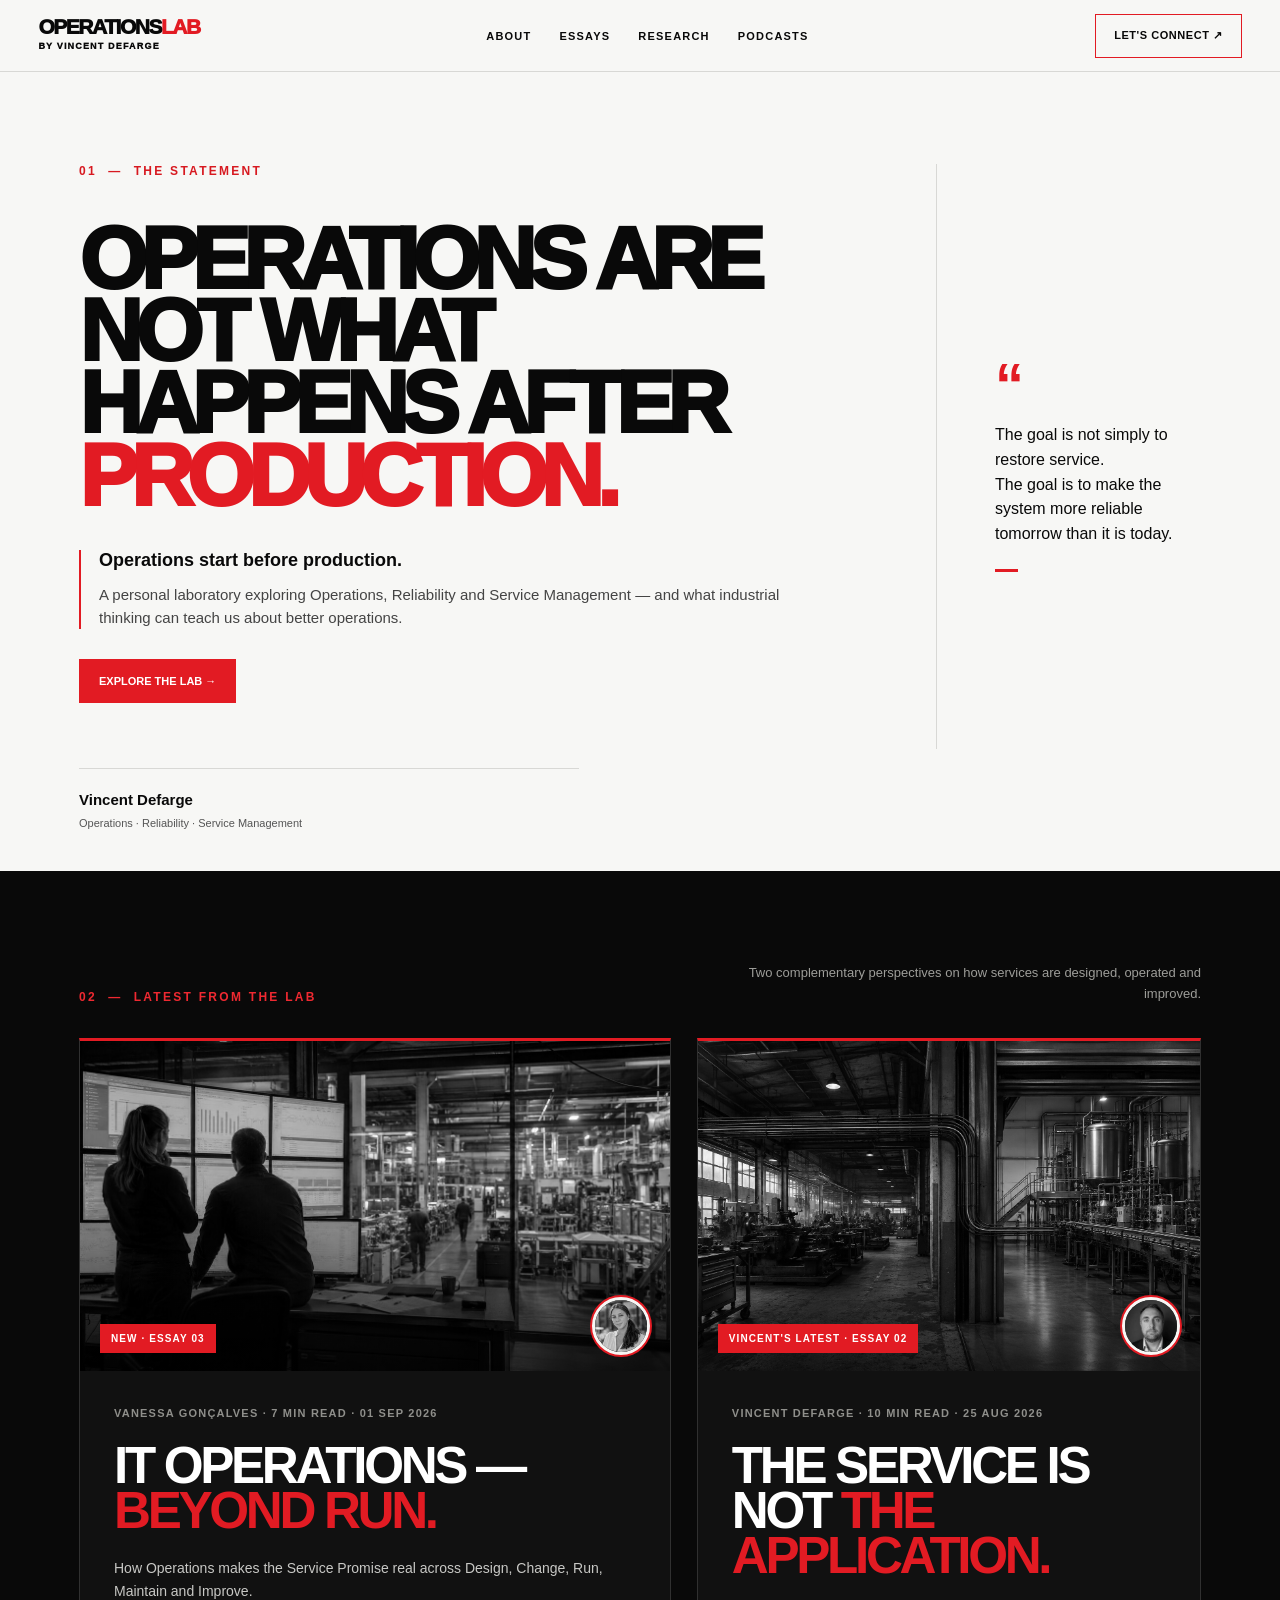
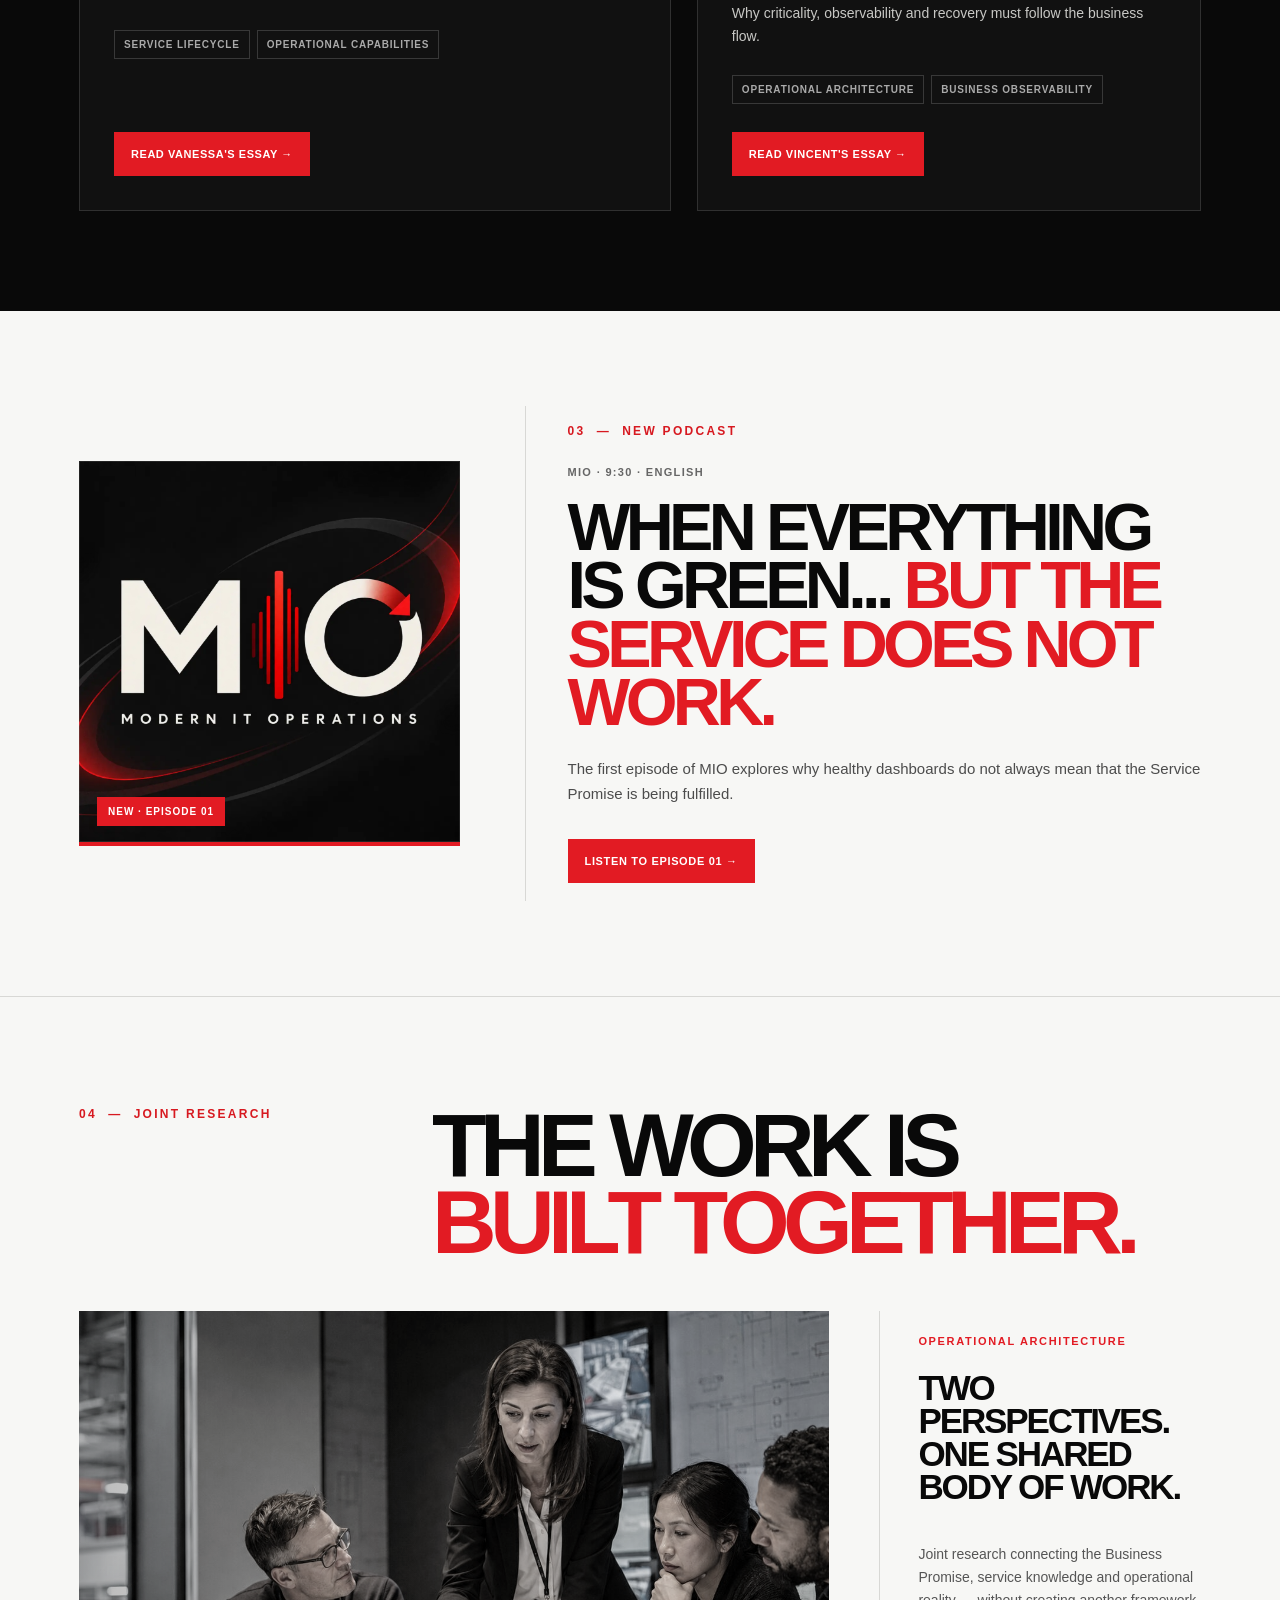
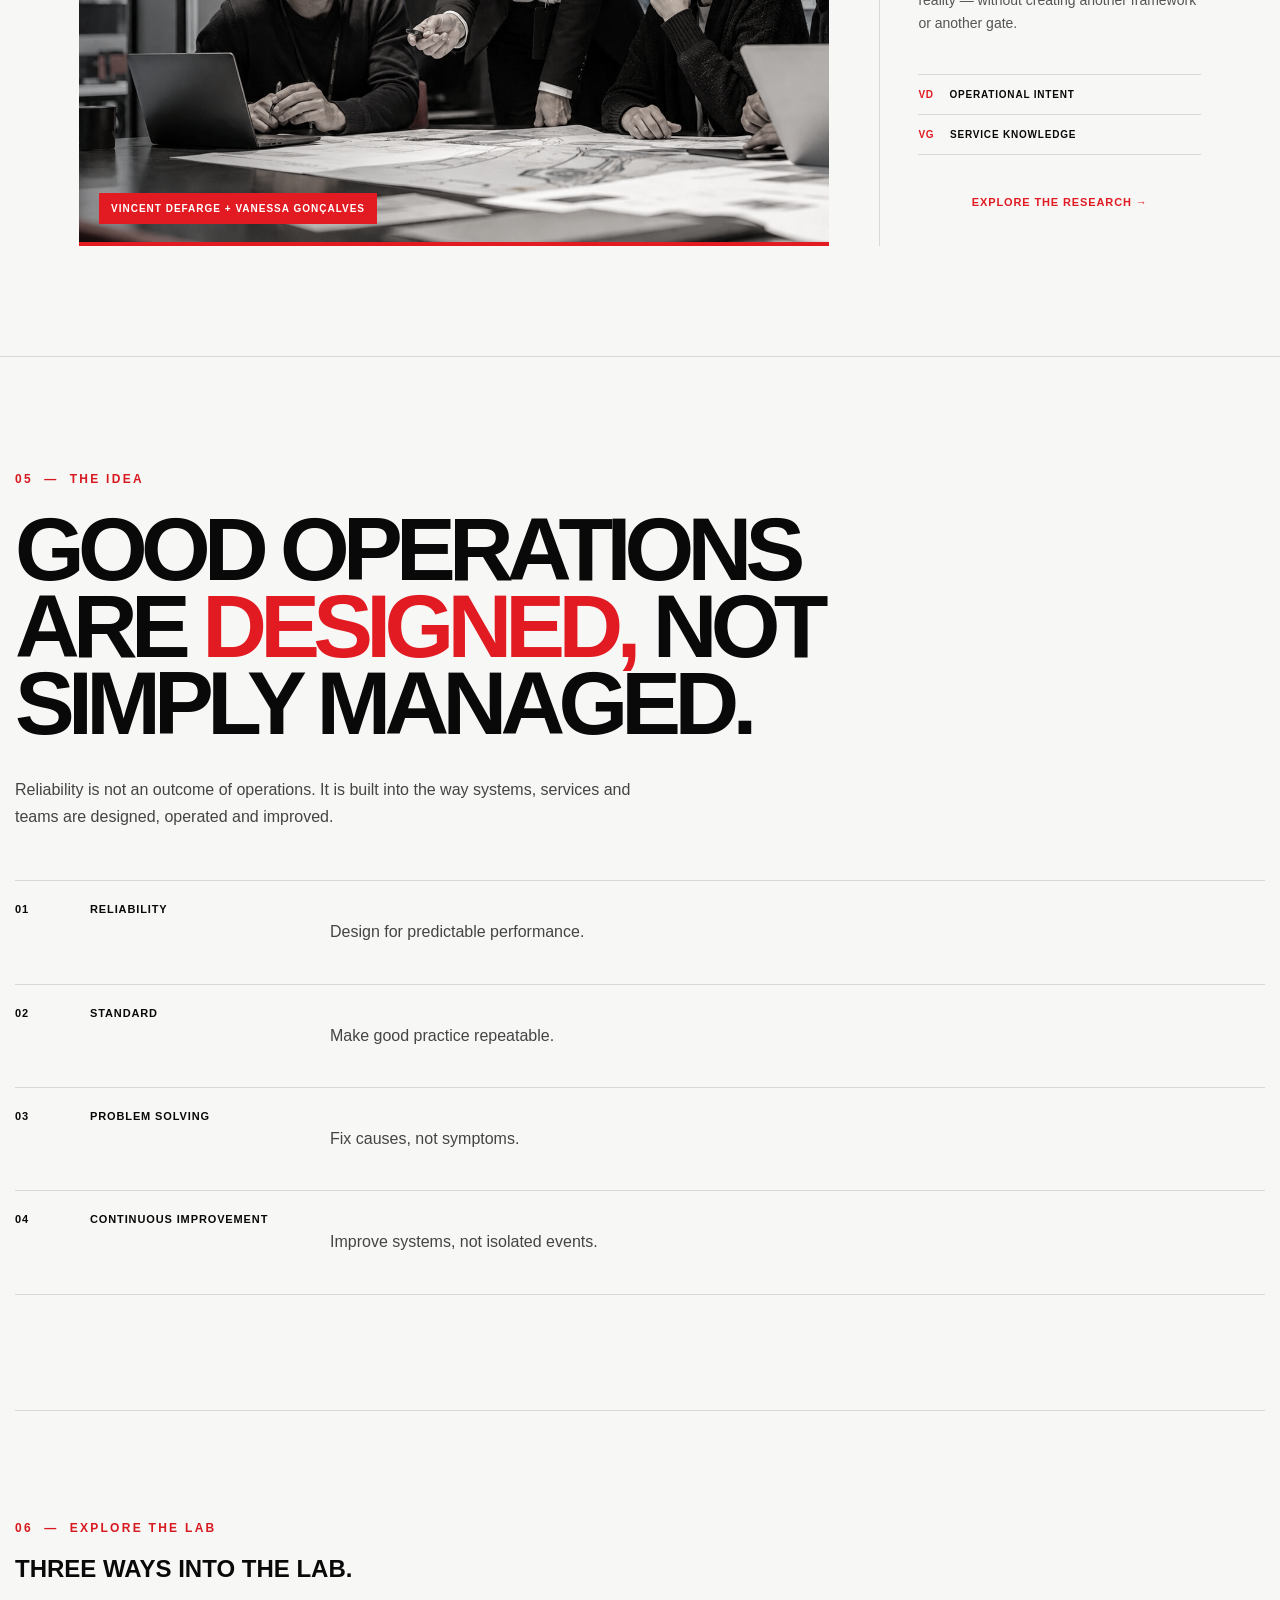
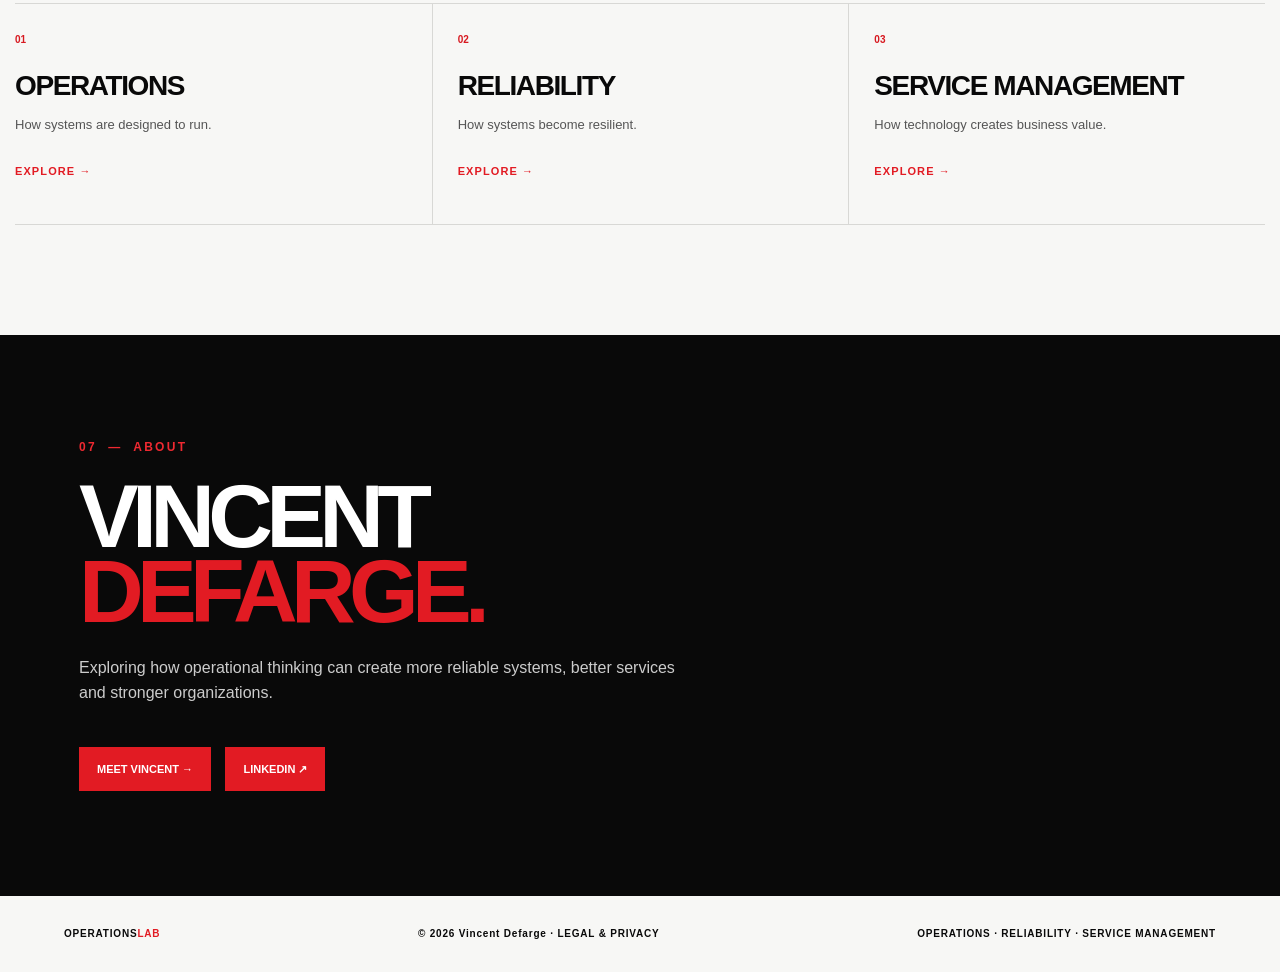
==== commit 8b7e71c0: "Improve navigation consistency and accessibility" ====
--- a/index.html
+++ b/index.html
@@ -52,9 +52,11 @@
   }
   </script>
   <link rel="stylesheet" href="css/home.css">
+  <link rel="stylesheet" href="/css/accessibility.css">
   <script defer src="https://cdn.vercel-insights.com/v1/script.js"></script>
 </head>
 <body>
+  <a class="skip-link" href="#main-content">SKIP TO CONTENT</a>
   <header class="header">
     <a class="logo" href="/" aria-label="Operations Lab home">OPERATIONS<span>LAB</span><small>BY VINCENT DEFARGE</small></a>
     <nav class="nav" aria-label="Main navigation">
@@ -65,7 +67,7 @@
     <a class="connect" href="https://www.linkedin.com/in/vincent-defarge-165a844b/" target="_blank" rel="noopener">LET'S CONNECT ↗</a>
   </header>
 
-  <main>
+  <main id="main-content" tabindex="-1">
     <section class="hero">
       <div class="container hero-grid">
         <div class="hero-copy">
--- a/css/accessibility.css
+++ b/css/accessibility.css
@@ -0,0 +1,176 @@
+:root{
+  --red-text-light:#d71920;
+  --red-text-dark:#ef2931;
+  --muted-text-light:#555;
+}
+
+/* Keyboard access */
+.skip-link{
+  position:fixed;
+  top:10px;
+  left:12px;
+  z-index:1000;
+  padding:12px 16px;
+  background:#090909;
+  color:#fff;
+  border:2px solid #fff;
+  font-size:12px;
+  font-weight:900;
+  letter-spacing:.08em;
+  transform:translateY(-160%);
+  transition:transform .16s ease;
+}
+.skip-link:focus-visible{transform:translateY(0);outline:3px solid var(--red-text-dark);outline-offset:3px}
+#main-content{scroll-margin-top:112px}
+#main-content:focus{outline:none}
+a:focus-visible{outline:3px solid currentColor;outline-offset:4px}
+
+/* Shared header and footer legibility */
+.header .logo small{font-size:9px;line-height:1.1}
+.header .nav a{
+  display:inline-flex;
+  align-items:center;
+  min-height:44px;
+  font-size:11px;
+}
+.header .nav a.active{color:var(--red-text-light)}
+.header .connect{
+  display:inline-flex;
+  align-items:center;
+  justify-content:center;
+  min-height:44px;
+  font-size:11px;
+}
+body footer{font-size:10px;line-height:1.6}
+body footer span{color:var(--red-text-light)}
+
+/* Editorial labels and metadata */
+body .kicker{font-size:12px;color:var(--red-text-light)}
+body .meta,
+body [class$="-meta"],
+body [class$="-label"],
+body .role-org,
+body .author-role,
+body .research-role,
+body .section-label,
+body .updated{font-size:11px}
+
+body .meta,
+body .side-note small{color:var(--muted-text-light)}
+
+body .side,
+body .side .back,
+body .side nav a,
+body .sidequote{font-size:11px}
+
+body .num,
+body .latest-card-badge,
+body .latest-card-topics li,
+body .podcast-feature-cover span,
+body .joint-research-image span,
+body .joint-research-roles div,
+body .topics span,
+body .fracture b,
+body .continuity b,
+body .continuity strong,
+body .comparison small,
+body .perspectives b,
+body .loop b,
+body .learning-steps li>span,
+body .summary dt,
+body .error-panel small{font-size:10px}
+
+body .hero-btn,
+body .latest-card-link,
+body .podcast-feature-copy>a,
+body .joint-research-copy>a,
+body .explore-card strong,
+body .about a,
+body .feature strong,
+body .archive-copy strong,
+body .research-collaboration a,
+body .work-list strong,
+body .people a,
+body .platform-link,
+body .cta a,
+body .status a,
+body .actions a,
+body .closing-actions a,
+body .author-card a{font-size:11px}
+
+body .portrait-frame figcaption small,
+body .principle b,
+body .belief b,
+body .research-collaborators b,
+body .research-collaborators span,
+body .joint-label,
+body .person-heading small,
+body .work-list small,
+body .takeaways b,
+body .takeaways strong,
+body .fact strong{font-size:11px}
+
+/* Accessible red for small text on light backgrounds */
+body .nav a.active,
+body .kicker,
+body .side .label,
+body .feature .meta,
+body .feature strong,
+body .archive-copy strong,
+body .num,
+body .role-label,
+body .research-collaborators span,
+body .research-collaboration a,
+body .joint-label,
+body .fracture b,
+body .continuity b,
+body .work-list small,
+body .work-list strong,
+body .research-role,
+body .people a,
+body .platform-link,
+body .cta a.secondary,
+body .comparison .good-win small,
+body .learning-steps li>span,
+body .author-label,
+body .author-card a,
+body .essay-navigation span,
+body .section-label{color:var(--red-text-light)}
+
+/* Equivalent contrast for labels placed on black surfaces */
+body .featured-essay .kicker,
+body .about .kicker,
+body .why .kicker,
+body .themes .kicker,
+body .themes .num,
+body .lenses .kicker,
+body .lenses .person-heading small,
+body .lenses .topics b,
+body .status .kicker,
+body .note .kicker,
+body .note .takeaways b,
+body .dark-section .kicker,
+body .content-dark .kicker,
+body .dark-section .learning-steps li>span{color:var(--red-text-dark)}
+
+/* Comfortable touch targets for primary actions */
+body .hero-btn,
+body .latest-card-link,
+body .podcast-feature-copy>a,
+body .joint-research-copy>a,
+body .about a,
+body .platform-link,
+body .cta a,
+body .status a,
+body .actions a,
+body .closing-actions a{
+  display:inline-flex;
+  align-items:center;
+  justify-content:center;
+  min-height:44px;
+}
+
+@media(prefers-reduced-motion:reduce){
+  html{scroll-behavior:auto}
+  .skip-link{transition:none}
+}
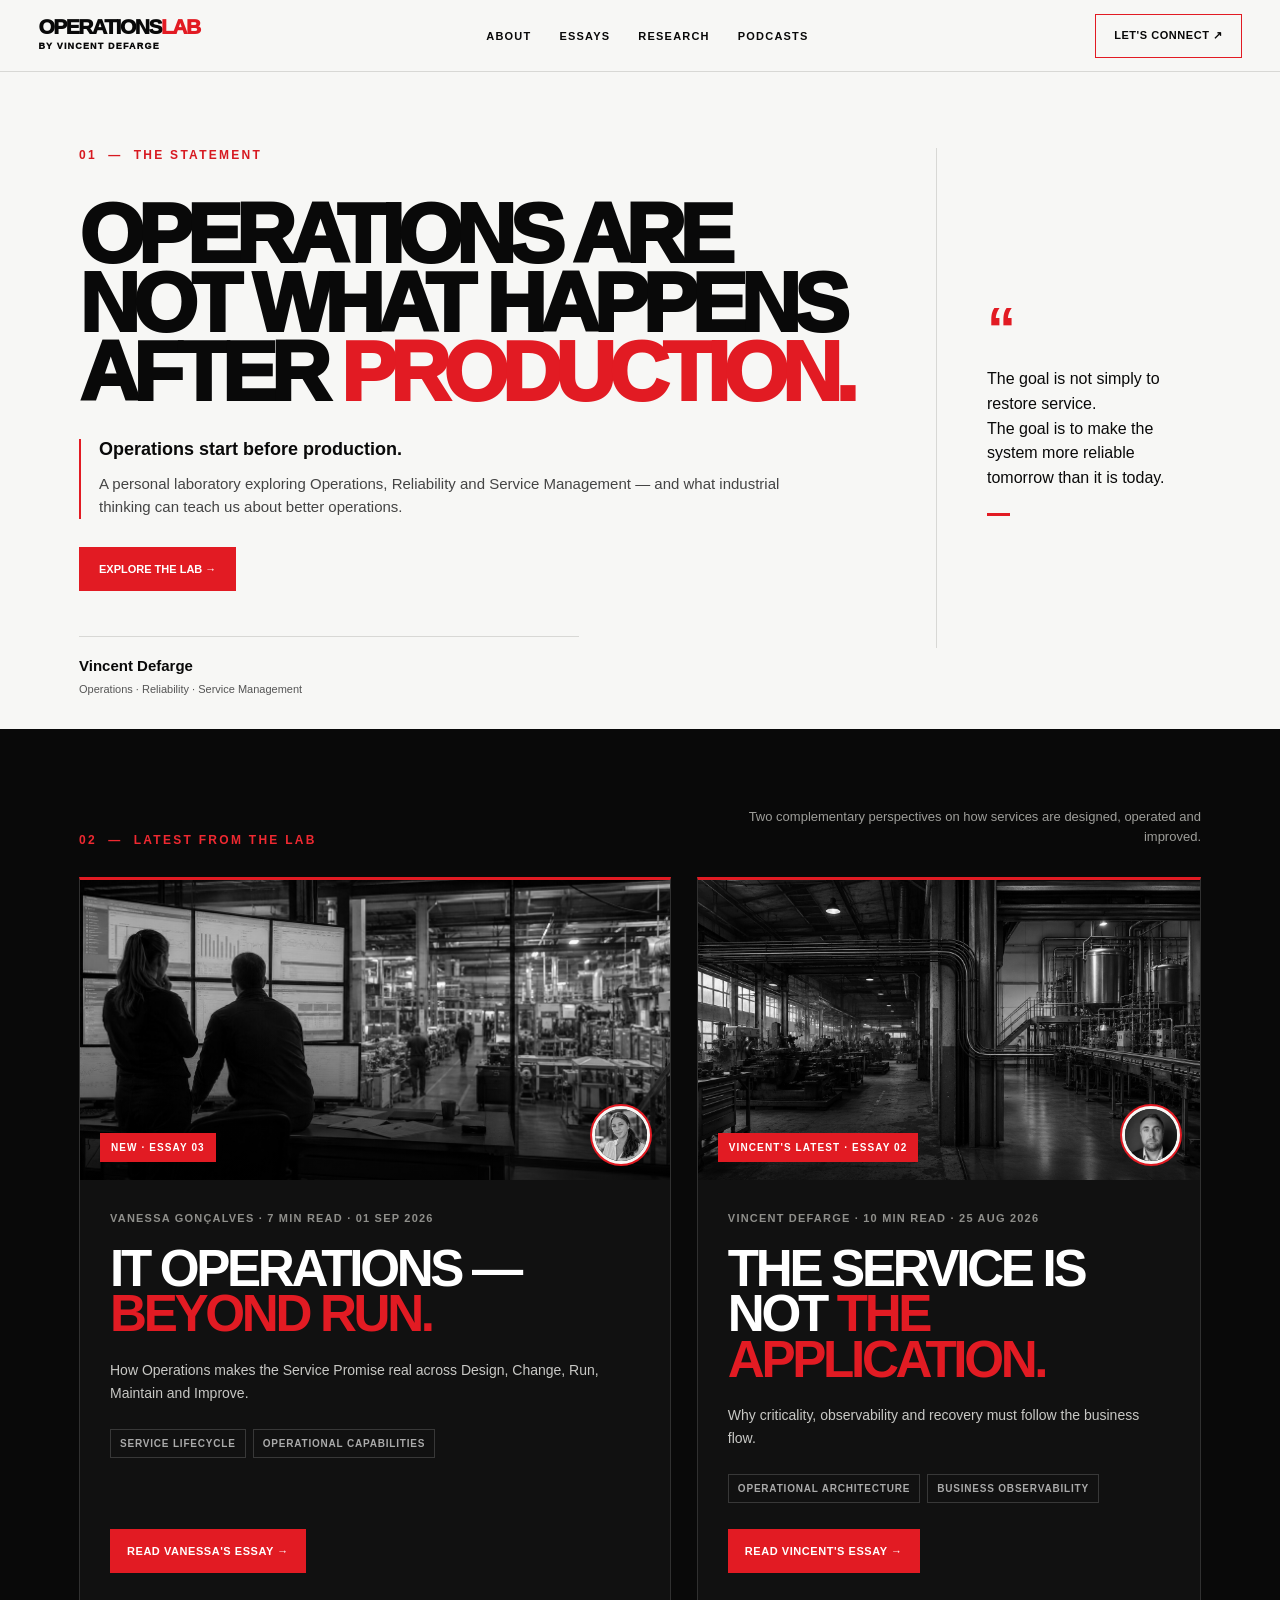
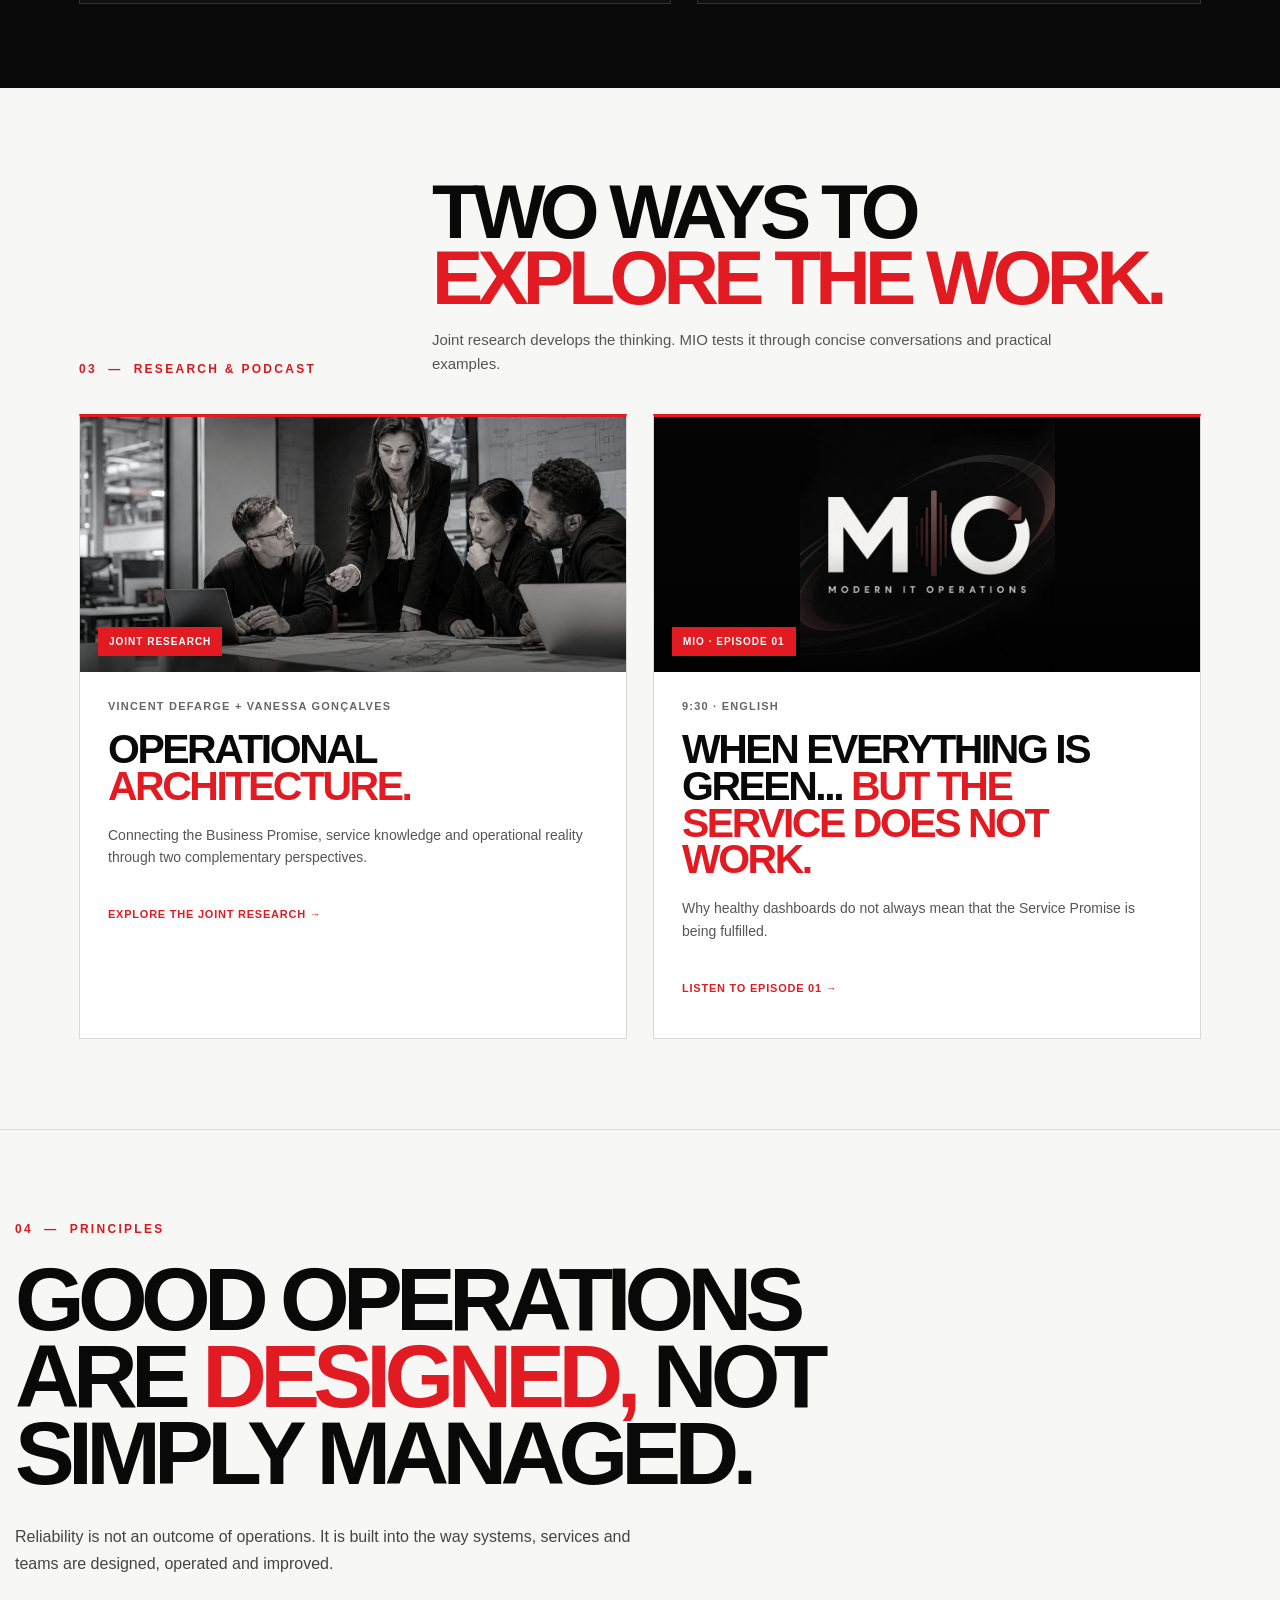
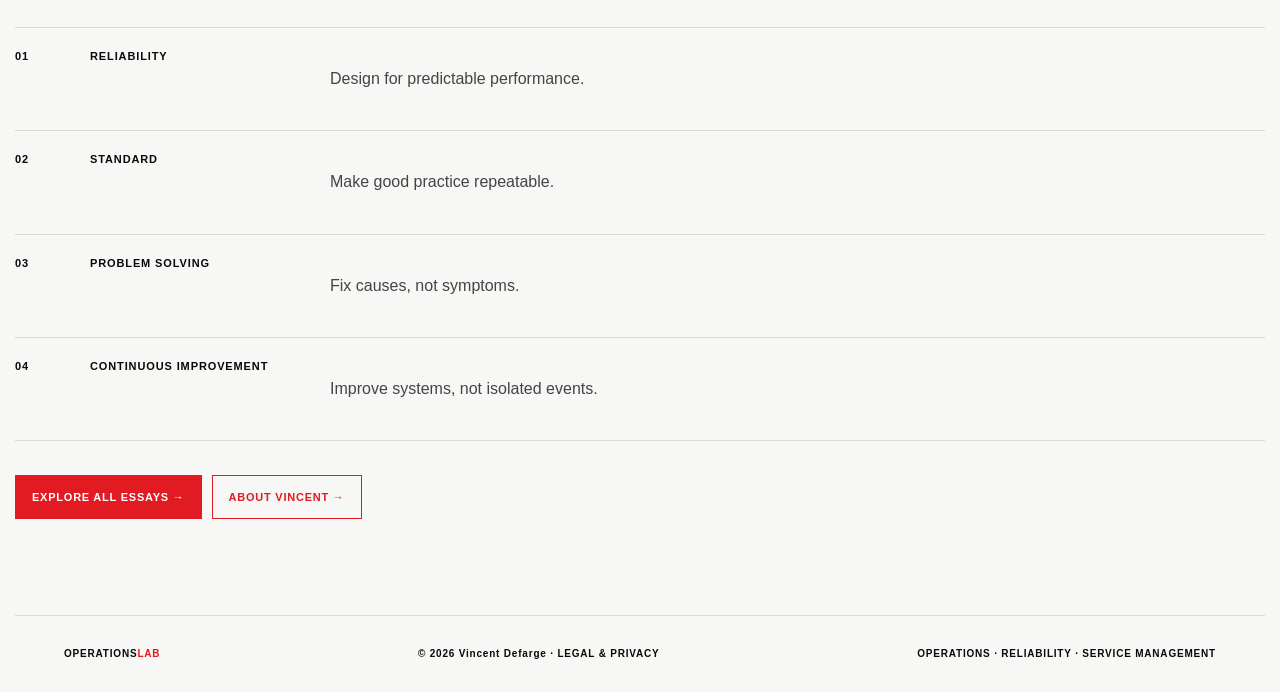
==== commit 1b86d4fb: "Condense Home and About pages" ====
--- a/index.html
+++ b/index.html
@@ -133,45 +133,45 @@
       </div>
     </section>
 
-    <section class="podcast-feature" aria-labelledby="podcast-feature-title">
-      <div class="container podcast-feature-grid">
-        <a class="podcast-feature-cover" href="/podcasts/#episode-01" aria-label="Listen to MIO episode 1">
-          <img src="/images/mio-podcast-cover.webp" alt="MIO — Modern IT Operations podcast cover" width="1200" height="1200" loading="lazy" decoding="async">
-          <span>NEW · EPISODE 01</span>
-        </a>
-        <div class="podcast-feature-copy">
-          <div class="kicker">03&nbsp;&nbsp;—&nbsp;&nbsp;NEW PODCAST</div>
-          <div class="podcast-feature-meta">MIO · 9:30 · ENGLISH</div>
-          <h2 id="podcast-feature-title">WHEN EVERYTHING IS GREEN... <span>BUT THE SERVICE DOES NOT WORK.</span></h2>
-          <p>The first episode of MIO explores why healthy dashboards do not always mean that the Service Promise is being fulfilled.</p>
-          <a href="/podcasts/#episode-01">LISTEN TO EPISODE 01 →</a>
+    <section class="lab-work" aria-labelledby="lab-work-title">
+      <div class="container lab-work-head">
+        <div class="kicker">03&nbsp;&nbsp;—&nbsp;&nbsp;RESEARCH &amp; PODCAST</div>
+        <div>
+          <h2 id="lab-work-title">TWO WAYS TO<br><span>EXPLORE THE WORK.</span></h2>
+          <p>Joint research develops the thinking. MIO tests it through concise conversations and practical examples.</p>
         </div>
+      </div>
+      <div class="container lab-work-grid">
+        <article class="lab-work-card">
+          <a class="lab-work-media" href="/research/" aria-label="Explore Operational Architecture joint research">
+            <img src="/images/operational-architecture-collaboration.jpg" alt="A multidisciplinary team collaborating around an operational problem, led by a woman coordinating the discussion" width="1600" height="900" loading="lazy" decoding="async">
+            <span>JOINT RESEARCH</span>
+          </a>
+          <div class="lab-work-copy">
+            <div class="lab-work-meta">VINCENT DEFARGE + VANESSA GONÇALVES</div>
+            <h3>OPERATIONAL<br><span>ARCHITECTURE.</span></h3>
+            <p>Connecting the Business Promise, service knowledge and operational reality through two complementary perspectives.</p>
+            <a href="/research/">EXPLORE THE JOINT RESEARCH →</a>
+          </div>
+        </article>
+        <article class="lab-work-card">
+          <a class="lab-work-media lab-work-media-podcast" href="/podcasts/#episode-01" aria-label="Listen to MIO episode 1">
+            <img src="/images/mio-podcast-cover.webp" alt="MIO — Modern IT Operations podcast cover" width="1200" height="1200" loading="lazy" decoding="async">
+            <span>MIO · EPISODE 01</span>
+          </a>
+          <div class="lab-work-copy">
+            <div class="lab-work-meta">9:30 · ENGLISH</div>
+            <h3>WHEN EVERYTHING IS GREEN... <span>BUT THE SERVICE DOES NOT WORK.</span></h3>
+            <p>Why healthy dashboards do not always mean that the Service Promise is being fulfilled.</p>
+            <a href="/podcasts/#episode-01">LISTEN TO EPISODE 01 →</a>
+          </div>
+        </article>
       </div>
     </section>
 
-    <section class="joint-research" aria-labelledby="joint-research-title">
-      <div class="container joint-research-head">
-        <div class="kicker">04&nbsp;&nbsp;—&nbsp;&nbsp;JOINT RESEARCH</div>
-        <h2 id="joint-research-title">THE WORK IS<br><span>BUILT TOGETHER.</span></h2>
-      </div>
-      <div class="container joint-research-grid">
-        <a class="joint-research-image" href="/research/" aria-label="Explore Operational Architecture joint research">
-          <img src="/images/operational-architecture-collaboration.jpg" alt="A multidisciplinary team collaborating around an operational problem, led by a woman coordinating the discussion" width="1600" height="900" loading="lazy" decoding="async">
-          <span>VINCENT DEFARGE + VANESSA GONÇALVES</span>
-        </a>
-        <div class="joint-research-copy">
-          <div class="joint-research-label">OPERATIONAL ARCHITECTURE</div>
-          <h3>TWO PERSPECTIVES.<br>ONE SHARED BODY OF WORK.</h3>
-          <p>Joint research connecting the Business Promise, service knowledge and operational reality — without creating another framework or another gate.</p>
-          <div class="joint-research-roles"><div><b>VD</b> OPERATIONAL INTENT</div><div><b>VG</b> SERVICE KNOWLEDGE</div></div>
-          <a href="/research/">EXPLORE THE RESEARCH →</a>
-        </div>
-      </div>
-    </section>
-
-    <section class="container section">
-      <div class="kicker">05&nbsp;&nbsp;—&nbsp;&nbsp;THE IDEA</div>
-      <h2>GOOD OPERATIONS ARE <span>DESIGNED,</span> NOT SIMPLY MANAGED.</h2>
+    <section class="container section" aria-labelledby="principles-title">
+      <div class="kicker">04&nbsp;&nbsp;—&nbsp;&nbsp;PRINCIPLES</div>
+      <h2 id="principles-title">GOOD OPERATIONS ARE <span>DESIGNED,</span> NOT SIMPLY MANAGED.</h2>
       <p>Reliability is not an outcome of operations. It is built into the way systems, services and teams are designed, operated and improved.</p>
       <div class="list">
         <div class="list-row"><strong>01</strong><strong>RELIABILITY</strong><p>Design for predictable performance.</p></div>
@@ -179,25 +179,9 @@
         <div class="list-row"><strong>03</strong><strong>PROBLEM SOLVING</strong><p>Fix causes, not symptoms.</p></div>
         <div class="list-row"><strong>04</strong><strong>CONTINUOUS IMPROVEMENT</strong><p>Improve systems, not isolated events.</p></div>
       </div>
-    </section>
-
-    <section class="container explore">
-      <div class="kicker">06&nbsp;&nbsp;—&nbsp;&nbsp;EXPLORE THE LAB</div>
-      <h2>THREE WAYS <span>INTO THE LAB.</span></h2>
-      <div class="explore-grid">
-        <a class="explore-card" href="/essays/#operations"><div class="num">01</div><h3>OPERATIONS</h3><p>How systems are designed to run.</p><strong>EXPLORE →</strong></a>
-        <a class="explore-card" href="/essays/#reliability"><div class="num">02</div><h3>RELIABILITY</h3><p>How systems become resilient.</p><strong>EXPLORE →</strong></a>
-        <a class="explore-card" href="/essays/#service-management"><div class="num">03</div><h3>SERVICE MANAGEMENT</h3><p>How technology creates business value.</p><strong>EXPLORE →</strong></a>
-      </div>
-    </section>
-
-    <section class="about">
-      <div class="container">
-        <div class="kicker">07&nbsp;&nbsp;—&nbsp;&nbsp;ABOUT</div>
-        <h2>VINCENT<br><span>DEFARGE.</span></h2>
-        <p>Exploring how operational thinking can create more reliable systems, better services and stronger organizations.</p>
-        <a href="/about/">MEET VINCENT →</a>
-        <a href="https://www.linkedin.com/in/vincent-defarge-165a844b/" target="_blank" rel="noopener" style="margin-left:10px">LINKEDIN ↗</a>
+      <div class="section-links" aria-label="Continue exploring Operations Lab">
+        <a href="/essays/">EXPLORE ALL ESSAYS →</a>
+        <a href="/about/">ABOUT VINCENT →</a>
       </div>
     </section>
   </main>
--- a/css/home.css
+++ b/css/home.css
@@ -4,18 +4,16 @@
 .logo{font-weight:950;font-size:21px;letter-spacing:-.07em;line-height:.8}.logo span{color:var(--red)}.logo small{display:block;font-size:7px;letter-spacing:.13em;margin-top:7px}
 .connect{border:1px solid var(--red);padding:12px 18px;font-size:9px;font-weight:900;letter-spacing:.05em}
 .container{max-width:1250px;margin:auto;padding:0 5vw}.kicker{color:var(--red);font-size:12px;font-weight:900;letter-spacing:.19em}
-.hero{padding:92px 0 42px}.hero-grid{display:grid;grid-template-columns:minmax(0,1fr) 265px;gap:70px;align-items:start}.hero-copy{min-width:0}.hero h1{font-size:clamp(56px,6.8vw,108px);line-height:.83;letter-spacing:-.078em;margin:45px 0 38px;font-weight:950;max-width:950px}.hero h1 span{color:var(--red)}.intro-wrap{border-left:2px solid var(--red);padding:0 0 0 18px;max-width:730px}.intro-wrap strong{display:block;font-size:18px;margin-bottom:12px}.intro-wrap p{font-size:15px;line-height:1.55;margin:0;color:#444}.hero-btn{display:inline-block;background:var(--red);color:#fff;padding:15px 20px;margin-top:30px;font-size:9px;font-weight:900}
-.quote{border-left:1px solid var(--line);padding:205px 0 0 58px;min-height:585px}.quote-mark{font-size:58px;color:var(--red);font-weight:900;line-height:.5}.quote p{font-size:16px;line-height:1.55;margin:25px 0 22px}.quote-line{height:3px;width:23px;background:var(--red)}
-.byline{border-top:1px solid var(--line);margin-top:65px;padding-top:22px;max-width:500px}.byline strong{font-size:15px}.byline div{font-size:11px;margin-top:8px;color:#555}
+.hero{padding:76px 0 34px}.hero-grid{display:grid;grid-template-columns:minmax(0,1fr) 265px;gap:70px;align-items:start}.hero-copy{min-width:0}.hero h1{font-size:clamp(54px,6.5vw,100px);line-height:.83;letter-spacing:-.078em;margin:38px 0 32px;font-weight:950;max-width:900px}.hero h1 span{color:var(--red)}.intro-wrap{border-left:2px solid var(--red);padding:0 0 0 18px;max-width:730px}.intro-wrap strong{display:block;font-size:18px;margin-bottom:12px}.intro-wrap p{font-size:15px;line-height:1.55;margin:0;color:#444}.hero-btn{display:inline-block;background:var(--red);color:#fff;padding:15px 20px;margin-top:28px;font-size:9px;font-weight:900}
+.quote{border-left:1px solid var(--line);padding:165px 0 0 50px;min-height:500px}.quote-mark{font-size:58px;color:var(--red);font-weight:900;line-height:.5}.quote p{font-size:16px;line-height:1.55;margin:25px 0 22px}.quote-line{height:3px;width:23px;background:var(--red)}
+.byline{border-top:1px solid var(--line);margin-top:45px;padding-top:20px;max-width:500px}.byline strong{font-size:15px}.byline div{font-size:11px;margin-top:8px;color:#555}
 .home-image{height:min(50vw,590px);overflow:hidden;margin-top:38px}.home-image img{width:100%;height:100%;object-fit:cover;object-position:center;display:block;filter:grayscale(1)}
 .cards{display:grid;grid-template-columns:1fr 1fr;border-bottom:1px solid var(--line)}.card{padding:34px 30px 42px 0}.card+.card{padding-left:30px;border-left:1px solid var(--line)}.num{font-size:10px;font-weight:900}.card h2{font-size:34px;letter-spacing:-.06em;margin:25px 0 12px}.card p{color:var(--muted);font-size:14px;line-height:1.45}
-.featured-essay{margin-top:0;padding:92px 0 100px;background:var(--black);color:#fff}.latest-essays-head{display:flex;align-items:flex-end;justify-content:space-between;gap:40px;margin-bottom:34px}.latest-essays-head>p{max-width:470px;margin:0;color:#9d9d99;font-size:13px;line-height:1.55;text-align:right}.latest-essays-grid{display:grid;grid-template-columns:minmax(0,1.08fr) minmax(0,.92fr);gap:26px;align-items:stretch}.latest-card{min-width:0;border:1px solid #303030;border-top:3px solid var(--red);background:#111;display:flex;flex-direction:column;transition:border-color .2s ease}.latest-card-primary{border-top:3px solid var(--red)}.latest-card:hover,.latest-card:focus-within{border-color:#666;border-top-color:var(--red)}.latest-card-primary:hover,.latest-card-primary:focus-within{border-top-color:var(--red)}.latest-card-image{position:relative;display:block;height:330px;overflow:hidden;background:#191919}.latest-card-primary .latest-card-image{height:330px}.latest-card-image:after{content:"";position:absolute;inset:0;background:linear-gradient(180deg,transparent 48%,rgba(0,0,0,.62))}.latest-card-image>img{width:100%;height:100%;object-fit:cover;object-position:center;display:block;filter:grayscale(1);transition:transform .35s ease}.latest-card-image:hover>img,.latest-card-image:focus-visible>img{transform:scale(1.025)}.latest-card-image:focus-visible,.latest-card-link:focus-visible{outline:2px solid var(--red);outline-offset:3px}.latest-card-badge{position:absolute;left:20px;bottom:18px;z-index:2;background:var(--red);padding:9px 11px;font-size:8px;font-weight:900;letter-spacing:.11em}.latest-card-avatar{position:absolute;right:20px;bottom:16px;z-index:2;width:58px;height:58px;overflow:hidden;border:3px solid var(--paper);border-radius:50%;background:#222;box-shadow:0 0 0 2px var(--red)}.latest-card-avatar img{width:100%;height:100%;display:block;object-fit:cover;object-position:center;filter:grayscale(1)}.latest-card-avatar-vincent img{object-position:center 22%}.latest-card-copy{display:flex;flex:1;flex-direction:column;padding:34px}.latest-card-meta{color:#8f8f8b;font-size:8px;font-weight:900;letter-spacing:.11em;line-height:1.5}.latest-card h2{font-size:clamp(38px,4vw,58px);line-height:.88;letter-spacing:-.065em;margin:22px 0 24px}.latest-card h2 span{color:var(--red)}.latest-card-copy>p{max-width:560px;margin:0;color:#c8c8c5;font-size:14px;line-height:1.65}.latest-card-topics{display:flex;flex-wrap:wrap;gap:7px;list-style:none;padding:0;margin:26px 0 28px}.latest-card-topics li{border:1px solid #383838;padding:8px 9px;color:#aaa;font-size:7px;font-weight:900;letter-spacing:.08em}.latest-card-link{display:inline-block;align-self:flex-start;margin-top:auto;background:var(--red);color:#fff;padding:14px 17px;font-size:8px;font-weight:900;letter-spacing:.05em}
-.podcast-feature{padding:95px 0;border-bottom:1px solid var(--line)}.podcast-feature-grid{display:grid;grid-template-columns:minmax(280px,.72fr) minmax(0,1.28fr);gap:65px;align-items:center}.podcast-feature-cover{position:relative;display:block;overflow:hidden;background:#090909;border-bottom:4px solid var(--red)}.podcast-feature-cover:after{content:"";position:absolute;inset:0;border:1px solid rgba(255,255,255,.1);pointer-events:none}.podcast-feature-cover img{display:block;width:100%;height:auto;aspect-ratio:1;object-fit:cover;transition:transform .35s ease}.podcast-feature-cover:hover img,.podcast-feature-cover:focus-visible img{transform:scale(1.02)}.podcast-feature-cover:focus-visible,.podcast-feature-copy>a:focus-visible{outline:2px solid var(--red);outline-offset:3px}.podcast-feature-cover span{position:absolute;z-index:1;left:18px;bottom:16px;background:var(--red);color:#fff;padding:9px 11px;font-size:8px;font-weight:900;letter-spacing:.1em}.podcast-feature-copy{border-left:1px solid var(--line);padding:18px 0 18px 42px}.podcast-feature-meta{margin-top:28px;color:#666;font-size:9px;font-weight:900;letter-spacing:.12em}.podcast-feature h2{font-size:clamp(42px,5.2vw,76px);line-height:.88;letter-spacing:-.07em;margin:20px 0 25px}.podcast-feature h2 span{color:var(--red)}.podcast-feature p{max-width:650px;color:#4c4c4c;font-size:15px;line-height:1.65}.podcast-feature-copy>a{display:inline-block;margin-top:18px;background:var(--red);color:#fff;padding:14px 17px;font-size:8px;font-weight:900;letter-spacing:.06em}
-.joint-research{padding:110px 0;border-bottom:1px solid var(--line)}.joint-research-head{display:grid;grid-template-columns:27% 73%;gap:50px;align-items:start}.joint-research-head h2{font-size:clamp(55px,7vw,105px);line-height:.86;letter-spacing:-.075em;margin:0 0 50px}.joint-research-head h2 span{color:var(--red)}.joint-research-grid{display:grid;grid-template-columns:minmax(0,1.4fr) minmax(300px,.6fr);gap:50px;align-items:stretch}.joint-research-image{position:relative;display:block;overflow:hidden;border-bottom:4px solid var(--red);background:#171717}.joint-research-image:after{content:"";position:absolute;inset:0;background:linear-gradient(90deg,rgba(0,0,0,.28),transparent 48%)}.joint-research-image img{display:block;width:100%;height:100%;min-height:420px;object-fit:cover;filter:grayscale(.78) contrast(1.04);transition:transform .35s ease}.joint-research-image:hover img,.joint-research-image:focus-visible img{transform:scale(1.02)}.joint-research-image span{position:absolute;z-index:1;left:20px;bottom:18px;background:var(--red);color:#fff;padding:10px 12px;font-size:8px;font-weight:900;letter-spacing:.1em}.joint-research-copy{border-left:1px solid var(--line);padding:24px 0 22px 38px;display:flex;flex-direction:column}.joint-research-label{color:var(--red);font-size:9px;font-weight:900;letter-spacing:.15em}.joint-research-copy h3{font-size:35px;line-height:.94;letter-spacing:-.06em;margin:25px 0}.joint-research-copy>p{font-size:14px;line-height:1.65;color:#555}.joint-research-roles{border-top:1px solid var(--line);margin:25px 0}.joint-research-roles div{padding:14px 0;border-bottom:1px solid var(--line);font-size:9px;font-weight:900;letter-spacing:.08em}.joint-research-roles b{color:var(--red);margin-right:12px}.joint-research-copy>a{display:inline-block;margin-top:auto;color:var(--red);font-size:9px;font-weight:900;letter-spacing:.08em}
-.section{padding:115px 0;border-bottom:1px solid var(--line)}.section h2{font-size:clamp(55px,7vw,105px);line-height:.86;letter-spacing:-.075em;margin:25px 0 35px;max-width:900px}.section h2 span{color:var(--red)}.section p{max-width:650px;line-height:1.65;color:#444;font-size:16px}
+.featured-essay{margin-top:0;padding:78px 0 84px;background:var(--black);color:#fff}.latest-essays-head{display:flex;align-items:flex-end;justify-content:space-between;gap:40px;margin-bottom:30px}.latest-essays-head>p{max-width:470px;margin:0;color:#9d9d99;font-size:13px;line-height:1.55;text-align:right}.latest-essays-grid{display:grid;grid-template-columns:minmax(0,1.08fr) minmax(0,.92fr);gap:26px;align-items:stretch}.latest-card{min-width:0;border:1px solid #303030;border-top:3px solid var(--red);background:#111;display:flex;flex-direction:column;transition:border-color .2s ease}.latest-card-primary{border-top:3px solid var(--red)}.latest-card:hover,.latest-card:focus-within{border-color:#666;border-top-color:var(--red)}.latest-card-primary:hover,.latest-card-primary:focus-within{border-top-color:var(--red)}.latest-card-image{position:relative;display:block;height:300px;overflow:hidden;background:#191919}.latest-card-primary .latest-card-image{height:300px}.latest-card-image:after{content:"";position:absolute;inset:0;background:linear-gradient(180deg,transparent 48%,rgba(0,0,0,.62))}.latest-card-image>img{width:100%;height:100%;object-fit:cover;object-position:center;display:block;filter:grayscale(1);transition:transform .35s ease}.latest-card-image:hover>img,.latest-card-image:focus-visible>img{transform:scale(1.025)}.latest-card-image:focus-visible,.latest-card-link:focus-visible{outline:2px solid var(--red);outline-offset:3px}.latest-card-badge{position:absolute;left:20px;bottom:18px;z-index:2;background:var(--red);padding:9px 11px;font-size:8px;font-weight:900;letter-spacing:.11em}.latest-card-avatar{position:absolute;right:20px;bottom:16px;z-index:2;width:58px;height:58px;overflow:hidden;border:3px solid var(--paper);border-radius:50%;background:#222;box-shadow:0 0 0 2px var(--red)}.latest-card-avatar img{width:100%;height:100%;display:block;object-fit:cover;object-position:center;filter:grayscale(1)}.latest-card-avatar-vincent img{object-position:center 22%}.latest-card-copy{display:flex;flex:1;flex-direction:column;padding:30px}.latest-card-meta{color:#8f8f8b;font-size:8px;font-weight:900;letter-spacing:.11em;line-height:1.5}.latest-card h2{font-size:clamp(38px,4vw,56px);line-height:.88;letter-spacing:-.065em;margin:20px 0 22px}.latest-card h2 span{color:var(--red)}.latest-card-copy>p{max-width:560px;margin:0;color:#c8c8c5;font-size:14px;line-height:1.65}.latest-card-topics{display:flex;flex-wrap:wrap;gap:7px;list-style:none;padding:0;margin:24px 0 26px}.latest-card-topics li{border:1px solid #383838;padding:8px 9px;color:#aaa;font-size:7px;font-weight:900;letter-spacing:.08em}.latest-card-link{display:inline-block;align-self:flex-start;margin-top:auto;background:var(--red);color:#fff;padding:14px 17px;font-size:8px;font-weight:900;letter-spacing:.05em}
+.lab-work{padding:90px 0;border-bottom:1px solid var(--line)}.lab-work-head{display:grid;grid-template-columns:minmax(180px,27%) minmax(0,1fr);gap:50px;align-items:end;margin-bottom:38px}.lab-work-head h2{font-size:clamp(48px,6vw,86px);line-height:.86;letter-spacing:-.075em;margin:0 0 18px}.lab-work-head h2 span{color:var(--red)}.lab-work-head p{max-width:650px;margin:0;color:#555;font-size:15px;line-height:1.6}.lab-work-grid{display:grid;grid-template-columns:repeat(2,minmax(0,1fr));gap:26px;align-items:stretch}.lab-work-card{min-width:0;border:1px solid var(--line);border-top:3px solid var(--red);background:#fff;display:flex;flex-direction:column}.lab-work-media{position:relative;display:block;height:255px;overflow:hidden;background:#111}.lab-work-media:after{content:"";position:absolute;inset:0;background:linear-gradient(180deg,transparent 52%,rgba(0,0,0,.62));pointer-events:none}.lab-work-media img{display:block;width:100%;height:100%;object-fit:cover;filter:grayscale(.86) contrast(1.04);transition:transform .3s ease}.lab-work-media-podcast img{object-fit:contain;background:#090909}.lab-work-media:hover img,.lab-work-media:focus-visible img{transform:scale(1.02)}.lab-work-media span{position:absolute;left:18px;bottom:16px;z-index:1;background:var(--red);color:#fff;padding:9px 11px;font-size:10px;font-weight:900;letter-spacing:.1em}.lab-work-copy{display:flex;flex:1;flex-direction:column;padding:28px}.lab-work-meta{color:#666;font-size:10px;font-weight:900;letter-spacing:.11em}.lab-work-copy h3{font-size:clamp(32px,3.2vw,45px);line-height:.9;letter-spacing:-.06em;margin:19px 0}.lab-work-copy h3 span{color:var(--red)}.lab-work-copy p{max-width:520px;margin:0;color:#555;font-size:14px;line-height:1.6}.lab-work-copy>a{display:inline-flex;align-items:center;min-height:44px;align-self:flex-start;margin-top:24px;color:var(--red);font-size:11px;font-weight:900;letter-spacing:.07em}.lab-work-media:focus-visible,.lab-work-copy>a:focus-visible{outline:2px solid var(--red);outline-offset:3px}
+.section{padding:92px 0 96px;border-bottom:1px solid var(--line)}.section h2{font-size:clamp(55px,7vw,100px);line-height:.86;letter-spacing:-.075em;margin:25px 0 32px;max-width:900px}.section h2 span{color:var(--red)}.section p{max-width:650px;line-height:1.65;color:#444;font-size:16px}
 .list{margin-top:50px;border-top:1px solid var(--line)}.list-row{display:grid;grid-template-columns:55px 220px 1fr;gap:20px;padding:22px 0;border-bottom:1px solid var(--line);font-size:13px}.list-row strong{font-size:11px;letter-spacing:.08em}
-.explore{padding:110px 0}.explore-grid{display:grid;grid-template-columns:repeat(3,1fr);border-top:1px solid var(--line)}.explore-card{padding:30px 25px 45px 0;border-bottom:1px solid var(--line);transition:background .2s ease}.explore-card+.explore-card{padding-left:25px;border-left:1px solid var(--line)}.explore-card h3{font-size:28px;letter-spacing:-.05em;margin:25px 0 10px}.explore-card p{font-size:13px;color:#555;line-height:1.5}.explore-card strong{display:inline-block;margin-top:18px;color:var(--red);font-size:9px;letter-spacing:.1em}.explore-card:hover,.explore-card:focus-visible{background:#fff}.explore-card:focus-visible{outline:2px solid var(--red);outline-offset:3px}
-.about{background:#090909;color:white;padding:105px 0}.about h2{font-size:clamp(55px,7vw,105px);line-height:.84;letter-spacing:-.075em;margin:25px 0}.about h2 span{color:var(--red)}.about p{max-width:600px;color:#ccc;line-height:1.6}.about a{display:inline-block;background:var(--red);padding:14px 18px;margin-top:25px;color:#fff;font-size:9px;font-weight:900}
+.section-links{display:flex;flex-wrap:wrap;gap:10px;margin-top:34px}.section-links a{display:inline-flex;align-items:center;justify-content:center;min-height:44px;border:1px solid var(--red);padding:12px 16px;color:var(--red);font-size:11px;font-weight:900;letter-spacing:.07em}.section-links a:first-child{background:var(--red);color:#fff}.section-links a:focus-visible{outline:2px solid var(--black);outline-offset:3px}
 footer{padding:30px 5vw;display:flex;justify-content:space-between;font-size:9px;font-weight:800;letter-spacing:.08em}.red{color:var(--red)}
 
 .nav{display:flex;align-items:center;justify-content:center;gap:28px;margin:0 auto}
@@ -29,6 +27,6 @@
   .nav::-webkit-scrollbar{display:none}
 }
 
-@media(max-width:900px){.hero-grid,.latest-essays-grid,.podcast-feature-grid,.joint-research-head,.joint-research-grid{grid-template-columns:1fr}.latest-essays-grid{gap:22px}.latest-card{border-top:3px solid var(--red)}.latest-card-image,.latest-card-primary .latest-card-image{height:min(62vw,430px)}.podcast-feature-grid{gap:38px}.podcast-feature-cover{max-width:560px}.podcast-feature-copy{border-left:0;border-top:1px solid var(--line);padding:32px 0 0}.joint-research-copy{border-left:0;border-top:1px solid var(--line);padding:32px 0 0}.joint-research-image img{min-height:0;aspect-ratio:16/10}.quote{border-left:0;border-top:1px solid var(--line);padding:45px 0 0;min-height:auto}.hero{padding-top:80px}.hero h1{font-size:clamp(54px,12vw,88px)}}
-@media(max-width:700px){.logo{font-size:17px}.connect{padding:9px 11px}.container{padding:0 22px}.hero{padding:70px 0 45px}.hero h1{font-size:clamp(48px,14vw,76px);margin-top:35px;overflow-wrap:break-word}.kicker{font-size:10px}.home-image{height:58vw;min-height:280px}.cards,.explore-grid{grid-template-columns:1fr}.card,.card+.card,.explore-card,.explore-card+.explore-card{padding:28px 0;border-left:0}.explore-card+.explore-card{border-top:1px solid var(--line)}.featured-essay{margin-top:0;padding:68px 0 74px}.latest-essays-head{display:block;margin-bottom:28px}.latest-essays-head>p{margin-top:16px;text-align:left}.latest-essays-grid{gap:18px}.latest-card-image,.latest-card-primary .latest-card-image{height:70vw;min-height:270px;max-height:360px}.latest-card-avatar{right:17px;bottom:15px;width:52px;height:52px}.latest-card-copy{padding:28px 23px}.latest-card h2{font-size:clamp(38px,11vw,52px);margin-top:20px}.latest-card-topics{gap:6px}.latest-card-link{display:flex;align-items:center;justify-content:center;align-self:stretch;min-height:45px;text-align:center}.podcast-feature{padding:70px 0}.podcast-feature-grid{gap:30px}.podcast-feature h2{font-size:clamp(39px,11vw,55px)}.podcast-feature-copy>a{display:flex;align-items:center;justify-content:center;min-height:45px;text-align:center}.list-row{grid-template-columns:35px 1fr;gap:10px}.list-row p{grid-column:2;margin:0}.joint-research{padding:75px 0}.joint-research-head h2{margin-top:24px;margin-bottom:35px}.joint-research-image img{aspect-ratio:4/3;object-position:62% center}.joint-research-copy h3{font-size:31px}.section,.explore,.about{padding:75px 0}footer{display:block;line-height:2.2;padding:25px 22px}}
+@media(max-width:900px){.hero-grid,.latest-essays-grid,.lab-work-head,.lab-work-grid{grid-template-columns:1fr}.latest-essays-grid{gap:22px}.latest-card{border-top:3px solid var(--red)}.latest-card-image,.latest-card-primary .latest-card-image{height:min(62vw,430px)}.lab-work-head{gap:22px}.lab-work-grid{gap:22px}.lab-work-media{height:min(54vw,380px)}.quote{border-left:0;border-top:1px solid var(--line);padding:40px 0 0;min-height:auto}.hero{padding-top:70px}.hero h1{font-size:clamp(54px,12vw,88px)}}
+@media(max-width:700px){.logo{font-size:17px}.connect{padding:9px 11px}.container{padding:0 22px}.hero{padding:58px 0 40px}.hero h1{font-size:clamp(48px,14vw,76px);margin-top:32px;overflow-wrap:break-word}.kicker{font-size:10px}.home-image{height:58vw;min-height:280px}.cards{grid-template-columns:1fr}.card,.card+.card{padding:28px 0;border-left:0}.featured-essay{margin-top:0;padding:62px 0 68px}.latest-essays-head{display:block;margin-bottom:28px}.latest-essays-head>p{margin-top:16px;text-align:left}.latest-essays-grid{gap:18px}.latest-card-image,.latest-card-primary .latest-card-image{height:70vw;min-height:270px;max-height:360px}.latest-card-avatar{right:17px;bottom:15px;width:52px;height:52px}.latest-card-copy{padding:28px 23px}.latest-card h2{font-size:clamp(38px,11vw,52px);margin-top:20px}.latest-card-topics{gap:6px}.latest-card-link{display:flex;align-items:center;justify-content:center;align-self:stretch;min-height:45px;text-align:center}.lab-work{padding:68px 0}.lab-work-head{margin-bottom:28px}.lab-work-head h2{font-size:clamp(42px,12vw,58px)}.lab-work-media{height:64vw;min-height:240px;max-height:340px}.lab-work-copy{padding:25px 22px}.lab-work-copy h3{font-size:clamp(32px,10vw,44px)}.lab-work-copy>a{align-self:stretch;justify-content:center;text-align:center}.list-row{grid-template-columns:35px 1fr;gap:10px}.list-row p{grid-column:2;margin:0}.section{padding:70px 0}.section-links{display:grid;grid-template-columns:1fr}.section-links a{width:100%}footer{display:block;line-height:2.2;padding:25px 22px}}
 @media(prefers-reduced-motion:reduce){.latest-card-image>img{transition:none}.latest-card-image:hover>img,.latest-card-image:focus-visible>img{transform:none}}
--- a/css/accessibility.css
+++ b/css/accessibility.css
@@ -82,6 +82,8 @@
 
 body .hero-btn,
 body .latest-card-link,
+body .lab-work-copy>a,
+body .section-links a,
 body .podcast-feature-copy>a,
 body .joint-research-copy>a,
 body .explore-card strong,
@@ -89,6 +91,7 @@
 body .feature strong,
 body .archive-copy strong,
 body .research-collaboration a,
+body .collaboration-actions a,
 body .work-list strong,
 body .people a,
 body .platform-link,
@@ -153,14 +156,20 @@
 body .content-dark .kicker,
 body .dark-section .learning-steps li>span{color:var(--red-text-dark)}
 
+body .why .lab-note-label,
+body .why .lab-note-steps b{color:var(--red-text-dark)}
+
 /* Comfortable touch targets for primary actions */
 body .hero-btn,
 body .latest-card-link,
+body .lab-work-copy>a,
+body .section-links a,
 body .podcast-feature-copy>a,
 body .joint-research-copy>a,
 body .about a,
 body .platform-link,
 body .cta a,
+body .collaboration-actions a,
 body .status a,
 body .actions a,
 body .closing-actions a{
